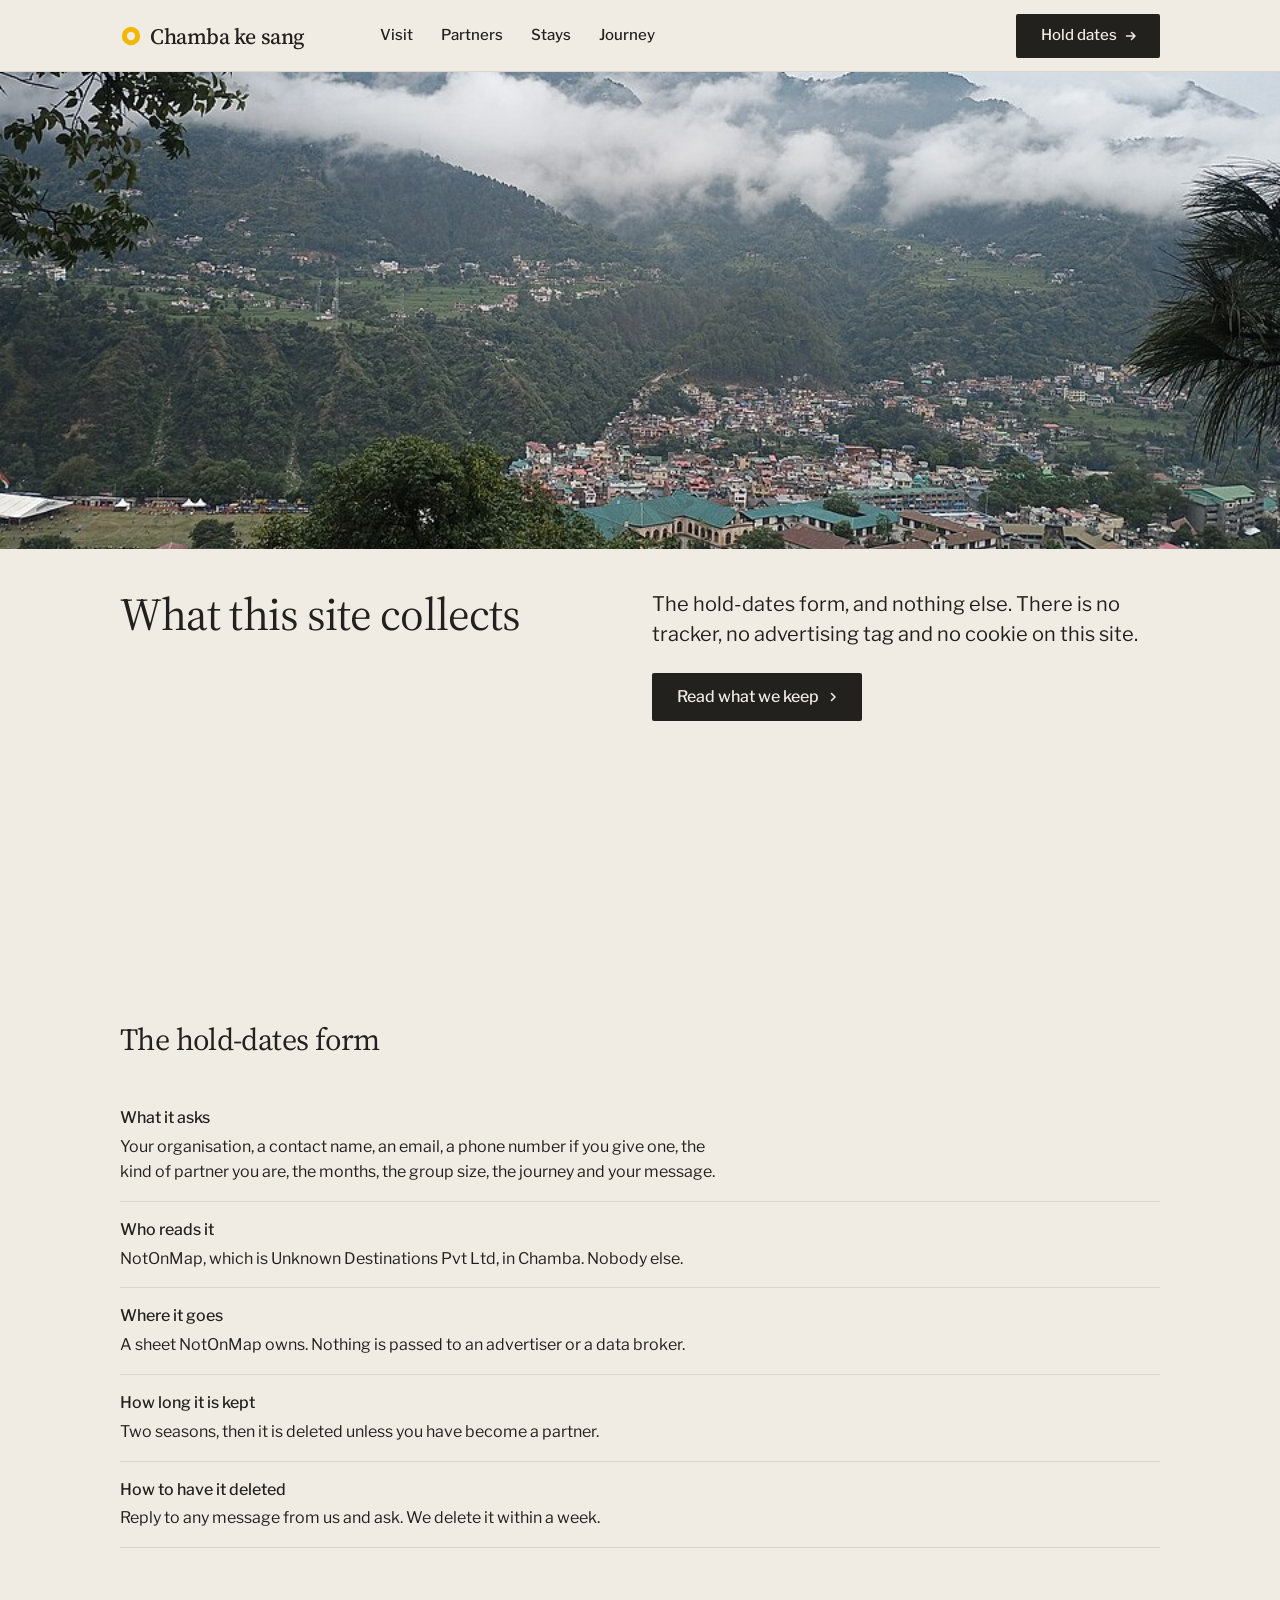
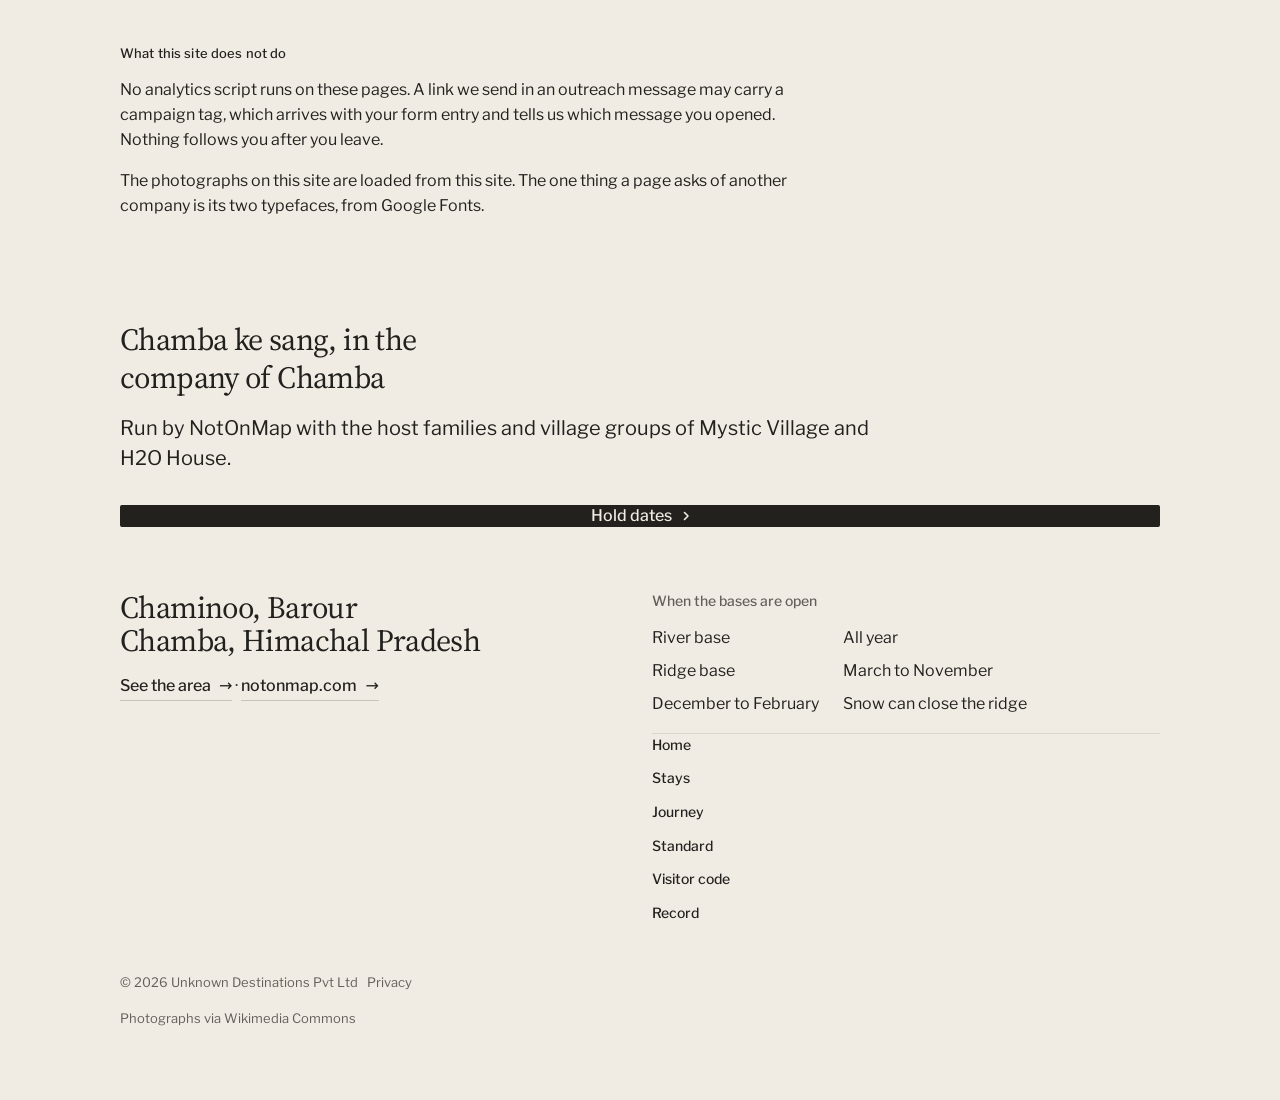
==== privacy.html @ 488cde0b "Build the Chamba ke sang partner site A static, mobile-first site for NotOnMap's two village bases i" ====
<!doctype html>
<html lang="en" data-type="place" data-radius="soft" data-buttons="arrow" data-motion>
<head>
<meta charset="utf-8">
<meta name="viewport" content="width=device-width, initial-scale=1, viewport-fit=cover">
<title>Privacy: what the hold-dates form collects</title>
<meta name="description" content="What the Chamba ke sang hold-dates form collects, who reads it and how long it is kept.">
<meta property="og:type" content="website">
<meta property="og:title" content="Privacy: what the hold-dates form collects">
<meta property="og:description" content="What the Chamba ke sang hold-dates form collects, who reads it and how long it is kept.">
<meta property="og:image" content="share.jpg">
<meta name="twitter:card" content="summary_large_image">
<link rel="icon" href="favicon.svg" type="image/svg+xml">
<meta name="theme-color" content="#f1ece3">
<meta name="site-kind" content="other">
<meta name="page-type" content="place">
<meta name="page-kind" content="place">
<link rel="preconnect" href="https://fonts.googleapis.com">
<link rel="preconnect" href="https://fonts.gstatic.com" crossorigin>
<link href="https://fonts.googleapis.com/css2?family=Source+Serif+4:opsz,wght@8..60,400..600&family=Libre+Franklin:wght@400..600&display=swap" rel="stylesheet">
<link rel="stylesheet" href="assets/system.css">
<link rel="stylesheet" href="assets/ui/cards.css">
<link rel="stylesheet" href="assets/motion/motion.css">
<link rel="stylesheet" href="assets/layout/layout.css">
<link rel="stylesheet" href="assets/icons/icon.css">
<style>
:root {
  --p-bg: #f1ece3; --p-surface: #e6dfd2; --p-ink: #22211e; --p-muted: #63605c;
  --p-accent: #f2b705; --p-accent-ink: #111111; --p-action: #22211e; --p-action-ink: #f1ece3;
  --p-inv-bg: #22211e; --p-inv-surface: #2e2d29; --p-inv-ink: #f1ece3; --p-inv-muted: #9b9891;
  --p-inv-accent: #f2b705; --p-inv-accent-ink: #111111; --p-inv-action: #f2b705; --p-inv-action-ink: #111111;
  --font-display: "Source Serif 4", Georgia, serif;
  --font-text: "Libre Franklin", system-ui, sans-serif;
  --display-weight: 400;
  --display-tracking: -0.02em;
}
</style>
<script>document.documentElement.classList.add('m-enter');setTimeout(()=>document.documentElement.classList.add('m-enter-done'),700)</script>
<link rel="stylesheet" href="page.css">
</head>
<body>
<!-- Written by tools/make-pages.mjs. The deal and the plan: .taste-skill/plan.md -->
<header class="nav">
  <div class="wrap nav__bar">
    <a class="skip-link" href="#top">Skip to content</a>
    <a class="nav__logo" href="index.html"><span class="mark" data-mark="ring" aria-hidden="true"></span>Chamba ke sang</a>
    <nav class="nav__links" aria-label="Main">
      <div class="nav__item"><a class="nav__link" href="index.html#visit">Visit</a></div>
      <div class="nav__item"><a class="nav__link" href="index.html#offer">Partners</a></div>
      <div class="nav__item"><a class="nav__link" href="catalogue.html">Stays</a></div>
      <div class="nav__item"><a class="nav__link" href="journey.html">Journey</a></div>
    </nav>
    <div class="nav__actions">
      <a class="btn btn--primary" href="index.html#hold">Hold dates</a>
    </div>
    <button class="nav__toggle" type="button" aria-expanded="false" aria-label="Menu">
      <svg width="18" height="18" viewBox="0 0 18 18" aria-hidden="true"><path d="M2 5h14M2 13h14" stroke="currentColor" stroke-width="1.6" stroke-linecap="round"/></svg>
    </button>
  </div>
</header>

<main id="top">
  <section class="hero hero--place" data-enter aria-labelledby="hero-h">
    <img class="hero__bg" data-phone-fill src="assets/img/photo-f175573156-960.jpg" alt="Chamba town in its valley under monsoon cloud, the Chaugan in the middle" style="--ly-pos: 50% 58%" fetchpriority="high" data-source="stand-in" data-subject="Chamba town">
    <div class="wrap"><div class="hero-text">
      <div class="hero__text">
        <h1 id="hero-h">What this site collects</h1>
        <p class="hero__lead">The hold-dates form, and nothing else. There is no tracker, no advertising tag and no cookie on this site.</p>
        <div class="btn-row"><a class="btn btn--primary" href="#form-data">Read what we keep<svg class="m-arrow" viewBox="0 0 12 12" aria-hidden="true"><path class="m-arrow__stem" d="M1 6h8"/><path class="m-arrow__head" d="M4.5 2.5 8 6l-3.5 3.5"/></svg></a></div>
      </div>
    </div></div>
  </section>

  <section class="section" id="form-data" aria-labelledby="form-data-h">
    <div class="wrap">
      <div class="section-head"><h2 id="form-data-h">The hold-dates form</h2></div>
      <ul class="rows">
        <li><span class="rows__name">What it asks</span><p>Your organisation, a contact name, an email, a phone number if you give one, the kind of partner you are, the months, the group size, the journey and your message.</p></li>
        <li><span class="rows__name">Who reads it</span><p>NotOnMap, which is Unknown Destinations Pvt Ltd, in Chamba. Nobody else.</p></li>
        <li><span class="rows__name">Where it goes</span><p>A sheet NotOnMap owns. Nothing is passed to an advertiser or a data broker.</p></li>
        <li><span class="rows__name">How long it is kept</span><p>Two seasons, then it is deleted unless you have become a partner.</p></li>
        <li><span class="rows__name">How to have it deleted</span><p>Reply to any message from us and ask. We delete it within a week.</p></li>
      </ul>
      <div class="merged-block">
        <p class="t-label">What this site does not do</p>
        <p class="measure">No analytics script runs on these pages. A link we send in an outreach message may carry a campaign tag, which arrives with your form entry and tells us which message you opened. Nothing follows you after you leave.</p>
        <p class="measure">The photographs on this site are loaded from this site. The one thing a page asks of another company is its two typefaces, from Google Fonts.</p>
      </div>
    </div>
  </section>
</main>

<footer class="footer closing footer--visit" id="contact" style="--hm: 2" aria-labelledby="close-h">
  <div class="wrap">
    <div class="closing__cta close--type">
      <div class="section-head">
        <h2 id="close-h">Chamba ke sang, in the company of Chamba</h2>
        <p>Run by NotOnMap with the host families and village groups of Mystic Village and H2O House.</p>
      </div>
      <a class="btn btn--primary" href="index.html#hold">Hold dates<svg class="m-arrow" viewBox="0 0 12 12" aria-hidden="true"><path class="m-arrow__stem" d="M1 6h8"/><path class="m-arrow__head" d="M4.5 2.5 8 6l-3.5 3.5"/></svg></a>
    </div>
    <div class="closing__links">
      <div class="grid">
        <div class="span-6 stack-4">
          <address class="footer__address">Chaminoo, Barour<br>Chamba, Himachal Pradesh</address>
          <p><a class="link" href="https://www.openstreetmap.org/search?query=Chaminoo+Barour+Chamba">See the area</a> · <a class="link" href="https://www.notonmap.com">notonmap.com</a></p>
        </div>
        <div class="span-6 start-7 stack-4">
          <h3>When the bases are open</h3>
          <dl class="hours">
            <dt>River base</dt><dd>All year</dd>
            <dt>Ridge base</dt><dd>March to November</dd>
            <dt>December to February</dt><dd>Snow can close the ridge</dd>
          </dl>
          <ul class="footer__nav">
            <li><a href="index.html">Home</a></li>
            <li><a href="catalogue.html">Stays</a></li>
            <li><a href="journey.html">Journey</a></li>
            <li><a href="standard.html">Standard</a></li>
            <li><a href="visitor-code.html">Visitor code</a></li>
            <li><a href="record.html">Record</a></li>
          </ul>
        </div>
      </div>
      <div class="footer__legal">
        <span>&copy; 2026 Unknown Destinations Pvt Ltd &nbsp; <a href="privacy.html">Privacy</a></span>
        <a class="credits" href="credits.html">Photographs via Wikimedia Commons</a>
      </div>
    </div>
  </div>
</footer>

<nav class="actionbar" aria-label="Quick actions">
  <a class="btn btn--primary" href="index.html#hold">Hold dates</a>
</nav>

<script type="module" src="assets/system.js"></script>
<script type="module" src="assets/motion/motion.js"></script>
<script type="module" src="assets/layout/layout.js"></script>
</body>
</html>
---- assets/system.css ----
/*
  taste-skill system.css - the one system for the page. Link it first, then assets/ui/cards.css (the
  feature card, its panel and the fragment placements), then set the palette (--p-*), the fonts and
  the radius set on :root in the page (node scripts/start.mjs prints that block).
  Do not add a second grid, spacing scale, type scale, radius scale, button or card style.
*/

/* ---------------------------------------------------------------- tokens */
:root {
  /* palette (hex only; fx.js reads --bg --surface --ink --muted --accent --accent-ink) */
  --p-bg: #ffffff;
  --p-surface: #f4f4f4;
  --p-ink: #111111;
  --p-muted: #6b6b6b;
  --p-accent: #1a4be0;
  --p-accent-ink: #ffffff;
  --p-action: #1a4be0;      /* buttons, links, focus: the accent, or the ink when the accent is too pale */
  --p-action-ink: #ffffff;
  --p-inv-bg: #111111;
  --p-inv-surface: #1c1c1c;
  --p-inv-ink: #f4f4f4;
  --p-inv-muted: #a3a3a3;
  --p-inv-accent: #ffffff;
  --p-inv-accent-ink: #111111;
  --p-inv-action: #ffffff;
  --p-inv-action-ink: #111111;
  /* the lit ground behind UI and in the closing band (references/cards.md), one per page, tech pages only
     (none on kind other, which is flat): <html data-ground="sand|sky|sage|painting">. system.js gives it to every ground
     that holds UI, on light and dark pages alike; --hue on one panel changes only its accent */
  --ground-bg: #d9ccb7; --ground-surface: #e9e0d2; --ground-ink: #2a2622; --ground-muted: #5a534a; --ground-accent: #a8794a;

  /* fonts */
  --font-display: system-ui, -apple-system, "Segoe UI", sans-serif;
  --font-text: system-ui, -apple-system, "Segoe UI", sans-serif;
  --font-mono: ui-monospace, "SFMono-Regular", Menlo, Consolas, monospace;
  --display-weight: 400;    /* headlines 400; 500 on a tech page (software, gaming, hardware) */
  --display-tracking: -0.025em;

  /* the page rhythm (references/layout-v4.md): one section per screen. The header is fixed and
     --nav tall; every section is padded --padt above and --padb (plus the phone action bar, --bar)
     below, and is exactly one or two screens tall (--h: 1 or 2; --hm on a phone). The hero's words
     start --hgap under the header and its content ends --hpadb above the fold. */
  --nav: 72px;
  --padt: 120px;
  --padb: 72px;
  --hgap: 48px;
  --hpadb: 64px;
  --bar: 0px;
  /* grid: one .wrap (alias .container) for the header, every section and the footer, the same
     --gut on both sides: 1280 wide at x 80-1360 at 1440, 342 at x 24-366 at 390 */
  --container: 1280px;
  --gut: 80px;
  --pad: var(--gut);
  --gutter: 24px;

  /* spacing: 4/8 scale */
  --s-1: 4px;  --s-2: 8px;  --s-3: 12px; --s-4: 16px; --s-5: 24px;
  --s-6: 32px; --s-7: 48px; --s-8: 64px; --s-9: 96px; --s-10: 128px;
  --section: 40px;      /* only a .section outside main (the kit's demo pages); every main > section and
                           footer.closing take --padt and --padb */
  --section-band: 56px; /* the same for an older footer outside footer.closing */
  --head-gap: 48px;     /* the one heading-to-content gap, 32 on a phone (layout.css reads it as --ly-head-gap) */
  --card-pad: 16px;     /* card padding (cards.css sets its own for cards with a panel) */
  --card-gap: 16px;     /* gap between cards */

  /* type scale (the only sizes on the page) */
  --t-label: 13px;
  --t-small: 14px;
  --t-body: 16px;
  --t-lead: 18px;
  --t-card: 18px;
  --t-h3: 24px;
  /* straight lines from the phone size at 390 to the desktop size at 1440 (system.md's table) */
  --t-h2: clamp(30px, 1.72vw + 23.3px, 48px);
  --t-h1: clamp(38px, 3.24vw + 25.4px, 72px);
  /* a big number stays a step under the h2 (VI-11): 38 at 1440, 28 at 390, so it never reads as a
     section heading; a stats row and a price set their own, smaller still */
  --t-stat: clamp(28px, .952vw + 24.29px, 38px);

  /* radius: one scale (soft by default; data-radius on <html> switches it) */
  --r-sm: 8px;  --r-md: 12px; --r-lg: 20px; --r-btn: 8px;

  /* controls (fixed here; a page never adds its own) */
  --btn-h: 44px;
  --btn-h-sm: 36px;
  --nav-h: var(--nav);  /* the older name, kept for the kit's files */
  --icon: 16px;         /* small icons: socials, menu chevrons, mono brand marks */

  /* motion: the one UI ease-out (motion.css --m-ease and ui/base.css --u-ease read it; references/motion.md) */
  --ease: cubic-bezier(.2, .8, .2, 1);
  --dur: 180ms;
}
html[data-radius="sharp"] { --r-sm: 4px; --r-md: 6px;  --r-lg: 8px;  --r-btn: 4px; }
html[data-radius="soft"]  { --r-sm: 8px; --r-md: 12px; --r-lg: 20px; --r-btn: 8px; }
html[data-radius="round"] { --r-sm: 10px; --r-md: 16px; --r-lg: 24px; --r-btn: 999px; }
/* the four lit grounds (references/cards.md); sand is the default above. painting goes with
   painterly-landscape (x.ai's daylight sky over olive hills) */
html[data-ground="sky"]      { --ground-bg: #c6d3df; --ground-surface: #d6e0e9; --ground-ink: #25303a; --ground-muted: #4d5964; --ground-accent: #3f6a92; }
html[data-ground="sage"]     { --ground-bg: #cdd6c6; --ground-surface: #dce3d6; --ground-ink: #262d24; --ground-muted: #535b51; --ground-accent: #6c8e63; }
html[data-ground="painting"] { --ground-bg: #79a8d6; --ground-surface: #a6c4e2; --ground-ink: #16212c; --ground-muted: #273949; --ground-accent: #9c9b3c; }
/* cards.css takes its card and panel radii from this scale */
html[data-radius] .card { --c-r: var(--r-lg); }
html[data-radius] .panel { --p-r: var(--r-md); }

/* a phone: the header 56, the sections padded 96 / 48, the hero's words 40 under the header and its
   content ending 24 above the fold, 24 at both sides, 12 between columns */
@media (max-width: 639px) {
  :root { --nav: 56px; --padt: 96px; --padb: 48px; --hgap: 40px; --hpadb: 24px; --gut: 24px; --gutter: 12px; --card-gap: 12px; --head-gap: 32px; }
}
@media (min-width: 640px) {
  :root { --gut: 48px; --section: 48px; --section-band: 72px; --card-pad: 24px; }
}
@media (min-width: 1024px) {
  :root { --gut: 80px; --section: 56px; --section-band: 96px; --card-gap: 24px;
          --t-lead: 20px; --t-card: 20px; --t-h3: 28px; }
  /* a place (and a local service): the 1200 column at x 120-1320 */
  html[data-type="place"] { --gut: 120px; --container: 1200px; }
}
/* a place (VI-06, ST-96, PH-23): its own smaller type (h1 48/53 and 32/37, h2 32/40 and 24/30, titles
   and the sub-line 20 and 18), the Recipe 3 hero's gap under its photograph (40, 24 on a phone),
   square photographs and cards and 2px buttons, whatever data-radius and data-buttons say */
:root[data-type="place"] {
  --hgap: 40px;
  --t-h1: clamp(32px, 1.524vw + 26.06px, 48px);
  --t-h2: clamp(24px, .762vw + 21px, 32px);
  --t-h3: clamp(20px, .381vw + 18.51px, 24px);
  --r-sm: 2px; --r-md: 0px; --r-lg: 0px; --r-btn: 2px;
}
:root[data-type="place"] :is(h1, .t-h1) { line-height: 1.104; }
:root[data-type="place"] :is(h2, .t-h2) { line-height: 1.25; }
@media (max-width: 639px) {
  :root[data-type="place"] { --hgap: 24px; }
  :root[data-type="place"] :is(h1, .t-h1) { line-height: 1.156; }
}

/* ---------------------------------------------------------------- grounds (at most three) */
:root, .ground-base {
  --bg: var(--p-bg); --surface: var(--p-surface); --ink: var(--p-ink); --muted: var(--p-muted);
  --accent: var(--p-accent); --accent-ink: var(--p-accent-ink); --card: var(--p-surface);
  --action: var(--p-action); --action-ink: var(--p-action-ink);
}
.ground-surface {
  --bg: var(--p-surface); --surface: var(--p-bg); --ink: var(--p-ink); --muted: var(--p-muted);
  --accent: var(--p-accent); --accent-ink: var(--p-accent-ink); --card: var(--p-bg);
  --action: var(--p-action); --action-ink: var(--p-action-ink);
}
.ground-inverse {
  --bg: var(--p-inv-bg); --surface: var(--p-inv-surface); --ink: var(--p-inv-ink); --muted: var(--p-inv-muted);
  --accent: var(--p-inv-accent); --accent-ink: var(--p-inv-accent-ink); --card: var(--p-inv-surface);
  --action: var(--p-inv-action); --action-ink: var(--p-inv-action-ink);
}
:root, .ground-base, .ground-surface, .ground-inverse {
  --line: color-mix(in oklab, var(--ink) 11%, transparent);
  --line-strong: color-mix(in oklab, var(--ink) 20%, transparent);
  /* effects (fx.js) and UI fragments (assets/ui) take the colours of the ground they sit on */
  --fx-bg: var(--bg); --fx-surface: var(--surface); --fx-ink: var(--ink); --fx-muted: var(--muted);
  --fx-accent: var(--accent); --fx-accent-ink: var(--accent-ink);
  --ui-font: var(--font-text); --ui-mono: var(--font-mono); --ui-radius: var(--r-md);
}
.ground-base, .ground-surface, .ground-inverse { background: var(--bg); color: var(--ink); }

/* ---------------------------------------------------------------- base */
*, *::before, *::after { box-sizing: border-box; }
/* an anchor lands on the section's top (the judge's frame): the fixed header covers --nav of its --padt */
html { -webkit-text-size-adjust: 100%; scroll-padding-top: 0; scroll-behavior: auto; margin: 0; }
body {
  margin: 0; background: var(--bg); color: var(--ink);
  font: 400 var(--t-body)/1.55 var(--font-text);
  -webkit-font-smoothing: antialiased; text-rendering: optimizeLegibility; overflow-x: clip;
}
img, svg, video, canvas { display: block; max-width: 100%; }
/* hidden means hidden, also on an img the line above makes a block (a menu tab's photograph, a peek photograph) */
[hidden] { display: none !important; }
img, video { height: auto; }
a { color: inherit; text-decoration: none; }
button { font: inherit; color: inherit; }
h1, h2, h3, h4, p, ul, ol, figure, blockquote { margin: 0; }
ul, ol { padding: 0; list-style: none; }
h1, h2, h3, h4 {
  font-family: var(--font-display); font-weight: var(--display-weight);
  letter-spacing: var(--display-tracking); text-wrap: balance; overflow-wrap: break-word;
  /* a long word (a German compound at 390) breaks at a syllable with a hyphen, in the language of <html lang>;
     only words of 10 letters or more, 4 at least on each side, so a short English heading never breaks */
  hyphens: auto; -webkit-hyphens: auto; hyphenate-limit-chars: 10 4 4;
}
h1, .t-h1 { font-size: var(--t-h1); line-height: 1.04; }
h2, .t-h2 { font-size: var(--t-h2); line-height: 1.1; }
h3, .t-h3 { font-size: var(--t-h3); line-height: 1.2; }
h4, .t-card { font-family: var(--font-text); font-weight: 500; font-size: var(--t-card); line-height: 1.3; letter-spacing: -0.01em; }
p { text-wrap: pretty; }
.t-lead  { font-size: var(--t-lead); line-height: 1.5; }
.t-body  { font-size: var(--t-body); line-height: 1.55; }
.t-small { font-size: var(--t-small); line-height: 1.5; }
.t-label { font-size: var(--t-label); font-weight: 500; line-height: 1.4; letter-spacing: 0.01em; }
.t-stat  { font-family: var(--font-display); font-weight: var(--display-weight); font-size: var(--t-stat);
           line-height: 1; letter-spacing: var(--display-tracking); font-variant-numeric: tabular-nums; }
.muted { color: var(--muted); }
.mono  { font-family: var(--font-mono); }
.measure { max-width: 62ch; }
:focus-visible { outline: 2px solid var(--action); outline-offset: 2px; border-radius: 2px; }
::selection { background: color-mix(in oklab, var(--accent) 30%, transparent); }

/* ---------------------------------------------------------------- grid */
.wrap, .container { width: min(100% - 2 * var(--gut), var(--container)); margin-inline: auto; padding-inline: 0; }
.grid { display: grid; grid-template-columns: repeat(12, minmax(0, 1fr)); column-gap: var(--gutter); row-gap: var(--card-gap); }
.grid > * { min-width: 0; grid-column: 1 / -1; }
.section { padding-block: var(--section); }

/* ---------------------------------------------------------------- one section per screen
   The page is a stack of screens. Framed at scrollY = k x the screen height, a shot shows exactly one
   section: the hero alone on the first screen, every other section (and footer.closing, the close and
   the footer in one) exactly one or two screens tall, its h2 first, --padt under its top. Heights
   and padding do it: no pinning, snapping or script.
     <section class="section" id=".." style="--h: 2">     (2 screens; --hm sets a phone's count alone)
       <div class="wrap"> the h2 first, then the content </div>     (the one in-flow child)
     </section>
   A layer (a full-bleed photograph or ground behind the words) is an <img class="layer" aria-hidden="true">
   beside the .wrap. Content must fit: one screen holds 708px of content at 1440x900 (900 - 120 - 72),
   two hold 1,608 (the second screen's part starts --padt under its top with .g2). From 640 to 1279 a
   section keeps at least its screens and grows past them rather than overlap the next. */
main > :is(section, .section), footer.closing {
  position: relative; box-sizing: border-box;
  height: calc(var(--h, 1) * 100vh); height: calc(var(--h, 1) * 100svh);
  padding: var(--padt) 0 calc(var(--padb) + var(--bar));
}
main > :is(section, .section) > :is(.wrap, .container), footer.closing > .wrap { position: relative; z-index: 1; height: 100%; }
main > :is(section, .section) > :is(.wrap, .container):not(.grid) { display: flex; flex-direction: column; }
/* a .wrap that is the section's grid too (class="wrap grid"): its rows start at the top */
main > :is(section, .section) > :is(.wrap, .container).grid { align-content: start; }
/* .fill: the block that takes what the screen leaves under the heading (a photograph, a frame) */
main > :is(section, .section) > .wrap > .fill { flex: 1 1 0; min-height: 0; }
/* two screens as two groups: row 1 the h2 and the first group, row 2 the rest (no second h2), starting
   --padt under the second screen's top, so the second shot looks like any other section */
main > :is(section, .section).g2, footer.closing.g2 { --h: 2; }
main > :is(section, .section).g2 > :is(.wrap, .container), footer.closing.g2 > .wrap { display: grid; grid-template-rows: minmax(0, 1fr) minmax(0, 1fr); row-gap: calc(var(--padt) + var(--padb) + var(--bar)); }
main > :is(section, .section).g2 > :is(.wrap, .container) > *, footer.closing.g2 > .wrap > * { min-height: 0; align-self: start; }
main > :is(section, .section).g2 > :is(.wrap, .container) > :is(.group, .fill) { align-self: stretch; }
/* a group: one screen's part of a .g2 section (its h2 and first rows, or the rest) */
.group { display: flex; flex-direction: column; min-height: 0; }
/* each screen's card row runs down to that screen's foot (the cards stretch, their panels grow), so
   the second screen of a .g2 is never a short row over an empty ground; both rows end on the same line */
@media (min-width: 1024px) {
  main > :is(section, .section).g2 > .wrap > .grid:last-child,
  main > :is(section, .section).g2 > .wrap > .group > .grid:last-child { align-self: stretch; flex: 1 1 auto; min-height: 0; }
}
.group > .fill { flex: 1 1 0; min-height: 0; }
@media (min-width: 640px) and (max-width: 1279px) {
  main > :is(section, .section):not(.hero, .section--hero), footer.closing {
    height: auto; min-height: calc(var(--h, 1) * 100vh); min-height: calc(var(--h, 1) * 100svh);
  }
  /* the section is a column and its .wrap takes all of it, so a .fill (a photograph, a frame) still
     grows to the section's foot (a min-height percentage would not resolve, leaving it at its least) */
  /* :where() keeps it at no weight, so a page's own phone- or tablet-only hiding (section.desk-only { display: none }) wins */
  :where(main > :is(section, .section):not(.hero, .section--hero), footer.closing) { display: flex; flex-direction: column; }
  main > :is(section, .section):not(.hero, .section--hero) > :is(.wrap, .container), footer.closing > .wrap { flex: 1 0 auto; height: auto; min-height: 0; }
}
/* a phone: lvh (the screen with its bars hidden) for every section but the hero; --hm when stacking
   makes the content taller than the desktop count */
@media (max-width: 639px) {
  /* at least its screens, never less: content a screen cannot hold makes the section taller (the rhythm
     check then asks for --hm: 2 or less content); a fixed height would lay its last rows over the next
     section, the fault the phone shots showed most (a list under the closing heading and its button) */
  main > :is(section, .section):not(.hero, .section--hero), footer.closing {
    height: auto; min-height: calc(var(--hm, var(--h, 1)) * 100vh); min-height: calc(var(--hm, var(--h, 1)) * 100lvh);
  }
  /* one grid row at least the screens tall that grows with the .wrap's content: the .wrap is stretched to
     it, so its .fill and its two groups still share a definite height */
  /* (at no weight, as on the tablet: a page's own section.desk-only { display: none } still hides it) */
  :where(main > :is(section, .section):not(.hero, .section--hero):has(> :is(.wrap, .container)), footer.closing) {
    display: grid; grid-template-columns: minmax(0, 1fr); grid-template-rows: 1fr; grid-auto-rows: auto;
  }
  main > :is(section, .section):not(.hero, .section--hero) > :is(.wrap, .container), footer.closing > .wrap { height: auto; }
  main > :is(section, .section).g2m, footer.closing.g2m { --hm: 2; }
  main > :is(section, .section).g2m > :is(.wrap, .container), footer.closing.g2m > .wrap { display: grid; grid-template-rows: minmax(0, 1fr) minmax(0, 1fr); row-gap: calc(var(--padt) + var(--padb) + var(--bar)); }
  /* stacked in one, the two groups keep the open cards' 32px, so the first group's last panel never meets
     the next card's title */
  main > :is(section, .section).g2:not(.g2m) > :is(.wrap, .container) { display: flex; row-gap: var(--s-6); }
  /* what the two screens leave goes around the second group, so it opens below the header, not on the fold */
  main > :is(section, .section).g2:not(.g2m) > :is(.wrap, .container) > :last-child { margin-block: auto; }
  main > :is(section, .section).g2:not(.g2m) > :is(.wrap, .container) > * { align-self: stretch; }
}
/* a layer: the photograph or ground of a whole section, under its words, edge to edge */
main > :is(section, .section) > :is(img, video, canvas, picture).layer,
footer.closing > :is(img, video, canvas, picture).layer {
  position: absolute; inset: 0; z-index: 0; width: 100%; height: 100%; max-width: none; object-fit: cover; object-position: var(--pos, 50% 50%);
}
main > :is(section, .section) > picture.layer > img { width: 100%; height: 100%; object-fit: cover; }

/* the hero: exactly the first screen, the fixed header over its top. Its words start --hgap under the
   header (--photo adds a full-bleed photograph's height above them on a place); its content ends
   --hpadb above the fold, and nothing of the next section shows, at 1440, 1024, 820 and 390.
     <section class="hero hero--<type>"><div class="wrap"><div class="hero-text"> .. </div>[one strip]</div></section>
   .hero-text holds the whole composition (the words, and the picture or window beside or under them);
   one docked strip (logos, three facts) may follow it, at most 96px, desktop only. */
main > :is(.hero, .section--hero) {
  height: 100vh; height: 100svh; min-height: 0;
  padding: calc(var(--nav) + var(--photo, 0px) + var(--hgap)) 0 calc(var(--hpadb) + var(--bar));
}
:is(.hero, .section--hero) > .wrap { height: 100%; display: grid; grid-template-rows: minmax(0, 1fr) auto; row-gap: var(--s-7); }
:is(.hero, .section--hero) > .wrap > .hero-text { min-height: 0; }
/* a phone: the hero is at least the first screen and grows when a short phone (320x640) cannot hold its
   words, buttons and picture, so nothing of it lies over the next section or under the header */
@media (max-width: 639px) {
  main > :is(.hero, .section--hero) { height: auto; min-height: 100vh; min-height: 100svh; }
  main > :is(.hero, .section--hero):has(> :is(.wrap, .container)) { display: grid; grid-template-columns: minmax(0, 1fr); grid-template-rows: 1fr; grid-auto-rows: auto; }
  main > :is(.hero, .section--hero) > :is(.wrap, .container) { height: auto; }
}
:is(.hero, .section--hero) > .wrap > .hero-strip { grid-row: 2; max-height: 96px; }
@media (max-width: 639px) { :is(.hero, .section--hero) > .wrap > .hero-strip { display: none; } }
.section--hero .section-head { max-width: 860px; }
/* the starter's own hero (hero-split): the words on span-5 top-aligned, the picture on span-6 start-7
   as tall as the hero's content box (at most 716 at 1440x900); a phone stacks words, then the picture
   in what is left */
.hero-text.hero-split { height: 100%; align-items: stretch; }
.hero-split > .hero-copy { align-self: start; }
.hero-split > .hero-visual { position: relative; min-height: 0; height: 100%; }
@media (max-width: 1023px) {
  .hero-text.hero-split { display: flex; flex-direction: column; gap: var(--s-6); }
  .hero-split > .hero-visual { flex: 1 1 0; min-height: 200px; height: auto; }
}
.hero-copy > * + * { margin-top: var(--s-5); }
/* the h1 first in the words' column: its capitals start on the picture's top line, not the line box's
   (the leading above the capitals would put the words about 12px under the photograph's top) */
.hero-copy > h1:first-child { text-box: trim-start cap alphabetic; }
.hero-copy > .btn-row { margin-top: var(--s-6); }
/* three short facts at the foot of the words' column, on the picture's bottom line (no dead space
   under the buttons): <dl class="hero-facts"><div><dt>..</dt><dd>..</dd></div> x3</dl> */
@media (min-width: 1024px) {
  .hero-split > .hero-copy { height: 100%; display: flex; flex-direction: column; }
  .hero-split > .hero-copy > .hero-facts { margin-top: auto; }
}
.hero-facts { display: grid; grid-template-columns: repeat(3, minmax(0, 1fr)); gap: var(--s-5) var(--gutter); margin: 0; }
.hero-facts > div { display: grid; gap: var(--s-1); align-content: start; }
.hero-facts dt { font-size: var(--t-small); color: var(--muted); }
.hero-facts dd { margin: 0; font-weight: 500; }
@media (max-width: 1023px) { .hero-facts { display: none; } }
/* a notice line above the h1 (changed hours, a delivery cut-off): one line with a number, static,
   starting on the left line like the h1 under it */
.hero-notice { font-size: var(--t-small); font-weight: 500; color: var(--ink); }
.hero-notice b, .hero-notice strong { font-weight: 500; color: var(--accent); }
.hero-copy > .hero-notice + h1 { margin-top: var(--s-5); }

/* a phone: open tiles from a row of three or four (rooms, goods, beans) go two-up, an odd last one
   across the row, so a row of three fits one 844px screen (stacked one under another they need two) */
@media (max-width: 639px) {
  .grid > .tile:is(.span-3, .span-4) { grid-column: auto / span 6; }
  .grid > .tile:is(.span-3, .span-4):nth-child(odd of .tile):nth-last-child(1 of .tile) { grid-column: 1 / -1; }
  .grid > .tile:is(.span-3, .span-4) .tile__head { flex-wrap: wrap; gap: 0 var(--s-2); }
}
/* a phone: open cards (words on the ground, the panel under them) stacked one under another keep 32px
   between a panel's foot and the next card's title, so a title never reads as the panel's caption */
@media (max-width: 639px) { .grid:has(> .card--open) { row-gap: var(--s-6); } }
/* a phone stacks a two-screen section's four open tiles into its two screens: their panels take 180px (a wide
   crop), so the h2 and the first two tiles of two lines each end on the first screen and the four inside both,
   not a third of a screen past. A page that sets its group's own --p-h (#features .panel) sets its phone value
   too, as the starter does */
@media (max-width: 639px) { main > :is(section, .section).g2 .card--open > .panel { --p-h: 180px; } }
/* spans: desktop >= 1024. Tablet 640-1023: text cards on span-3 and span-6 go two-up; cards with a
   panel (a visual needs the width; the one exception is a span-6 pair, below)
   and everything else (split text and visuals, span-4 cards, span-5/7/8 blocks) take the full row, so a split stacks and no row is left half empty. Phone < 640: one column. */
@media (min-width: 640px) and (max-width: 1023px) {
  .grid > .card.span-3:not(:has(> .panel)), .grid > .card.span-6:not(:has(> .panel)) { grid-column: auto / span 6; }
  /* the one exception with a panel: a 2x2 (or a pair) of span-6 cards stays two-up from 720px (a panel
     of about 310px and more, wide enough for a kit fragment), so four cards take one or two screens
     at 768-820 instead of a card per row (four stacked panels run past two screens). Split cards and
     every other span keep the full row. Under 720 a card per row. */
  @media (min-width: 720px) {
    .grid > .card.span-6:has(> .panel):not(.card--split) { grid-column: auto / span 6; }
    .grid > .card.span-6:has(> .panel):not(.card--split):nth-child(odd of .card.span-6):nth-last-child(1 of .card.span-6) { grid-column: 1 / -1; }
  }
  /* open tiles (rooms, models, people, a photo pair) go two-up; an odd last one takes the row */
  .grid > .tile:is(.span-3, .span-4, .span-6) { grid-column: auto / span 6; }
  .grid > .tile:is(.span-3, .span-4, .span-6):nth-child(odd of .tile):nth-last-child(1 of .tile) { grid-column: 1 / -1; }
}
@media (min-width: 1024px) {
  .span-2  { grid-column: auto / span 2; }
  .span-3  { grid-column: auto / span 3; }
  .span-4  { grid-column: auto / span 4; }
  .span-5  { grid-column: auto / span 5; }
  .span-6  { grid-column: auto / span 6; }
  .span-7  { grid-column: auto / span 7; }
  .span-8  { grid-column: auto / span 8; }
  .span-9  { grid-column: auto / span 9; }
  .span-10 { grid-column: auto / span 10; }
  .span-12 { grid-column: auto / span 12; }
  .start-1 { grid-column-start: 1; } .start-2 { grid-column-start: 2; } .start-3 { grid-column-start: 3; }
  .start-5 { grid-column-start: 5; } .start-6 { grid-column-start: 6; } .start-7 { grid-column-start: 7; }
  .start-4 { grid-column-start: 4; } .start-8 { grid-column-start: 8; } .start-9 { grid-column-start: 9; }
  .start-10 { grid-column-start: 10; }
  /* a split is top-aligned: the words' first line and the picture's top on one line (never centred
     against each other, never mirrored: text left, the visual right, on every split of the page) */
  .grid--middle, .grid--top { align-items: start; }
}
/* card rows: every card in a row the same height (a plain .grid stretches them) */
.grid:is(.grid--middle, .grid--top) > .card { align-self: stretch; }
/* 1024-1279: a span-4 card's panel would be about 220px wide, too narrow for real UI. Cards with a
   panel on span-4 go two-up, a span-8 one takes the row, and an odd last one takes the row too
   (steps, proof row: two, then one wide; bento: the wide card, then the four small ones two by two) */
@media (min-width: 1024px) and (max-width: 1279px) {
  .grid > .card.span-4:has(> .panel) { grid-column: auto / span 6; }
  .grid > .card.span-8:has(> .panel),
  .grid > .card.span-4:has(> .panel):nth-child(odd of .card.span-4):nth-last-child(1 of .card.span-4) { grid-column: 1 / -1; }
}

/* ---------------------------------------------------------------- section heading */
.section-head { max-width: 760px; margin-bottom: var(--head-gap); display: grid; gap: var(--s-4); }
/* every heading starts on the left line (a centred head among left ones reads as a mistake): the
   old centred head is left-aligned too */
.section-head--center { text-align: left; justify-items: start; }
/* a head row: the h2 (and its line) left, one link or the section's button at the right line */
.section-head--split { max-width: none; display: flex; align-items: end; justify-content: space-between; gap: var(--s-5); flex-wrap: wrap; }
.section-head--split > div { display: grid; gap: var(--s-4); max-width: 760px; }
.section-head p { color: var(--ink); font-size: var(--t-lead); line-height: 1.5; max-width: 60ch; }
.section-head--row { max-width: none; display: flex; align-items: end; justify-content: space-between; gap: var(--s-5); flex-wrap: wrap; }
.section-head--row > div { display: grid; gap: var(--s-4); max-width: 760px; }
/* the hero row (hero-product, hero-cycle): the h1 and its line left, the buttons right, across 1280 */
.section--hero .section-head--row { max-width: none; }

/* ---------------------------------------------------------------- buttons (one pair, a dealt look)
   One pair a page, .btn--primary and .btn--secondary, in the look dealt with the page (sections.md)
   and set once on <html data-buttons>; the markup never changes:
     solid  filled primary, outlined secondary, the radius scale (Figma; the default)
     pill   pills, a chevron after the primary's label, a tinted secondary (x.ai)
     tonal  the radius scale, a tinted secondary with no outline (Linear, Vercel)
     arrow  an arrow after the primary's label; the secondary is a text link with an arrow (Stripe)
     block  near-square corners, 48px tall; the secondary is an underlined text link (shops, hotels) */
.btn {
  display: inline-flex; align-items: center; justify-content: center; gap: var(--s-2);
  height: var(--btn-h); padding: 0 var(--s-5); border-radius: var(--r-btn); border: 1px solid transparent;
  font: 500 var(--t-body)/1 var(--font-text); letter-spacing: 0; white-space: nowrap; cursor: pointer;
  transition: background-color var(--dur) var(--ease), color var(--dur) var(--ease), border-color var(--dur) var(--ease), text-decoration-color var(--dur) var(--ease);
}
.btn--primary { background: var(--action); color: var(--action-ink); }
.btn--primary:hover { background: color-mix(in oklab, var(--action) 86%, var(--ink)); }
/* an inverted primary (the action is the ground's ink: a brand band, a lit ground): its hover steps toward the ground, as the filled one steps toward the ink */
.ground-brand .btn--primary:hover { background: color-mix(in oklab, var(--action) 88%, var(--bg)); }
/* the ground's own colour with a clear border: never grey on grey, readable on an effect too */
.btn--secondary { background: var(--bg); color: var(--ink); border-color: var(--line-strong); }
.btn--secondary:hover { background: color-mix(in oklab, var(--bg) 94%, var(--ink)); border-color: color-mix(in oklab, var(--ink) 35%, transparent); }
.btn--sm { height: var(--btn-h-sm); padding: 0 var(--s-4); font-size: var(--t-small); }
html[data-buttons="pill"] { --r-btn: 999px; }
html[data-buttons="block"] { --r-btn: 2px; --btn-h: 48px; }
html:is([data-buttons="pill"], [data-buttons="tonal"]) .btn--secondary { background: color-mix(in oklab, var(--ink) 8%, var(--bg)); border-color: transparent; }
html:is([data-buttons="pill"], [data-buttons="tonal"]) .btn--secondary:hover { background: color-mix(in oklab, var(--ink) 14%, var(--bg)); border-color: transparent; }
/* arrow and block: the secondary is a text link at the button's height (no box: one button look) */
html:is([data-buttons="arrow"], [data-buttons="block"]) .btn--secondary {
  background: none; border-color: transparent; padding-inline: var(--s-2);
  text-decoration: underline; text-underline-offset: 4px; text-decoration-color: var(--line-strong);   /* the .link look */
}
html:is([data-buttons="arrow"], [data-buttons="block"]) .btn--secondary:hover { background: none; border-color: transparent; text-decoration-color: currentColor; }
/* the glyph after a label: a chevron (pill) or an arrow (arrow), drawn so every font shows the same */
html[data-buttons="pill"] .btn--primary::after,
html[data-buttons="arrow"] :is(.btn--primary, .btn--secondary)::after {
  content: ""; flex: none; width: 12px; height: 12px; margin-right: -2px; background: currentColor;
  -webkit-mask: var(--btn-glyph) center / contain no-repeat; mask: var(--btn-glyph) center / contain no-repeat;
  transition: transform var(--dur) var(--ease);
}
html[data-buttons="pill"] { --btn-glyph: url("data:image/svg+xml,%3Csvg xmlns='http://www.w3.org/2000/svg' viewBox='0 0 12 12'%3E%3Cpath d='M4.5 2.5 8 6l-3.5 3.5' fill='none' stroke='black' stroke-width='1.6' stroke-linecap='round' stroke-linejoin='round'/%3E%3C/svg%3E"); }
html[data-buttons="arrow"] { --btn-glyph: url("data:image/svg+xml,%3Csvg xmlns='http://www.w3.org/2000/svg' viewBox='0 0 12 12'%3E%3Cpath d='M1.5 6h8.5M6.5 2.5 10 6l-3.5 3.5' fill='none' stroke='black' stroke-width='1.5' stroke-linecap='round' stroke-linejoin='round'/%3E%3C/svg%3E"); }
@media (hover: hover) and (pointer: fine) { html:is([data-buttons="pill"], [data-buttons="arrow"]) .btn:hover::after { transform: translateX(3px); } }
.btn:active { transform: translateY(1px) scale(.985); }
.btn--arrow::after { content: "\2192"; transition: transform var(--dur) var(--ease); }
@media (hover: hover) and (pointer: fine) { .btn--arrow:hover::after { transform: translateX(3px); } }
/* the drawn arrow (assets/motion: its stem grows and its head moves 3px on hover), the last child of
   a primary button, a pill or a link: <svg class="m-arrow" viewBox="0 0 12 12" aria-hidden="true">
   <path class="m-arrow__stem" d="M1 6h8"/><path class="m-arrow__head" d="M4.5 2.5 8 6l-3.5 3.5"/></svg>.
   It replaces the dealt glyph, so a button never shows two */
.m-arrow { flex: none; width: 12px; height: 12px; margin-right: -2px; overflow: visible;
           fill: none; stroke: currentColor; stroke-width: 1.6; stroke-linecap: round; stroke-linejoin: round; }
.btn--xl .m-arrow { width: 0.62em; height: 0.62em; stroke-width: 1.4; }
:is(.btn, .link, .pill):has(> .m-arrow)::after { content: none; display: none; }
.btn-row { display: flex; flex-wrap: wrap; gap: var(--s-3); align-items: center; }
.section-head--center .btn-row { justify-content: center; }
/* on the phone every button row stacks full width */
@media (max-width: 639px) {
  .btn-row { flex-direction: column; align-items: stretch; width: 100%; justify-self: stretch; }
  /* full width, the second action is a text link at the button's height under the filled one (an
     outline across the whole screen reads as a rule, a pale fill as a switched-off button) */
  .btn-row > .btn--secondary { background: none; border-color: transparent; text-decoration: underline; text-underline-offset: 4px; text-decoration-color: var(--line-strong); }
  .section-head--split > .btn { width: 100%; }
}
.link { display: inline-flex; align-items: center; gap: var(--s-2); font-weight: 500; color: var(--ink);
        text-decoration: underline; text-decoration-color: var(--line-strong); text-underline-offset: 4px;
        transition: text-decoration-color var(--dur) var(--ease); }
.link:hover { text-decoration-color: currentColor; }
.link::after { content: "\2192"; display: inline-block; text-decoration: none; transition: transform var(--dur) var(--ease); }
@media (hover: hover) and (pointer: fine) { .link:hover::after { transform: translateX(3px); } }
.pill { display: inline-flex; align-items: center; gap: var(--s-2); height: 32px; padding: 0 var(--s-3);
        border-radius: 999px; border: 1px solid var(--line); background: var(--card);
        font-size: var(--t-label); color: var(--ink); }
.pill .muted { color: var(--muted); }

/* ---------------------------------------------------------------- card (one style) */
.card {
  display: flex; flex-direction: column; gap: var(--s-2); min-width: 0;
  background: var(--card); border: 1px solid var(--line); border-radius: var(--r-lg); padding: var(--card-pad);
}
/* small titles in the text face: a display face at 20px (a condensed or hairline serif) reads smaller than the body */
.card > h3, .card > h4, .card--plan h3 { font-family: var(--font-text); font-weight: 500; font-size: var(--t-card); line-height: 1.3; letter-spacing: -0.01em; }
/* the type floor (system.md): text people read is 16px or more in ink; cards.css sets it for its
   card text, this for a plain card's lines */
.card > p { color: var(--ink); font-size: var(--t-body); max-width: 52ch; }
/* at most two boxes one inside the other (sections.md): a card whose panel holds UI drops its own
   box, so its title and lines sit on the page ground over the panel (Figma's tiles), or runs the
   panel flush to its sides and bottom (cards.css .panel--flush) */
.card.card--open { --c-pad: 0px; background: none; border: 0; box-shadow: none; padding: 0; overflow: visible; }
.card.card--open > .panel { margin: var(--s-5) 0 0; border-radius: var(--r-lg); }
.card.card--open > .panel--top { margin: 0 0 var(--s-5); }
.card--plan.is-featured { border-color: var(--action); box-shadow: inset 0 0 0 1px var(--action); }
/* cards.css (linked after this file) sets .card { gap: 0 } for feature cards; a plan keeps its 16px rows */
.card.card--plan { gap: var(--s-4); }

/* ---------------------------------------------------------------- visuals: panels and frames
   A card's .panel (the inset visual), .stage and the placements (.at-corner, .at-rise, .at-over,
   .at-right, .at-center, .stage--fade-*) come from assets/ui/cards.css (references/cards.md).
   This file adds the frames (hero, split, square, closing band) and lets a .stage work inside them.
   The grounds' colours: system.js lights every ground that holds UI (see there). */
:not(.card) > .panel { border-radius: var(--p-r, var(--r-md)); }   /* a panel on its own: four round corners */
.menu-card .panel { --p-h: 160px; }
.frame {
  position: relative; isolation: isolate; overflow: clip; display: flex; align-items: center; justify-content: center;
  background: var(--surface); border-radius: var(--r-lg); border: 1px solid var(--line);
  padding: clamp(var(--s-4), 4vw, var(--s-7));
}
/* a zero-width spacer keeps --ratio (height / width) as the frame's minimum height */
.frame::before { content: ""; flex: none; width: 0; padding-top: var(--ratio, 0px); }
/* an object or scene (assets/objects) and a photograph (.frame__img) fill the frame themselves */
.frame > :not(canvas, .stage, .loop-pause, .frame__fx, .frame__img, [data-print], [data-scene], .print3d) { position: relative; max-width: 100%; min-width: 0; }
/* a photograph is a plain rectangle in its frame: no border, no print, no filter */
.frame--photo { padding: 0; border: 0; }
/* .frame--fill: as tall as its row (a split's picture beside the words, down to the section's foot);
   stacked on a tablet or a phone it takes what the screen leaves, at least 200px */
.frame--fill { height: 100%; }
@media (max-width: 1023px) {
  .grid.fill:has(> .frame--fill) { display: flex; flex-direction: column; gap: var(--s-6); }
  .grid.fill > .frame--fill { flex: 1 1 0; height: auto; min-height: 200px; }
}
/* a split's words as a column: the last block (stats, a link) on the picture's bottom line */
.split-col { display: flex; flex-direction: column; gap: var(--s-5); }
@media (min-width: 1024px) { .split-col { height: 100%; } .split-col > .split-col__end { margin-top: auto; } }
:is(.frame, .panel) > .frame__img { position: absolute; inset: 0; z-index: 0; width: 100%; height: 100%; max-width: none; object-fit: cover; }
.frame--portrait { --ratio: 125%; }
/* the product stage (hero-product): wide, the product whole on it; a phone gets a tall stage */
.frame--stage { --ratio: 50%; }
@media (max-width: 639px) { .frame--stage, .frame--portrait { --ratio: 120%; } }
.frame--hero { padding: clamp(24px, 5vw, 64px); }
.frame--split { --ratio: 80%; }
.frame--square { --ratio: 100%; }
/* the closing band: the hero's echo, lit with the page's ground (sand, sky, sage or painting) on light
   and dark pages alike, so its text and buttons take that ground's ink. Its effect sits on a layer of
   its own, <div class="frame__fx" data-fx="..">, held still and calm where the text sits (system.js) */
.frame--cta { min-height: 420px; }
/* .frame--lit: the same for an object's frame that holds a few words in its clear half (the
   product statement's facts in a .frame__text, lower left; the object stands right of centre) */
.frame--cta, .frame--lit {
  border-color: transparent; background: var(--ground-bg); color: var(--ground-ink);
  --bg: var(--ground-surface); --surface: var(--ground-surface); --ink: var(--ground-ink); --muted: var(--ground-muted);
  --action: var(--ground-ink); --action-ink: var(--ground-surface);
  --line: color-mix(in oklab, var(--ground-ink) 12%, transparent); --line-strong: color-mix(in oklab, var(--ground-ink) 24%, transparent);
}
.frame > .frame__fx { position: absolute; inset: 0; z-index: 0; }
/* on a light page the buttons on a lit ground keep the page's own action colour: one action, one look
   (a dark page keeps the lit ground's ink, which reads on the bright ground) */
html:not([data-tone="dark"]) :is(.frame--cta, .frame--lit, .footer--statement) { --action: var(--p-action); --action-ink: var(--p-action-ink); }
/* a card on a photograph (a booking form over the room): the card holds the page's colours */
.frame--photo:has(> .card) { padding: clamp(var(--s-5), 5vw, var(--s-8)) clamp(var(--s-4), 4vw, var(--s-7)); }
.frame--photo > .card { position: relative; z-index: 1; width: min(100%, 480px); }   /* flat: no shadow at rest (ST-97) */
.frame--cta > .frame__fx { opacity: .85; }
.frame--lit > .frame__text { z-index: 2; align-self: flex-end; margin-right: auto; width: min(100%, 360px); display: grid; gap: var(--s-5); }
/* 2:1 on a desktop; a phone gets 2:3, the words at the top and the object smaller and low under
   them (its hero preset), so the facts never touch the object */
.frame--lit { --ratio: 50%; }
@media (max-width: 639px) { .frame--lit { --ratio: 150%; } .frame--lit > .frame__text { align-self: flex-start; } }
@media (max-width: 639px) { .frame--split { --ratio: 100%; } }
/* A hero, wide or split frame (x.ai's hero window): --w on the rising fragment's slot (its true width)
   centres it while it fits; anchored 24px in and cut by the right edge once the frame is narrower.
   --pair on the .stage (the main fragment's width plus the part of the second that sticks out)
   centres the pair; below 1024 the main one alone. In a card's panel cards.css places it (.at-corner,
   .at-rise, .at-right; a centred .at-rise.fit narrows with the panel), as its recipe says. */
.frame > .stage > .at-rise { --ax: max(24px, calc(50% - var(--w, 64%) / 2)); }
.frame--hero > .stage > .at-rise { --ax: max(24px, calc(50% - var(--pair, var(--w, 64%)) / 2)); }
.frame--hero > .stage > .at-over { --bx: max(24px, calc(50% - var(--pair, 800px) / 2)); }
@media (max-width: 1023px) { .frame--hero > .stage > .at-rise { --ax: max(24px, calc(50% - var(--w, 64%) / 2)); } }
/* a frame holding a cards.css .stage: the stage fills it and places the fragments (references/cards.md);
   the hero and wide frames are 16:7 and square on a phone; below 1024 only the main fragment shows */
.frame:has(> .stage) { padding: 0; }
.frame--hero:has(> .stage) { aspect-ratio: 16 / 7; }
@media (max-width: 1023px) {
  .frame--hero:has(> .stage) { aspect-ratio: 3 / 2; }   /* a tablet: room for the main fragment's rows */
}
/* a tablet held upright (820x1180): a taller frame, so the hero fills the screen without a gap */
@media (min-width: 640px) and (max-width: 1023px) and (orientation: portrait) {
  .frame--hero:has(> .stage) { aspect-ratio: 4 / 3; }
}
@media (max-width: 1023px) {
  .frame--hero > .stage > :is(.at-over, .at-over-l) { display: none; }
}
/* a split frame is about 440-560px wide from 1024 to 1279: the main piece alone there */
@media (min-width: 1024px) and (max-width: 1279px) {
  .frame--split > .stage > :is(.at-over, .at-over-l) { display: none; }
}
@media (max-width: 639px) {
  .frame--hero:has(> .stage) { aspect-ratio: 1; }
  .frame > .stage > :is(.at-over, .at-over-l) { display: none; }
  /* phone: cards.css sets a fragment 16px in on both sides, and system.js holds every loop on its
     finished picture, so no pause button lands on the UI */
}
/* a small object on a focal tile (.at-center): its true width (--w, 288px for the slider), narrowed
   on a small panel so 24px of ground always shows on both sides (a span-4 panel is 304px at 1280) */
.stage > .at-center { width: calc(100% - 48px); max-width: var(--w, 288px); }
.stage > .at-center > :is([data-ui], .ui) { width: 100%; max-width: none; }
/* .to-edge stretches a fragment's surface past the bottom (cards.css); doc's surface is its page */
.stage > .to-edge > .ui-doc > .ui-doc__page { min-height: 100%; }
/* .hero-stage: whole fragments side by side in a frame, never overlapping or cut (a row of app
   screens); the first is the main one, and the ones that no longer fit drop out from the end */
.hero-stage { container: hero-stage / inline-size; width: 100%; }
.hero-stage__row { display: flex; align-items: center; justify-content: center; gap: var(--s-5); }
.hero-stage__row > * { flex: none; max-width: 100%; }
@container hero-stage (max-width: 1060px) { .hero-stage__row > :nth-child(n + 3) { display: none; } }
@container hero-stage (max-width: 740px)  { .hero-stage__row > :nth-child(n + 2) { display: none; } }
/* the pause button on every visual that moves by itself for more than 5 s (WCAG 2.2.2): ui.js adds it
   to a loop when it starts to move, system.js to the hero's ground. Write a button.loop-pause into
   the frame only for a loop of your own (hero-cycle). The same solid 32px disc in the page colours as
   assets/ui/base.css's, 12px in from the bottom-right corner, with a 44px hit area. */
.loop-pause {
  position: absolute; right: 12px; bottom: 12px; z-index: 6; display: grid; place-items: center;
  width: 32px; height: 32px; margin: 0; padding: 0; border-radius: 50%; cursor: pointer;
  border: 1px solid color-mix(in oklab, var(--ink) 16%, transparent); background: var(--bg); color: var(--ink);
  box-shadow: 0 1px 2px rgb(0 0 0 / .12), 0 4px 12px -4px rgb(0 0 0 / .28);
}
.loop-pause::before { content: ""; position: absolute; inset: -6px; border-radius: 50%; }
.loop-pause svg { width: 14px; height: 14px; fill: currentColor; }
@media (prefers-reduced-motion: reduce) { .loop-pause { display: none; } }

/* ---------------------------------------------------------------- navigation */
/* The header: fixed, opaque, one hairline under it, the same at every depth (no blur, no shadow, no
   floating pill, never hidden on scroll). Its .wrap is the page's, so the logo starts on the left line
   and the main button ends on the right one. Plain words, 15px, sentence case; one filled button. */
.nav {
  position: fixed; inset: 0 0 auto 0; z-index: 50; height: var(--nav);
  background: var(--bg); color: var(--ink); border-bottom: 1px solid var(--line);
}
.nav__bar { height: 100%; display: flex; align-items: center; gap: var(--s-8); }
/* a text logo: the display face at 500, 22px (the client's SVG logo replaces it when there is one) */
.nav__logo { display: inline-flex; align-items: center; gap: var(--s-2); font: 500 22px/1 var(--font-display); letter-spacing: -0.02em; flex: none; }
@media (max-width: 639px) { .nav__logo { font-size: 20px; } }
.nav__logo svg, .nav__logo img { height: 24px; width: auto; }
/* the brand's mark beside its name, in the accent (the client's logo replaces both). Dealt shapes:
   <span class="mark" data-mark="dots|arc|ring|petal|leaf|stack" aria-hidden="true"></span> */
.mark { display: inline-block; flex: none; width: 22px; height: 22px; background: var(--accent);
        -webkit-mask: var(--mark) center / contain no-repeat; mask: var(--mark) center / contain no-repeat; }
.mark[data-mark="dots"]  { --mark: url("data:image/svg+xml,%3Csvg xmlns='http://www.w3.org/2000/svg' viewBox='0 0 24 24'%3E%3Ccircle cx='6.5' cy='6.5' r='4.5'/%3E%3Ccircle cx='17.5' cy='6.5' r='4.5'/%3E%3Ccircle cx='6.5' cy='17.5' r='4.5'/%3E%3Crect x='13' y='13' width='9' height='9' rx='1.5'/%3E%3C/svg%3E"); }
.mark[data-mark="arc"]   { --mark: url("data:image/svg+xml,%3Csvg xmlns='http://www.w3.org/2000/svg' viewBox='0 0 24 24'%3E%3Cpath d='M2.5 21.5V12a9.5 9.5 0 0 1 19 0v9.5h-6V12a3.5 3.5 0 0 0-7 0v9.5z'/%3E%3C/svg%3E"); }
.mark[data-mark="ring"]  { --mark: url("data:image/svg+xml,%3Csvg xmlns='http://www.w3.org/2000/svg' viewBox='0 0 24 24'%3E%3Cpath fill-rule='evenodd' d='M12 2a10 10 0 1 1 0 20 10 10 0 0 1 0-20zm0 5.5a4.5 4.5 0 1 0 0 9 4.5 4.5 0 0 0 0-9z'/%3E%3C/svg%3E"); }
.mark[data-mark="petal"] { --mark: url("data:image/svg+xml,%3Csvg xmlns='http://www.w3.org/2000/svg' viewBox='0 0 24 24'%3E%3Ccircle cx='12' cy='6.6' r='5'/%3E%3Ccircle cx='17.4' cy='12' r='5'/%3E%3Ccircle cx='12' cy='17.4' r='5'/%3E%3Ccircle cx='6.6' cy='12' r='5'/%3E%3Ccircle cx='12' cy='12' r='4'/%3E%3C/svg%3E"); }
.mark[data-mark="leaf"]  { --mark: url("data:image/svg+xml,%3Csvg xmlns='http://www.w3.org/2000/svg' viewBox='0 0 24 24'%3E%3Cpath d='M3 21C3 10 10 3 21 3c0 11-7 18-18 18z'/%3E%3C/svg%3E"); }
.mark[data-mark="stack"] { --mark: url("data:image/svg+xml,%3Csvg xmlns='http://www.w3.org/2000/svg' viewBox='0 0 24 24'%3E%3Crect x='2' y='2.5' width='20' height='5.5' rx='2.75'/%3E%3Crect x='2' y='9.25' width='14' height='5.5' rx='2.75'/%3E%3Crect x='2' y='16' width='8' height='5.5' rx='2.75'/%3E%3C/svg%3E"); }
/* initial: the name's first letter on a small accent tile (<span class="mark mark--initial" aria-hidden="true">K</span>);
   wordmark: no mark, the name alone */
.mark.mark--initial { -webkit-mask: none; mask: none; display: inline-grid; place-items: center; border-radius: calc(var(--r-sm) * 0.75);
  color: var(--accent-ink); font: var(--display-weight, 400) 13px/1 var(--font-display); letter-spacing: 0; }
.footer__mark .mark, .footer .nav__logo .mark { width: 0.8em; height: 0.8em; margin-right: 0.18em; vertical-align: -0.04em; }
.footer__mark .mark--initial, .footer .nav__logo .mark--initial { width: 1em; height: 1em; font-size: 0.6em; }
.nav--split .nav__logo .mark--initial { width: 26px; height: 26px; font-size: 15px; }
.nav__links { display: flex; align-self: stretch; gap: var(--s-1); flex: 1; min-width: 0; }
.nav__item { display: flex; align-items: center; height: 100%; }
.nav__link {
  position: relative; display: inline-flex; align-items: center; gap: var(--s-1); height: 36px; padding: 0 var(--s-3); border-radius: var(--r-sm);
  font-size: 15px; font-weight: 500; color: var(--ink); white-space: nowrap; transition: background-color var(--dur) var(--ease), color var(--dur) var(--ease);
}
/* a small laptop (1024-1279): the words sit closer, so a bar of four words never wraps or reaches the logo */
@media (min-width: 1024px) and (max-width: 1279px) {
  .nav__bar { gap: var(--s-6); }
  .nav__link { padding: 0 var(--s-2); }
  .nav__link::before, .nav__link[aria-current="page"]::after { left: var(--s-2); right: var(--s-2); }
  .nav__links { gap: 0; }
}
/* the words take no pill or fill (ST-08, ST-11): a 2px line draws under the word from the left on hover and focus and leaves to the right */
.nav__link::before { content: ""; position: absolute; left: var(--s-3); right: var(--s-3); bottom: -2px; height: 2px; border-radius: 2px; background: currentColor;
  transform: scaleX(0); transform-origin: right; transition: transform var(--dur) var(--ease); pointer-events: none; }
.nav__link:hover::before, .nav__link:focus-visible::before, .nav__item:hover > .nav__link::before, .nav__item:focus-within > .nav__link::before { transform: scaleX(1); transform-origin: left; }
.nav__actions > .nav__link::before { left: var(--s-2); right: var(--s-2); }
.nav__link .chev { width: 12px; height: 12px; opacity: .6; transition: transform var(--dur) var(--ease); }
/* the page you are on: a 2px bar under its word (still, the same inset as the hover line) */
.nav__link[aria-current="page"]::after { content: ""; position: absolute; left: var(--s-3); right: var(--s-3); bottom: -2px; height: 2px; border-radius: 2px; background: currentColor; }
.nav__expand { display: none; }
.nav__actions { display: flex; align-items: center; gap: var(--s-4); flex: none; }
/* the bar's button: the page's primary at the one button height (44, 48 with data-buttons="block"; ST-09) */
.nav__actions .btn { height: var(--btn-h); padding-inline: var(--s-5); font-size: 15px; }
.nav__actions > .nav__link { padding-inline: var(--s-2); }
.nav__toggle { display: none; }

.nav__menu {
  position: absolute; left: 0; right: 0; top: 100%; background: var(--bg); color: var(--ink);
  border-top: 1px solid var(--line); border-bottom: 1px solid var(--line);
  padding: var(--s-7) 0 var(--s-8); opacity: 0; visibility: hidden; transform: translateY(-6px);
  transition: opacity 120ms var(--ease), transform 120ms var(--ease), visibility 0s linear 120ms;
}
@media (min-width: 1024px) {
  /* hover opens the full-width panel after 150ms of intent; a click on the word goes to its page */
  .nav__item:hover > .nav__menu, .nav__item:focus-within > .nav__menu {
    opacity: 1; visibility: visible; transform: none; transition-duration: 200ms, 200ms, 0s; transition-delay: 150ms, 150ms, 150ms;
  }
  .nav__item:hover > .nav__link .chev, .nav__item:focus-within > .nav__link .chev { transform: rotate(180deg); }
}
.menu-col { display: grid; gap: var(--s-2); align-content: start; }
.menu-col > .t-label { color: var(--muted); margin-bottom: var(--s-2); }
.menu-col a { display: grid; gap: var(--s-1); padding: var(--s-2) 0; font-weight: 500; }
.menu-col a span { font-weight: 400; color: var(--muted); font-size: var(--t-small); }
.menu-col a:hover { color: var(--action); }
.menu-card { display: grid; gap: var(--s-3); }
.menu-card .panel { --ratio: 56.25%; }

@media (max-width: 1023px) {
  .nav__links, .nav__actions { display: none; }
  /* the menu button takes the secondary button's look on a 44px tap area */
  .nav__toggle {
    display: inline-grid; place-items: center; margin-left: auto; width: 44px; height: 44px; border-radius: var(--r-btn);
    border: 1px solid var(--line-strong); background: transparent; color: var(--ink); cursor: pointer; flex: none;
  }
  .nav.is-open .nav__links {
    display: flex; flex-direction: column; position: fixed; top: var(--nav); left: 0; right: 0; bottom: 0;
    padding: var(--s-4) var(--gut) calc(var(--btn-h) * 2 + 56px); background: var(--bg); overflow-y: auto; gap: 0;
  }
  .nav.is-open .nav__item { display: grid; grid-template-columns: 1fr auto; height: auto; border-bottom: 1px solid var(--line); }
  .nav.is-open .nav__link { height: 56px; padding: 0; font-size: 20px; background: none; }
  .nav.is-open .nav__link[aria-current="page"]::after { left: 0; right: auto; width: 24px; bottom: 10px; }
  .nav.is-open .nav__link::before { display: none; }
  .nav.is-open .nav__link .chev { display: none; }
  .nav.is-open .nav__expand {
    display: inline-grid; place-items: center; width: 44px; height: 56px; border: 0; background: none; color: var(--ink); cursor: pointer;
  }
  .nav__expand svg { width: 16px; height: 16px; transition: transform var(--dur) var(--ease); }
  .nav__item.is-expanded .nav__expand svg { transform: rotate(180deg); }
  .nav.is-open .nav__menu {
    position: static; grid-column: 1 / -1; display: none; opacity: 1; visibility: visible; transform: none;
    box-shadow: none; border: 0; padding: 0 0 var(--s-4);
  }
  .nav.is-open .nav__item.is-expanded .nav__menu { display: block; }
  .nav.is-open .nav__menu :is(.container, .wrap) { width: 100%; }
  .nav.is-open .nav__menu .grid { row-gap: var(--s-4); }
  /* menu cards become plain rows in the sheet (their title and line), the picture panel hidden */
  .nav.is-open .menu-card { display: grid; gap: var(--s-1); padding: var(--s-2) 0; }
  .nav.is-open .menu-card .panel { display: none; }
  .nav.is-open .nav__actions {
    display: grid; gap: var(--s-2); position: fixed; left: 0; right: 0; bottom: 0; z-index: 51;
    padding: var(--s-4) var(--gut) calc(var(--s-4) + env(safe-area-inset-bottom)); background: var(--bg); border-top: 1px solid var(--line);
  }
  .nav.is-open .nav__actions .btn { width: 100%; height: 48px; font-size: var(--t-body); }
  /* a text action (Sign in, a phone line) under the buttons, centred at their height */
  .nav.is-open .nav__actions .nav__link { display: inline-flex; order: 2; justify-content: center; height: var(--btn-h); font-size: var(--t-body); }
  body.nav-locked { overflow: hidden; }
}
/* a tablet and a phone (1023 and below, ST-15): the main button stays in the bar, at the right line
   with the menu button 12px after it; the plain words go to the sheet */
@media (max-width: 1023px) {
  .nav__bar { gap: var(--s-3); }
  .nav:not(.is-open) .nav__actions { display: flex; margin-left: auto; }
  .nav:not(.is-open) .nav__actions > :not(.btn--primary) { display: none; }
  .nav:not(.is-open) .nav__actions + .nav__toggle { margin-left: 0; }
}
@media (max-width: 639px) {
  /* a long name (15 characters, "Verdigris Works"), the main button and the menu button fit 342px (390 wide) on
     one line each, with no page CSS: the name steps down with the screen (18px at 390), the button is the small
     size, and the three sit 8px apart. A name of 17 characters or more is the client's to shorten to its mark. */
  .nav__bar { gap: var(--s-2); }
  .nav__logo { font-size: clamp(16px, 4.6vw, 20px); gap: 6px; white-space: nowrap; }
  .nav__logo .mark:not(.mark--initial) { width: 20px; height: 20px; }
  .nav:not(.is-open) .nav__actions .btn { height: 44px; padding-inline: var(--s-3); font-size: var(--t-small); }
  /* with the phone action bar the bar's button is the action's copy at the foot: the nav's goes into the sheet, so
     the first screen shows it once, the hero's (the bar waits until that has scrolled away; without script, twice
     at most, the hero's and the bar's; copy.md rule 5, action-repeat) */
  :root:has(> body > nav.actionbar) .nav:not(.is-open) .nav__actions { display: none; }
  :root:has(> body > nav.actionbar) .nav:not(.is-open) .nav__toggle { margin-left: auto; }
}
/* no script: the sheet cannot open, so the words stay in the bar (it scrolls sideways) and the dead menu button goes */
@media (scripting: none) and (max-width: 1023px) {
  .nav__links { display: flex; overflow-x: auto; scrollbar-width: none; margin-right: var(--s-3); padding-right: var(--s-2); border-right: 1px solid var(--line); }   /* stops short of the button, and a hairline marks where the row is cut (it scrolls) */
  .nav__toggle { display: none; }
}
/* a phone leaves the words under 80px of bar ("Bre" at 320): they stay in the footer's columns, the bar keeps the name
   and the main button */
@media (scripting: none) and (max-width: 639px) { .nav__links { display: none; } }

/* nav types (dealt, sections.md). Every one is the same fixed bar on the page's .wrap; the full-width
   hover panel on a desktop and the full-screen sheet on a phone are shared, so only the bar's order
   and its panel's contents differ.
   (default) nav-mega: the logo, the words 64px right of it, the actions at the right line; the panel
              holds two or three link columns and one picture card (Figma)
   nav-cards: the same bar; its panel holds three or four picture cards (a.menu-card, span-4 or span-3)
   .nav--centre: the words in the middle of the bar (Linear, Vercel)
   .nav--split: the words left, the name in the middle, the actions right (shops, hotels, restaurants)
   .nav--tone: the bar on the page's inverse ground, a band of colour over a light page (x.ai's black
              bar); the panel under it stays on the page ground */
@media (min-width: 1024px) {
  .nav--split .nav__bar, .nav--centre .nav__bar { display: grid; grid-template-columns: minmax(0, 1fr) auto minmax(0, 1fr); }
  .nav--split .nav__logo { grid-column: 2; grid-row: 1; font-size: 26px; }
  .nav--split .nav__links { grid-column: 1; grid-row: 1; }
  /* the first word starts on the left line (its box, its letters and its underline) */
  .nav--split .nav__links > .nav__item:nth-child(1 of .nav__item) > .nav__link { padding-left: 0; }
  .nav--split .nav__links > .nav__item:nth-child(1 of .nav__item) > .nav__link::before,
  .nav--split .nav__links > .nav__item:nth-child(1 of .nav__item) > .nav__link[aria-current="page"]::after { left: 0; }
  .nav--split .nav__actions, .nav--centre .nav__actions { grid-column: 3; grid-row: 1; justify-self: end; }
  .nav--centre .nav__logo { grid-column: 1; grid-row: 1; justify-self: start; }
  .nav--centre .nav__links { grid-column: 2; grid-row: 1; justify-content: center; flex: none; }
}
.nav--tone { --bg: var(--p-inv-bg); --ink: var(--p-inv-ink); --muted: var(--p-inv-muted); --accent: var(--p-inv-accent); --accent-ink: var(--p-inv-accent-ink);
             --action: var(--p-inv-action); --action-ink: var(--p-inv-action-ink); --card: var(--p-inv-surface);
             --line: color-mix(in oklab, var(--p-inv-ink) 14%, transparent); --line-strong: color-mix(in oklab, var(--p-inv-ink) 26%, transparent); }
.nav--tone .nav__menu { --bg: var(--p-bg); --ink: var(--p-ink); --muted: var(--p-muted); --action: var(--p-action); --line: color-mix(in oklab, var(--p-ink) 11%, transparent); }
/* the older float type is the plain bar now (a floating, frosted pill is not a header) */

/* ---------------------------------------------------------------- logo row */
.logos { display: flex; flex-wrap: wrap; justify-content: space-between; align-items: center; gap: var(--s-5) var(--s-6); }
.logos > * { height: 28px; width: auto; max-width: 100%; color: var(--ink); }
.logos .wordmark { height: auto; font: 500 var(--t-card)/1 var(--font-display); letter-spacing: -0.02em; white-space: nowrap; }
/* --mono marks in a logo row: 28px tall, each in the same box (the mask keeps its shape) */
.logos .icon-mono { width: 120px; height: 28px; }
/* tablet and phone: a grid, so a wrapped row never leaves one logo on its own */
@media (max-width: 1023px) { .logos { display: grid; grid-template-columns: repeat(3, minmax(0, 1fr)); justify-items: center; } }
@media (max-width: 639px)  { .logos { grid-template-columns: repeat(2, minmax(0, 1fr)); } }

/* ---------------------------------------------------------------- lists, quote, steps */
.checks { display: grid; gap: var(--s-3); }
.checks li { display: grid; grid-template-columns: 20px 1fr; gap: var(--s-3); align-items: start; }
.checks li::before {
  content: ""; width: 20px; height: 20px; margin-top: 2px; background: var(--action);
  -webkit-mask: url("data:image/svg+xml,%3Csvg xmlns='http://www.w3.org/2000/svg' viewBox='0 0 20 20'%3E%3Cmask id='m'%3E%3Crect width='20' height='20' fill='white'/%3E%3Cpath d='M6 10.2l2.6 2.6L14 7.4' fill='none' stroke='black' stroke-width='1.8' stroke-linecap='round' stroke-linejoin='round'/%3E%3C/mask%3E%3Ccircle cx='10' cy='10' r='10' mask='url(%23m)'/%3E%3C/svg%3E") center / 20px no-repeat;
          mask: url("data:image/svg+xml,%3Csvg xmlns='http://www.w3.org/2000/svg' viewBox='0 0 20 20'%3E%3Cmask id='m'%3E%3Crect width='20' height='20' fill='white'/%3E%3Cpath d='M6 10.2l2.6 2.6L14 7.4' fill='none' stroke='black' stroke-width='1.8' stroke-linecap='round' stroke-linejoin='round'/%3E%3C/mask%3E%3Ccircle cx='10' cy='10' r='10' mask='url(%23m)'/%3E%3C/svg%3E") center / 20px no-repeat;
}
.quote blockquote { font-family: var(--font-display); font-weight: var(--display-weight); font-size: var(--t-h3);
                    line-height: 1.3; letter-spacing: var(--display-tracking); text-wrap: pretty; }
/* cards.css styles .quote as quote text; who said it stays in the text face */
.quote figcaption, .quote .person { font: 400 var(--t-small)/1.45 var(--font-text); letter-spacing: 0; color: var(--ink); }
.person { display: flex; align-items: center; gap: var(--s-3); }
.person img, .person .avatar { width: 40px; height: 40px; border-radius: 999px; object-fit: cover; background: var(--surface); flex: none; }
.person .avatar { display: grid; place-items: center; font: 500 var(--t-small)/1 var(--font-text); color: var(--muted); }
/* the number beside a quote (quote-stat): below 1024 it sits under the quote, by space alone (ST-43) */
@media (max-width: 1023px) { .stat-aside { margin-top: var(--s-7); } }
/* a stats row: two to four short facts, the number above its label (data-m-count on a count) */
.stats { display: grid; grid-template-columns: repeat(auto-fit, minmax(140px, 1fr)); gap: var(--s-5) var(--gutter); margin: 0; }
.stats > div { display: flex; flex-direction: column-reverse; justify-content: flex-end; gap: var(--s-2); }
.stats dd { margin: 0; }
.stats .t-stat { font-size: clamp(26px, 1vw + 22px, 36px); }
@media (max-width: 639px) { .stats .t-stat { font-size: 26px; } }
.step-num { display: inline-grid; place-items: center; width: 32px; height: 32px; border-radius: 999px;
            border: 1px solid var(--line-strong); font: 500 var(--t-small)/1 var(--font-text); font-variant-numeric: tabular-nums; }

/* ---------------------------------------------------------------- tabs */
.tabs { display: flex; flex-wrap: wrap; gap: var(--s-2); }
.tab {
  height: var(--btn-h-sm); padding: 0 var(--s-4); border-radius: var(--r-btn); border: 1px solid var(--line);
  background: transparent; color: var(--muted); font-size: var(--t-small); font-weight: 500; cursor: pointer;
  transition: background-color var(--dur) var(--ease), color var(--dur) var(--ease), border-color var(--dur) var(--ease);
}
.tab:hover { color: var(--ink); border-color: var(--line-strong); }
.tab[aria-selected="true"] { background: var(--ink); color: var(--bg); border-color: var(--ink); }
/* the panel shown at load is there on the first frame (MO-62); system.js fades a chosen one in */
[role="tabpanel"][hidden] { display: none; }

/* ---------------------------------------------------------------- pricing */
.price { display: flex; align-items: baseline; gap: var(--s-2); }
.price .t-stat { font-size: var(--t-stat); }
.card--plan { gap: var(--s-4); }
.card--plan .btn { width: 100%; }
.card--plan .checks { margin-top: var(--s-2); }
.badge { display: inline-flex; align-items: center; height: 24px; padding: 0 var(--s-3); border-radius: 999px; vertical-align: middle;
         background: var(--action); color: var(--action-ink); font: 500 var(--t-label)/1 var(--font-text); letter-spacing: 0; }
.card--plan h3 .badge { margin-left: var(--s-2); }

/* ---------------------------------------------------------------- FAQ
   Every answer is open, always (ST-47, MO-70): no accordion, no +/- marker, nothing changes height.
     <div class="faq"><div class="faq__item"><h3>[Question]</h3><p>[Answer]</p></div> ...</div>
   Older <details> markup shows its answer open too (system.js also sets [open]). */
.faq > :is(.faq__item, details) { display: grid; gap: var(--s-2); padding: var(--s-5) 0; border-bottom: 1px solid var(--line); }   /* each row closes with its rule (ST-43) */
.faq > :is(.faq__item, details):first-child { padding-top: 0; }
.faq :is(.faq__item > h3, summary) { display: block; font: 500 var(--t-lead)/1.4 var(--font-text); letter-spacing: 0; list-style: none; cursor: text; }
.faq summary { pointer-events: none; }
.faq summary::-webkit-details-marker { display: none; }
.faq details::details-content { content-visibility: visible; }
.faq :is(.faq__item, details) p { color: var(--ink); max-width: 64ch; }
@media (max-width: 639px) { .faq > :is(.faq__item, details) { padding: var(--s-4) 0; } }

/* ---------------------------------------------------------------- footer */
.footer { padding-block: var(--section) var(--s-6); border-top: 1px solid var(--line); }   /* an older footer after the last section; footer.closing (below) replaces it */
.footer .grid { row-gap: var(--s-7); }
.footer :is(h3, h4):not(.closing__cta *) { font: 500 var(--t-small)/1.4 var(--font-text); letter-spacing: 0; color: var(--muted); margin-bottom: var(--s-4); }
.footer ul { display: grid; gap: var(--s-3); font-size: var(--t-small); }
.footer ul a:hover { color: var(--action); }
.footer__legal { display: flex; flex-wrap: wrap; gap: var(--s-4) var(--s-6); justify-content: space-between;
                 margin-top: var(--s-8); padding-top: var(--s-5); border-top: 1px solid var(--line);
                 font-size: var(--t-label); color: var(--muted); }
.socials { display: flex; gap: var(--s-2); }
.socials a { display: inline-grid; place-items: center; width: 36px; height: 36px; border-radius: 999px; border: 1px solid var(--line); color: var(--ink); }
.socials a:hover { border-color: var(--line-strong); }
.socials svg, .socials img, .socials .icon-mono { width: var(--icon); height: var(--icon); }
/* a brand mark in the text colour (icons.mjs --mono prints these): the SVG is a mask, so it
   follows currentColor on every ground. The mask image is set in the tag's style attribute. */
.icon-mono { display: inline-block; flex: none; width: var(--icon); height: var(--icon); background: currentColor;
             -webkit-mask: center / contain no-repeat; mask: center / contain no-repeat; }
@media (max-width: 1023px) { .footer .footer__col { grid-column: auto / span 6; } .footer .grid > .span-4 { grid-column: 1 / -1; } }
@media (min-width: 640px) and (max-width: 1023px) { .footer .footer__col { grid-column: auto / span 3; } }

/* the company block's one line, set in the display face (footer-columns) */
.footer__lede { font: var(--display-weight) var(--t-h3)/1.25 var(--font-display); letter-spacing: var(--display-tracking); max-width: 22ch; }
/* the legal row's end: the socials sit right of the copyright line */
.footer__legal .socials a { width: 32px; height: 32px; }

/* footer types (dealt, sections.md).
   .footer--dark (Figma, x.ai): a dark ground (with .ground-inverse), the name set large top left, the
   link columns on the right. On a dark page it stays dark: a step darker than the page, a hairline
   on top (system.js sets <html data-tone="dark">), never a light slab under a dark page. */
.footer--dark { border-top: 0; padding-block: var(--section-band) var(--s-6); }   /* a change of ground: the gap a band gets */
html[data-tone="dark"] .footer--dark {
  --bg: color-mix(in oklab, var(--p-bg) 72%, #000); --surface: var(--p-surface); --ink: var(--p-ink); --muted: var(--p-muted);
  --accent: var(--p-accent); --accent-ink: var(--p-accent-ink); --action: var(--p-action); --action-ink: var(--p-action-ink);
  border-top: 1px solid var(--line);
}
.footer__mark { display: inline-flex; align-items: center; font: var(--display-weight) var(--t-h2)/1 var(--font-display); letter-spacing: var(--display-tracking); }
/* .footer--visit (a place): the address set large with the way there, the hours beside it, then
   one row of the nav's words; no third ask for the main action */
.footer__address { font: var(--display-weight) var(--t-h2)/1.1 var(--font-display); letter-spacing: var(--display-tracking); font-style: normal; }
.footer__nav { display: flex; flex-wrap: wrap; align-items: center; gap: var(--s-3) var(--s-6); margin-top: var(--s-8); padding-top: var(--s-5); border-top: 1px solid var(--line); font-weight: 500; }
.footer__nav a:hover { color: var(--action); }
.footer__nav .socials { margin-left: auto; }
.footer--visit .footer__legal { margin-top: var(--s-5); border-top: 0; padding-top: 0; }
/* .footer--statement: the close and the footer in one inset slab on the page's lit ground (sand,
   sky, sage or painting): one big line, one full-width button, then the columns */
.footer--statement {
  margin: 0; border: 0; border-radius: 0; padding-block: var(--s-10) var(--s-6);
  background: var(--ground-bg); color: var(--ground-ink);
  --bg: var(--ground-bg); --surface: var(--ground-surface); --ink: var(--ground-ink); --muted: var(--ground-muted);
  --action: var(--ground-ink); --action-ink: var(--ground-surface); --accent: var(--ground-accent);
  --line: color-mix(in oklab, var(--ground-ink) 14%, transparent); --line-strong: color-mix(in oklab, var(--ground-ink) 28%, transparent);
}
.footer--statement .cta-type { padding-bottom: var(--s-9); margin-bottom: var(--s-8); border-bottom: 1px solid var(--line); }
@media (max-width: 639px) { .footer--statement:not(.closing) { padding-top: var(--s-9); } }
/* opening hours: <dl class="hours" data-tz="Europe/Berlin">, one dt (its days: "Mon to Fri", "Sat and
   Sun", or data-days="mon-fri") and one dd a row. system.js marks today's row .is-today in the venue's
   time zone (never the visitor's clock); the labels are read, so they stay in ink */
.hours { display: grid; grid-template-columns: auto 1fr; gap: var(--s-2) var(--s-5); font-variant-numeric: tabular-nums; }
.hours dt { color: var(--ink); } .hours dd { margin: 0; }
.hours .is-today { font-weight: 500; }
.hours dt.is-today::after { content: ""; display: inline-block; width: 6px; height: 6px; margin-left: var(--s-2); border-radius: 999px; background: var(--accent); vertical-align: 0.2em; }
/* the visit block (a place, sections.md), on the container's lines. Open by default: the words on the page ground,
   no box (a box as wide as the section on a ground of its own reads as a band to the rhythm check, and a phone's
   padding moves its words off the left line). .visit--card is the panel on --g-alt for the full page, where it
   stands in a split column beside the client's photograph: from 1024px up only, at most half the container,
   48px inside; under 1024 it is open type again. .visit--cols is the short page's: address, hours and access as
   three columns, then the menu as .rows under it in the same section.
   Its head is the label "Visit" left and the open-now line right; under it the address column and the hours column 24
   apart; under both at most two 44px rows (access, a guesthouse's check-in, "By appointment").
   <section class="section" data-place="visit" aria-label="Visit"><div class="wrap"><div class="visit">
     <div class="visit__head"><p class="t-label muted">Visit</p><p class="t-small" data-open-now></p></div>
     <div class="visit__cols">
       <div class="visit__col stack-4"><address class="visit__address">Street<br>District</address>
         <a class="link" href="https://www.openstreetmap.org/search?query=..">Get directions</a></div>
       <div class="visit__col"><dl class="hours" data-tz="Europe/Berlin"><dt>Mon to Fri</dt><dd>8 to 18</dd></dl></div>
     </div>
     <ul class="visit__rows"><li><span>Access</span><span>Step-free at the front door</span></li></ul>
   </div></div></section> */
.visit { display: grid; gap: var(--s-5); color: var(--ink); }
.visit__head { display: flex; align-items: baseline; justify-content: space-between; gap: var(--s-4); flex-wrap: wrap; }
.visit__head > * { margin: 0; }
.visit__cols { display: grid; grid-template-columns: repeat(2, minmax(0, 1fr)); column-gap: var(--s-5); row-gap: var(--s-5); }   /* the columns stretch to one height (row-lines) */
.visit--cols .visit__cols { grid-template-columns: repeat(3, minmax(0, 1fr)); }
.visit__col { min-width: 0; }
.visit__col > .t-label { margin-bottom: var(--s-3); color: var(--muted); }
.visit__address { font: 400 20px/30px var(--font-text); font-style: normal; }
.visit__rows { display: grid; margin: 0; padding: 0; list-style: none; }
.visit__rows > li { display: flex; align-items: center; justify-content: space-between; gap: var(--s-5); min-height: 44px; border-top: 1px solid var(--line); }
.visit__rows > li > :first-child { color: var(--muted); }
.visit__rows > li > :last-child { text-align: right; }
@media (min-width: 1024px) {
  .visit--card { --bg: var(--p-surface); --surface: var(--p-bg); --card: var(--p-bg); background: var(--bg); border-radius: var(--r-lg); padding: var(--s-7); }
}
@media (max-width: 1023px) { .visit--cols .visit__cols { grid-template-columns: repeat(2, minmax(0, 1fr)); } }
@media (max-width: 639px) {
  .visit__cols, .visit--cols .visit__cols { grid-template-columns: minmax(0, 1fr); }
  .visit__address { font-size: 18px; line-height: 28px; }
  .visit__rows > li { align-items: flex-start; flex-direction: column; justify-content: center; gap: 0; padding-block: var(--s-2); }
  .visit__rows > li > :last-child { text-align: left; }
}
/* photo credits: one short line that opens the full list (copy.md), at the end of the legal row:
   <details class="credits"><summary>Photographs via Unsplash and Wikimedia Commons</summary>
   <p>one line a photograph, as photos.mjs credits prints them</p></details> */
.credits { flex-basis: 100%; font-size: var(--t-label); color: var(--muted); }
.credits > summary { display: inline; cursor: pointer; list-style: none; }
.credits > summary::-webkit-details-marker { display: none; }
.credits > summary::after { content: "Credits"; margin-left: var(--s-2); color: var(--ink); text-decoration: underline; text-decoration-color: var(--line-strong); text-underline-offset: 3px; }
.credits[open] > summary::after { content: "Hide"; }
.credits > :not(summary) { margin-top: var(--s-2); max-width: 110ch; }
.credits a { text-decoration: underline; text-decoration-color: var(--line-strong); text-underline-offset: 3px; }

/* ---------------------------------------------------------------- footer.closing: the close and the footer, one screen
   The page ends on one more section: <footer class="footer closing [footer--dark | footer--statement |
   footer--visit]"> whose .wrap holds exactly two children, the close (.closing__cta, row 1, the
   rest of the screen) and the links (.closing__links, row 2: the columns, then the legal row). The
   close sits on the footer's own ground, so it is never a slab flush on a footer under it. Its three
   looks (dealt, sections.md):
     .close--photo  the h2 and the button on one head row, then the client's photograph across the
                    .wrap down to the links (never the hero's photograph)
     .close--type   the h2 and a line, then the big button across the .wrap (Figma's close)
     .close--word   the name set across the .wrap in the display face under the h2 and the button
   A phone stacks it in one screen; add .g2m when the links need a screen of their own. */
footer.closing { border-top: 0; }
footer.closing > .wrap { display: grid; grid-template-rows: minmax(0, 1fr) auto; row-gap: var(--s-8); }
footer.closing.g2 > .wrap { grid-template-rows: minmax(0, 1fr) minmax(0, 1fr); }
.closing__cta { min-height: 0; display: flex; flex-direction: column; gap: var(--s-6); }
.closing__cta > .section-head--split, .closing__cta > .section-head { margin-bottom: 0; }
.closing__cta h2 { max-width: 20ch; }
.closing__cta > .close__media { flex: 1 1 0; min-height: clamp(120px, 18svh, 160px); position: relative; overflow: clip; border-radius: var(--r-lg); background: var(--surface); }
.close__media > img { position: absolute; inset: 0; width: 100%; height: 100%; max-width: none; object-fit: cover; object-position: var(--pos, 50% 50%); }
.closing__cta.close--type > .btn--xl { align-self: stretch; }
/* the 640px button (product, service, place) stays within half the .wrap, so it never stands over half of it off its
   right line: on a place's 1200px column it is 600 (SR-6) */
@media (min-width: 640px) { .closing__cta.close--type > .btn--xl:not(.btn--wide) { width: min(50%, 640px); } }
/* the name across the .wrap: sized in layout.js-free CSS from the container (8 letters fill 1280) */
.close__word { margin-top: auto; font: var(--display-weight) clamp(64px, 14.5vw, 216px)/.86 var(--font-display); letter-spacing: -0.045em;
               white-space: nowrap; overflow: clip; color: var(--ink); }
.closing__links { display: grid; gap: var(--s-7); }
.closing__links > .footer__legal { margin-top: 0; }
.closing__links .footer__lede { font-size: var(--t-lead); max-width: 30ch; }
/* a phone: a close with a photograph takes a screen of its own (the photograph fills what the words
   leave) and the links the next; a close in type stays one screen with its links */
@media (max-width: 639px) {
  footer.closing:has(> .wrap > .closing__cta > .close__media) { --hm: 2; }
  footer.closing:has(> .wrap > .closing__cta > .close__media) > .wrap { grid-template-rows: minmax(0, 1fr) minmax(0, 1fr); row-gap: calc(var(--padt) + var(--padb) + var(--bar)); }
  footer.closing:has(> .wrap > .closing__cta > .close__media) .closing__links { align-self: start; }
}
@media (max-width: 639px) {
  footer.closing > .wrap { row-gap: var(--s-7); }
  .closing__links { gap: var(--s-5); }
  .closing__links > .grid { row-gap: var(--s-5); }
  .closing__links .footer__col { grid-column: auto / span 6; }
  .closing__cta > .close__media { min-height: 140px; }
  .close__word { font-size: clamp(56px, 19vw, 96px); }
}
/* a phone: every link and control outside a line of running text is a 44px target (the bar's name, the
   footer's links, its legal row and credits line, a text link, the pill, a small button, the socials);
   a footer list of links loses its gap, since each row is now its own 44px (a plain row in it, "Two days'
   notice", is 44px too, so the rows keep one rhythm); a pill that is only a label keeps its 32px */
@media (max-width: 639px) {
  :root { --btn-h-sm: 44px; }
  .nav__logo, .footer__mark, .link, :is(a, button).pill { min-height: 44px; }
  :is(a, button).pill { height: auto; }
  .footer ul:has(> li > a) { gap: 0; }
  .footer ul:has(> li > a) > li:not(:has(> a)) { display: flex; align-items: center; min-height: 44px; }
  :is(.footer ul, .footer__legal, .footer__nav) a:not(.btn) { display: inline-flex; align-items: center; min-height: 44px; min-width: 44px; }
  /* a block, not a flex row: "Credits" stays on the line after the sources instead of wrapping alone */
  .credits > summary { display: block; min-height: 44px; padding-block: 12px; line-height: 20px; }
  .socials a, .footer__legal .socials a { width: 44px; height: 44px; }
}

/* ---------------------------------------------------------------- the big close (closing-type) */
/* the close starts on the left line like every other heading; the big button runs across the .wrap */
.cta-type { display: grid; justify-items: start; gap: var(--s-6); text-align: left; }
.cta-type h2 { max-width: 22ch; }
/* the primary button at its one large size, once a page: 640px wide and centred; .btn--wide runs it
   across the container (Figma's close), on a software page only (system.md) */
.btn--xl { width: min(100%, 640px); height: clamp(64px, 1.4vw + 48px, 72px); font: var(--display-weight) clamp(20px, 0.6vw + 16px, 26px)/1 var(--font-display); letter-spacing: var(--display-tracking); }
.btn--xl.btn--wide { width: 100%; height: clamp(64px, 3vw + 40px, 88px); font-size: clamp(22px, 0.95vw + 18px, 32px); justify-content: space-between; padding-inline: var(--s-7); }
html[data-buttons] .btn--xl::after { width: 0.6em; height: 0.6em; }
/* on a phone it is the page's own button at full width, one step taller, so the pair stays one look */
@media (max-width: 639px) { .btn--xl, .btn--xl.btn--wide { width: 100%; height: 48px; font: 500 18px/1 var(--font-text); letter-spacing: 0; } }

/* ---------------------------------------------------------------- photographs
   .photo-band: one photograph (or film) and a few words. Three uses: the older photo hero
   (.photo-band--hero.photo-band--bleed), one media band mid-page (rhythm media-band) and the close
   (closing-photo). Nothing is laid over the photograph to make words readable: no scrim, gradient,
   veil or blurred panel (PH-31, VI-49). From 640 the words stand in a solid box in the section's own
   colours, lower left on the photograph (.photo-band--left: centred on the left side; --light is the
   same box, kept for old markup). On a phone, and on a place at every width (a place photograph
   carries no words), the photograph stands alone and the words go under it on the ground. */
.photo-band { position: relative; isolation: isolate; overflow: clip; display: grid; align-items: end;
              min-height: clamp(440px, 46vw, 720px); border-radius: var(--r-lg); background: var(--surface); }
.photo-band--bleed { border-radius: 0; }
.photo-band--hero { min-height: calc(100svh - var(--nav-h)); }
/* the older photo hero first in main (layout/hero-photo.html replaces it): the first screen, under the fixed header */
main > .photo-band--hero:first-child { height: 100svh; min-height: 0; }
main > .photo-band--hero:first-child > .photo-band__text { padding-top: calc(var(--nav) + var(--hgap)); }
.photo-band > :is(img, video, picture) { position: absolute; inset: 0; z-index: -2; width: 100%; height: 100%; max-width: none; object-fit: cover; }
.photo-band > picture > img { width: 100%; height: 100%; object-fit: cover; }
.photo-band__text { position: relative; display: grid; gap: var(--s-4); justify-items: start; color: var(--ink); }
.photo-band__text > :is(h1, h2, p) { max-width: 18ch; }
.photo-band__text > p { max-width: 44ch; font-size: var(--t-lead); }
/* from 640: a solid box in the section's colours, 32px in from the photograph's lower-left corner;
   on a full-bleed band it starts on the page's left line */
@media (min-width: 640px) {
  :root:not([data-type="place"]) .photo-band__text {
    width: fit-content; max-width: min(560px, calc(100% - 2 * var(--s-6))); margin: var(--s-6);
    padding: var(--s-6); background: var(--bg); border-radius: var(--r-md);
  }
  :root:not([data-type="place"]) .photo-band--bleed > .photo-band__text { margin: var(--s-8) max(var(--gut), (100% - var(--container)) / 2); }
  :root:not([data-type="place"]) main > .photo-band--hero:first-child > .photo-band__text { margin-top: calc(var(--nav) + var(--hgap)); padding-top: var(--s-6); }
  .photo-band--left { align-items: center; }
}
@media (max-width: 639px) {
  .photo-band { display: block; min-height: 0; overflow: visible; background: none; border-radius: 0; }
  .photo-band > :is(img, video, picture) { position: relative; inset: auto; height: auto; aspect-ratio: 4 / 5; border-radius: var(--r-lg); }
  .photo-band--bleed > :is(img, video, picture) { border-radius: 0; }
  .photo-band__text { padding: var(--s-5) 0 0; }
  .photo-band--bleed > .photo-band__text { padding: var(--s-5) var(--pad) 0; }
  .photo-band--hero > .photo-band__text { padding-bottom: var(--section); }
  /* the hero's photograph grows to fill the first screen above its words */
  .photo-band--hero { display: flex; flex-direction: column; min-height: calc(100svh - var(--nav-h)); }
  .photo-band--hero > :is(img, video, picture) { flex: 1 0 0; min-height: 100vw; aspect-ratio: auto; object-fit: cover; }
}
:root[data-type="place"] .photo-band { display: flex; flex-direction: column; min-height: 0; overflow: visible; background: none; border-radius: 0; }
:root[data-type="place"] .photo-band > :is(img, video, picture) { position: relative; inset: auto; flex: 1 1 auto; min-height: 0; height: auto; aspect-ratio: 4 / 3; }
:root[data-type="place"] .photo-band__text { padding: var(--s-6) 0 0; }
:root[data-type="place"] .photo-band--bleed > .photo-band__text { padding-inline: max(var(--gut), (100% - var(--container)) / 2); }

/* .pl-photo: every single in-flow photograph on a place (visit, menu, story, booking, close; PH-80).
   It keeps its ratio (--pl-r as a number: 1.3333 for 4:3, .8 for 4:5, 1 for 1:1) and its column, and
   when the screen is short it gets shorter, narrowing from its column's outer edge (.pl-photo--end
   for a photograph in the right-hand column). Square corners, nothing on it.
     <figure class="pl-photo" style="--pl-r: .8"><img src=".." alt=".." loading="lazy"></figure> */
:root { --pl-room: calc(100svh - var(--padt) - var(--padb) - var(--bar)); }
.pl-photo { container-type: inline-size; margin: 0; min-width: 0; }
.pl-photo > img, .pl-photo > picture > img {
  display: block; aspect-ratio: var(--pl-r, 1.3333); width: auto; max-width: 100%;
  height: min(calc(100cqw / var(--pl-r, 1.3333)), var(--pl-cap, calc(var(--pl-room) - var(--pl-head, 0px))));
  object-fit: cover; object-position: var(--pos, 50% 50%); border-radius: var(--r-lg);
}
.pl-photo--end > img, .pl-photo--end > picture > img { margin-left: auto; }
@media (max-width: 1023px) { .pl-photo > img, .pl-photo > picture > img { width: 100%; height: auto; } }
/* the visit screen on a phone ends in its photograph: the .pl-photo after the words (the last in its row of the
   split) takes what they leave of the screen, from its own ratio to 4:5 at most, so the screen never ends in an
   empty band (the row becomes a column, its gaps kept) */
@media (max-width: 639px) {
  [data-place="visit"] > .wrap:not(.grid) > .grid:has(> .pl-photo:last-child) { flex: 1 0 auto; }
  [data-place="visit"] > .wrap.grid:has(> .pl-photo:last-child),
  [data-place="visit"] > .wrap > .grid:has(> .pl-photo:last-child) { display: flex; flex-direction: column; }
  [data-place="visit"] .grid > .pl-photo:last-child,
  [data-place="visit"] .grid > .pl-photo:last-child > picture { display: flex; flex-direction: column; flex: 1 0 auto; }
  [data-place="visit"] .grid > .pl-photo:last-child > img,
  [data-place="visit"] .grid > .pl-photo:last-child > picture > img { flex: 1 0 auto; max-height: calc(100cqw * 1.25); }
}

/* .tile: an open tile, the picture on top and its words on the page ground under it, no box
   (a room, a model, a person, a case). One --tile-ratio per row so the pictures line up. */
.tile { display: grid; gap: var(--s-4); align-content: start; color: inherit; }
.tile__media { position: relative; overflow: clip; aspect-ratio: var(--tile-ratio, 4 / 3); border-radius: var(--r-lg); background: var(--surface); }
.tile__media > img { width: 100%; height: 100%; object-fit: cover; transition: transform 600ms var(--ease); }
@media (hover: hover) and (pointer: fine) { a.tile:hover .tile__media > img { transform: scale(1.03); } }   /* inside its mask; the tile never grows (motion.css has the same) */
.tile--portrait { --tile-ratio: 4 / 5; }
.tile--wide { --tile-ratio: 16 / 9; }
.tile__head { display: flex; align-items: baseline; justify-content: space-between; gap: var(--s-4); }
.tile__head > :is(h3, h4) { font: 500 var(--t-card)/1.3 var(--font-text); letter-spacing: -0.01em; }
.tile__price { flex: none; font-variant-numeric: tabular-nums; white-space: nowrap; }
.tile__facts { color: var(--muted); font-size: var(--t-small); margin-top: calc(-1 * var(--s-3)); }
.tile > p { color: var(--ink); max-width: 52ch; }
/* an object render or a drawing in a tile (line-up): on the lit ground, the object filling the tile */
.tile__media:has(> [data-print], > .drawing) { display: grid; place-items: center; background: var(--ground-bg); }
.tile__media > [data-print] { position: absolute; inset: 0; }
.tile__media > .drawing { width: min(84%, calc(84% * var(--ar, 1.5))); }

/* .drawing: a product with no photograph and no object of its kind, drawn (sections.md, the weak
   case): one inline SVG in true proportions, its lines a fixed 1.5px at every size, one part in the
   accent, dimension lines with their figures as HTML labels placed in percent of the figure.
   <figure class="drawing" style="--ar: 1.6" role="img" aria-label="..">
     <svg viewBox="0 0 1600 1000" aria-hidden="true">
       <g class="part"><path class="fill" d=".."/><path class="ln" d=".."/></g>
       <g class="dim"><path d="M100 960H1500"/><path d="M100 945v30M1500 945v30"/></g>
     </svg>
     <span class="drawing__dim" style="left: 50%; top: 96%">1,400 mm</span>
   </figure>
   In a frame it fits the frame whole (--ar: the viewBox's width over its height); a crop for a
   feature section is the same SVG with the viewBox set round the part. */
.drawing { position: relative; margin: 0; flex: none; aspect-ratio: var(--ar, 1.5); color: var(--ink); }
.frame > .drawing { width: min(100%, calc(var(--ratio, 50%) * var(--ar, 1.5) * 0.86)); }
/* a crop (a feature section's close-up of one part): it fills the frame and runs out of its edges,
   <svg preserveAspectRatio="xMidYMid slice">, no figures on it */
.frame > .drawing.drawing--crop { position: absolute; inset: 0; width: 100%; height: 100%; aspect-ratio: auto; }
.drawing > svg { display: block; width: 100%; height: 100%; overflow: visible; }
.drawing :is(.ln, .fill, .acc, .dim) { vector-effect: non-scaling-stroke; stroke-linecap: round; stroke-linejoin: round; }
.drawing .ln { fill: none; stroke: currentColor; stroke-width: 1.5; }
.drawing .fill { fill: color-mix(in oklab, var(--ink) 6%, var(--bg)); stroke: currentColor; stroke-width: 1.5; }
.drawing .acc { fill: var(--accent); stroke: currentColor; stroke-width: 1.5; }
/* a dark part (a black steel frame, a rubber foot) solid in ink, its seams .ink-ln */
.drawing .ink { fill: var(--ink); stroke: var(--ink); stroke-width: 1.5; }
.drawing .ink-ln { fill: none; stroke: color-mix(in oklab, var(--bg) 45%, var(--ink)); stroke-width: 1; vector-effect: non-scaling-stroke; }
.drawing .dim, .drawing .dim * { fill: none; stroke: var(--muted); stroke-width: 1; }
.drawing .part { pointer-events: bounding-box; }
.drawing .part :is(.ln, .fill, .ink, .acc) { transition: stroke var(--dur) var(--ease), fill var(--dur) var(--ease); }
@media (hover: hover) {
  .drawing .part:hover :is(.ln, .fill) { stroke: var(--accent); }
  .drawing .part:hover .fill { fill: color-mix(in oklab, var(--accent) 14%, var(--bg)); }
  .drawing .part:hover .ink { fill: var(--accent); stroke: var(--accent); }
}
.drawing__dim { position: absolute; transform: translate(-50%, -50%); padding: 2px var(--s-2); border-radius: 999px;
  background: var(--bg); color: var(--ink); font: 500 var(--t-label)/1.3 var(--font-text); font-variant-numeric: tabular-nums; white-space: nowrap; }
@media (max-width: 639px) {
  .drawing__dim { font-size: var(--t-label); padding: 1px 6px; }
  /* room for a figure at the drawing's edge, which keeps its 13px while the drawing shrinks */
  .frame > .drawing:not(.drawing--crop) { width: min(84%, calc(var(--ratio, 50%) * var(--ar, 1.5) * 0.8)); }
  /* a whole drawing (wider than tall) in a phone frame: the frame shortens to it, so a desk or a bike is
     not a small line across a tall empty box (a hero stage still grows to the first screen) */
  .frame:not(:has(> .frame__text)):has(> .drawing:not(.drawing--crop)) { --ratio: 80%; }
}

/* .peek: a list beside one photograph that changes to the row under the pointer (a place's or a
   service's one moment: rooms, spaces, classes, services, the menu's kinds). system.js runs it:
   <div class="grid grid--middle" data-peek>
     <div class="frame frame--photo frame--portrait span-5">
       <img class="frame__img" data-peek-for="garden" src=".." alt="..">
       <img class="frame__img" data-peek-for="kitchen" src=".." alt=".." hidden> ...</div>
     <ul class="rows span-6 start-7"><li data-peek-to="garden">..</li><li data-peek-to="kitchen">..</li></ul>
   </div> */
/* every row's words stay on the left line; the row on show darkens its rule to ink and marks its name
   with a dot after it. The photograph swaps at once (MO-07). The list runs as tall as the photograph
   (the row's two boxes match), its rows from the top. */
[data-peek] > .rows { align-self: stretch; }
[data-peek-to] { cursor: default; transition: border-color var(--dur) var(--ease); }
[data-peek-to].is-on { border-bottom-color: var(--ink); }
[data-peek-to] .rows__name::after { content: ""; display: inline-block; width: 8px; height: 8px; margin-left: var(--s-2); vertical-align: .1em;
  border-radius: 999px; background: var(--accent); opacity: 0; }
[data-peek-to].is-on .rows__name::after { opacity: 1; }
@media (max-width: 1023px) { [data-peek-to] .rows__name::after { display: none; } }
/* a tablet shows the photograph under the list, full width: 5:4, not a portrait taller than the screen */
@media (min-width: 640px) and (max-width: 1023px) { [data-peek] .frame--portrait { --ratio: 80%; } }

/* .rows: a list read across, a name (and a line) left, a value right, hairlines between: a menu, a
   price list, services with prices, specs, hours. Never cards for these. */
.rows { border-top: 0; }   /* each row closes with its own rule; no rule above the first (ST-43) */
.rows > li { display: grid; grid-template-columns: minmax(0, 1fr) auto; gap: var(--s-1) var(--s-5); padding-block: var(--s-4); border-bottom: 1px solid var(--line); }
/* no rule above the first row, so no padding either: its words start on the line beside it (a photograph's top) */
.rows > li:first-child { padding-top: 0; }
.rows__name { font-weight: 500; }
.rows__value { grid-column: 2; grid-row: 1; text-align: right; font-variant-numeric: tabular-nums; white-space: nowrap; }
/* a narrow phone: a long value ("14 to 22 months") wraps in its own column instead of squeezing the name to a word a line */
@media (max-width: 479px) { .rows__value { white-space: normal; max-width: 11ch; text-wrap: balance; } }
.rows > li > p { grid-column: 1; color: var(--ink); max-width: 56ch; }
.rows--spec .rows__name { font-weight: 400; color: var(--muted); }

/* forms (booking-form): fields on the system's control height, one radius, labels above */
.form { display: grid; grid-template-columns: repeat(2, minmax(0, 1fr)); gap: var(--s-4); }
.form > :is(.field--full, .btn-row, p) { grid-column: 1 / -1; }
.field { display: grid; gap: var(--s-2); font-size: var(--t-small); font-weight: 500; }
.field :is(input, select, textarea) {
  width: 100%; height: var(--btn-h); padding: 0 var(--s-3); border: 1px solid var(--line-strong); border-radius: var(--r-sm);
  background: var(--bg); color: var(--ink); font: 400 var(--t-body)/1.4 var(--font-text);
}
.field textarea { height: auto; min-height: 120px; padding-block: var(--s-3); resize: vertical; }
@media (max-width: 639px) { .form { grid-template-columns: minmax(0, 1fr); } }
/* a field that fails on submit (system.js, references/system.md Forms): a 2px border and the reason under it in words,
   so colour is never the only sign; the error colour is a red pulled towards the ink, 4.5:1 on a light or a dark ground */
.form { --error: color-mix(in oklab, #d92d20 72%, var(--ink)); }
.field :is(input, select, textarea)[aria-invalid="true"] { border: 2px solid var(--error); }
.field__error { font: 500 var(--t-small)/1.4 var(--font-text); color: var(--error); }
.field__error[hidden] { display: none; }
.field__error::before { content: "!"; display: inline-grid; place-items: center; width: 16px; height: 16px; margin-right: var(--s-2);
  border-radius: 50%; background: var(--error); color: var(--bg); font-size: 12px; line-height: 1; vertical-align: -2px; }
/* the status line under the button (role="status"): sending, sent or not sent, in words */
.form__status { grid-column: 1 / -1; min-height: 1.5em; font-size: var(--t-small); color: var(--ink); }
.form__status:empty { min-height: 0; }

/* sections part by a change of ground or by space only: no rule between them (.section--rule is plain) */

/* the phone action bar (a place's directions and booking; other types may use it): fixed at the foot
   under 640px, one 342x48 button or two of 165, and every section's foot pads for it (--bar).
   system.js shows it (data-bar="shown") once the hero's main button has scrolled off the top, and hides it
   (data-bar="hidden", inert) while that button, or a control that does what one of the bar's does, is on the
   screen: the bar never repeats an action the screen already shows. The hero never pads for it then (the bar
   is not on the first screen). Without script it is simply always there at the foot, under every section's
   padding, covering nothing. */
.actionbar { display: none; }
@media (max-width: 639px) {
  :root:has(> body > nav.actionbar) { --bar: calc(64px + env(safe-area-inset-bottom)); }
  .actionbar {
    position: fixed; left: 0; right: 0; bottom: 0; z-index: 40; display: grid; grid-auto-flow: column; grid-auto-columns: minmax(0, 1fr);
    gap: var(--s-3); align-items: center; height: calc(64px + env(safe-area-inset-bottom));
    padding: var(--s-2) var(--gut) env(safe-area-inset-bottom); background: var(--bg); border-top: 1px solid var(--line);
    transition: transform 240ms var(--ease), visibility 0s;
  }
  .actionbar .btn { width: 100%; height: 48px; }
  /* hidden: below the screen's edge and out of the focus order (visibility; system.js adds inert) */
  .actionbar[data-bar="hidden"] { transform: translateY(100%); visibility: hidden; transition: transform 240ms var(--ease), visibility 0s 240ms; }
  :root:has(> body > nav.actionbar:is([data-bar="shown"], [data-bar="hidden"])) main > :is(.hero, .section--hero) { --bar: 0px; }
}
/* with script on, hidden from the first frame until system.js has read the screen, so it never shows over the hero
   (data-bar="always": system.js could not wire it, so it stays, as without script, and the hero pads for it) */
@media (max-width: 639px) and (scripting: enabled) {
  .actionbar:not([data-bar="shown"], [data-bar="always"]) { transform: translateY(100%); visibility: hidden; }
  :root:not(:has(> body > nav.actionbar[data-bar="always"])) main > :is(.hero, .section--hero) { --bar: 0px; }
}
@media (max-width: 639px) and (prefers-reduced-motion: reduce) {
  .actionbar, .actionbar[data-bar="hidden"] { transition: none; }
}

/* a brand-colour band (product and place may add one, in the page's second half): the accent as the
   section's ground, its words in the accent's ink */
.ground-brand { --bg: var(--p-accent); --surface: color-mix(in oklab, var(--p-accent) 88%, var(--p-accent-ink)); --ink: var(--p-accent-ink);
  --muted: color-mix(in oklab, var(--p-accent-ink) 82%, var(--p-accent)); --card: var(--surface);
  --action: var(--p-accent-ink); --action-ink: var(--p-accent); background: var(--bg); color: var(--ink); }
.ground-brand { --line: color-mix(in oklab, var(--ink) 16%, transparent); --line-strong: color-mix(in oklab, var(--ink) 30%, transparent); }

/* a [bracketed placeholder] or a "(sample)" tag left in visible text: system.js marks it so it shows
   in every screenshot; nothing like it ships (copy.md) */
[data-placeholder] { outline: 2px dashed #d92d20; outline-offset: 2px; }

/* ---------------------------------------------------------------- highlight + entrance + motion */
/* data-hl (older markup) is plain ink from the first frame: nothing on the page changes colour on load
   (MO-62); a heading's second half in .muted is the one highlight */
/* the hero's words are set on the first frame: no entrance (.enter stays a no-op for old markup) */
.enter { animation: none; }
@keyframes fade { from { opacity: 0; } }
@media (prefers-reduced-motion: reduce) {
  /* a card loop of motion.css ([data-m-loop]) holds its own finished frame */
  :not([data-m-loop], [data-m-loop] *), ::before, ::after { animation-duration: .001ms !important; animation-iteration-count: 1 !important;
                           transition-duration: .001ms !important; scroll-behavior: auto !important; }
}

/* ---------------------------------------------------------------- helpers */
.sr-only { position: absolute; width: 1px; height: 1px; padding: 0; margin: -1px; overflow: hidden; clip: rect(0 0 0 0); white-space: nowrap; border: 0; }
/* the skip link: the first child of the header's .wrap (starter.html), out of the layout until the first Tab, then
   a plain button over the logo on the page's ground, on the .wrap's left line of the fixed header, so it never
   moves the logo off that line */
.skip-link { position: absolute; left: max(var(--gut), (100% - var(--container)) / 2); top: 50%; z-index: 2; width: 1px; height: 1px; overflow: hidden;
  clip-path: inset(50%); white-space: nowrap; }
.skip-link:focus { width: auto; height: var(--btn-h); padding: 0 var(--s-5); clip-path: none; transform: translateY(-50%);
  display: inline-flex; align-items: center; background: var(--bg); color: var(--ink); border: 1px solid var(--line-strong);
  border-radius: var(--r-btn); font: 500 var(--t-body)/1 var(--font-text); }
.stack-2 > * + * { margin-top: var(--s-2); }
.stack-4 > * + * { margin-top: var(--s-4); }
.stack-5 > * + * { margin-top: var(--s-5); }
.stack-6 > * + * { margin-top: var(--s-6); }
---- assets/ui/cards.css ----
/*
  taste-skill feature cards - the card, its inset panel and where a fragment sits on it.
  The rules and their reasons are in references/cards.md. Link after system.css (it refines .card
  and .panel there) or on its own with these tokens on a ground:
    --bg (page), --card (one step off the page), --ink, --muted, --accent, --accent-ink,
    --font-text, --font-mono
  Fragments in a panel take --fx-* from .stage (set below from the same tokens).
*/

/* ---------------------------------------------------------------- the card */
.card {
  --c-r: 20px;                      /* card radius */
  --c-pad: 28px;                    /* text padding = the panel's side inset */
  --c-gap: 8px;                     /* an inset panel's margin; its radius is --c-r minus this */
  --c-border: color-mix(in oklab, var(--ink) 8%, transparent);
  --c-text: color-mix(in oklab, var(--ink) 84%, var(--card));   /* card text: the ink, a touch softer than titles */
  --c-hi: oklch(from var(--card) 1 0 0 / clamp(0, calc(0.09 - l * 0.09), 0.07));
  --c-sh: oklch(from var(--card) 0 0 0 / calc(0.07 - l * 0.04));
  position: relative; display: flex; flex-direction: column; min-width: 0;
  padding: var(--c-pad); border-radius: var(--c-r);
  background: var(--card); color: var(--ink);
  border: 1px solid var(--c-border);
  box-shadow: inset 0 1px 0 var(--c-hi), 0 1px 2px var(--c-sh);
  overflow: clip;
  gap: 0;
}
@media (min-width: 1024px) { .card { --c-pad: 32px; } }
@media (max-width: 639px) { .card { --c-r: 18px; --c-pad: 20px; } }

.card > h3, .card__title {
  margin: 0; font-family: var(--font-text); font-size: 18px; line-height: 26px; font-weight: 560;
  letter-spacing: -0.012em; color: var(--ink); text-wrap: balance;
}
/* the two lines under a title: 16px in the ink (a touch softer than the title), never small grey text */
.card > p, .card__text {
  margin: 8px 0 0; font-size: 16px; line-height: 24px; color: var(--c-text);
  max-width: 46ch; text-wrap: pretty;
}
/* two muted lines keep one height in a row so the panels line up; only where cards sit side by side
   (below 1024px a row is one column, and the held line would be an empty gap) */
@media (min-width: 1024px) { .card--row > p { min-height: 2lh; } }
.card__link {
  display: inline-flex; align-items: center; gap: 6px; margin-top: 16px; width: max-content;
  font-size: 15px; font-weight: 500; line-height: 22px; color: var(--ink); text-decoration: none;
}
.card__link svg { width: 14px; height: 14px; transition: transform 200ms cubic-bezier(.2,.7,.2,1); }
.card__link:hover svg { transform: translateX(2px); }

/* ---------------------------------------------------------------- the inset panel */
/* Default (x.ai): aligned with the text column and running off the card's bottom edge.
   The effect canvas mounts on the panel (data-fx) and sits under everything in it. */
.panel {
  --p-r: 12px;
  display: block; padding: 0;
  --p-h: clamp(264px, 22vw + 8px, 340px);
  position: relative; isolation: isolate; overflow: clip;
  min-height: var(--p-h); flex: 1 0 auto;
  border-radius: var(--p-r) var(--p-r) 0 0;
  background: color-mix(in oklab, var(--ink) 4%, var(--card));
}
/* a panel with no effect mounted stands on the page's lit ground (system.css --ground-*: sand, sky,
   sage, painting), never a grey a shade off the white UI on it: flat on kind other (cafes, shops,
   studios); on a tech page (site-kind tech, software or gaming) a soft mesh of the ground's own tones,
   the Figma tile, with no grain (grain or texture would be the page's one effect). A [data-fx] panel
   draws its effect instead. */
.panel:not([data-fx], .panel--device) { background: var(--ground-bg, #d9ccb7); }
:root:has(meta[name="site-kind"]:is([content="tech"], [content="software"], [content="gaming"])) .panel:not([data-fx], .panel--device) {
  background-color: var(--ground-bg, #d9ccb7);
  background-image:
    radial-gradient(70% 90% at 12% 0%, color-mix(in oklab, var(--ground-surface, #e9e0d2) 92%, white), transparent 70%),
    radial-gradient(60% 80% at 100% 100%, color-mix(in oklab, var(--ground-accent, #a8794a) 34%, var(--ground-bg, #d9ccb7)), transparent 72%),
    radial-gradient(50% 60% at 85% 10%, color-mix(in oklab, var(--ground-surface, #e9e0d2) 60%, transparent), transparent 70%);
}
.card > .panel { margin-top: 32px; margin-bottom: calc(-1 * var(--c-pad) - 1px); }
.card > .panel--device { margin-top: 24px; }
/* system.css spaces the text above a panel itself; here the panel carries the 32px */
.card > :has(+ .panel) { margin-bottom: 0; }
/* a crisp 1px edge over the ground and over any fragment it crops */
.panel::after {
  content: ""; position: absolute; inset: 0; z-index: 4; pointer-events: none; border-radius: inherit;
  box-shadow: inset 0 0 0 1px color-mix(in oklab, var(--ink) 7%, transparent), inset 0 1px 0 color-mix(in oklab, var(--ink) 4%, transparent);
}
/* the vignette that calms the ground where the fragment sits (--vx, --vy: its centre) */
.panel::before {
  content: ""; position: absolute; inset: 0; z-index: 0; pointer-events: none; width: auto; padding: 0;
  background: radial-gradient(ellipse 70% 62% at var(--vx, 50%) var(--vy, 62%),
    color-mix(in oklab, var(--calm, var(--card)) var(--calm-k, 34%), transparent), transparent 72%);
}
/* inset on all sides by --c-gap; nested radius */
.card > .panel--inset {
  margin: 32px calc(var(--c-gap) - var(--c-pad)) calc(var(--c-gap) - var(--c-pad));
  border-radius: calc(var(--c-r) - var(--c-gap));
}
/* runs to the card's side and bottom edges (Figma's image band); the card's corners clip it */
.card > .panel--flush {
  margin: 32px calc(-1 * var(--c-pad) - 1px) calc(-1 * var(--c-pad) - 1px);
  border-radius: 0;
}
.panel--flush::after { box-shadow: inset 0 1px 0 color-mix(in oklab, var(--ink) 7%, transparent); }
/* the panel on top, the caption under it (tall cards) */
.card > .panel--top {
  order: -1; margin: calc(var(--c-gap) - var(--c-pad)) calc(var(--c-gap) - var(--c-pad)) 24px;
  border-radius: calc(var(--c-r) - var(--c-gap)); flex: none; min-height: 0; aspect-ratio: 1 / 1;
}
.panel--top.panel--wide { aspect-ratio: 4 / 3; }

/* a device (x.ai's "Computer" card): a status row, then the ground as its screen. The row sits on the
   card itself, not in a frame of its own, so the card stays two levels deep (card > picture > UI) */
.panel--device { display: flex; padding: 0; flex-direction: column; background: none; overflow: visible; isolation: auto; border-radius: 0; }
.panel--device::before, .panel--device::after { display: none; }
.panel__bar {
  display: flex; align-items: center; gap: 8px; height: 32px; margin-bottom: 12px; padding: 0; flex: none;
  font: 500 13px/20px var(--font-text); color: var(--ink);
}
.panel__bar .muted { color: var(--muted); font-weight: 400; }
.panel__bar .sp { flex: 1; }
/* the bar's status is quiet ink: the accent belongs to the one status inside the screen */
.panel__status {
  display: inline-flex; align-items: center; gap: 6px; height: 22px; padding: 0 8px; border-radius: 6px;
  font: 500 var(--t-label)/1 var(--font-text); color: var(--ink);
  background: color-mix(in oklab, var(--ink) 6%, transparent); box-shadow: inset 0 0 0 1px color-mix(in oklab, var(--ink) 8%, transparent);
}
.panel__bar .ui-agent { width: 20px; height: 20px; --u-ink: var(--ink); --u-bg: var(--card); }
/* a still dot: the bar's status never spins on its own (the moving part is the screen's one loop) */
.panel__status i { width: 6px; height: 6px; border-radius: 50%; background: currentColor; opacity: 0.7; }
.panel__screen {
  position: relative; isolation: isolate; overflow: clip; flex: 1;
  margin: 0; border-radius: var(--p-r) var(--p-r) 0 0;
  background: color-mix(in oklab, var(--ink) 4%, var(--card));
}
.panel__screen::after {
  content: ""; position: absolute; inset: 0; z-index: 4; pointer-events: none; border-radius: inherit;
  box-shadow: inset 0 0 0 1px color-mix(in oklab, var(--ink) 7%, transparent);
}
.panel__screen::before {
  content: ""; position: absolute; inset: 0; z-index: 0; pointer-events: none;
  background: radial-gradient(ellipse 70% 62% at var(--vx, 50%) var(--vy, 70%),
    color-mix(in oklab, var(--calm, #000) var(--calm-k, 30%), transparent), transparent 72%);
}

/* ---------------------------------------------------------------- where a fragment sits */
/* .stage holds the fragment(s) and gives them their palette: the fragment surface is one step
   lighter than the card on dark grounds and white on light ones */
.stage, .panel > .stage, .panel__screen > .stage {
  position: absolute; inset: 0; z-index: 1; max-width: none;
  --ui-font: var(--font-text); --ui-mono: var(--font-mono); --ui-radius: 12px;
  /* the fragment surface: white on a light card, one step lighter than a dark card (--frag overrides) */
  --fx-bg: var(--frag, oklch(from var(--card) clamp(calc(l + 0.05), calc((l - 0.5) * 1000), 1) calc(c * 0.5) h));
  --fx-surface: var(--card); --fx-ink: var(--ink); --fx-muted: var(--muted);
  --fx-accent: var(--accent); --fx-accent-ink: var(--accent-ink);
}
.stage > * { position: absolute; max-width: none; }
/* from 640px a fragment keeps its true width and is cropped by the panel, never squeezed to fit
   (on a phone it takes the panel's width instead: see the end of this block) */
@media (min-width: 640px) { .stage > :not(.at-center) > [data-ui] { max-width: none; } }
/* a fragment cut by the panel's edge dissolves into the ground over its last --fade-h (64px; 40px for a
   short panel) instead of being sliced through a line of text (edge-fade-dissolve, 14 of 41 sites).
   The fade only ever covers context: the fragment's point (the row that changes, the number, the
   button) sits above it. */
.stage { --fade-h: 64px; }
.stage--fade-b { -webkit-mask: linear-gradient(to bottom, #000 calc(100% - var(--fade-h)), transparent calc(100% - 4px)); mask: linear-gradient(to bottom, #000 calc(100% - var(--fade-h)), transparent calc(100% - 4px)); }
.stage--fade-r { -webkit-mask: linear-gradient(to right, #000 calc(100% - 72px), transparent calc(100% - 4px)); mask: linear-gradient(to right, #000 calc(100% - 72px), transparent calc(100% - 4px)); }
.stage--fade-br {
  -webkit-mask: linear-gradient(to bottom, #000 calc(100% - var(--fade-h)), transparent calc(100% - 4px)), linear-gradient(to right, #000 calc(100% - 72px), transparent calc(100% - 4px));
  -webkit-mask-composite: source-in;
  mask: linear-gradient(to bottom, #000 calc(100% - var(--fade-h)), transparent calc(100% - 4px)), linear-gradient(to right, #000 calc(100% - 72px), transparent calc(100% - 4px));
  mask-composite: intersect;
}
/* anchored at the top-left inset, cut by the right and bottom edges (19 of 41 sites) */
.at-corner { left: var(--ax, 32px); top: var(--ay, 32px); }
/* anchored at the top-right inset, cut by the bottom only: on a narrow panel it narrows to the panel
   minus both insets rather than run out of the left edge through its text */
.at-right { right: var(--ax, 32px); top: var(--ay, 32px); max-width: calc(100% - 2 * var(--ax, 32px)); }
.stage > .at-right > :is([data-ui], .ui) { max-width: 100%; }
/* rising out of the bottom edge (x.ai) */
.at-rise { left: var(--ax, 18%); top: var(--ay, 48px); }
/* .to-edge: the wrapper reaches --cut (72px) past the panel's bottom edge whatever the panel's height,
   so a fragment that fills its wrapper (stat with opts.fill, a long list) is always cut on purpose and
   never by a few accidental px */
.stage > .to-edge { bottom: calc(-1 * var(--cut, 72px)); }
.stage > .to-edge > :is([data-ui], .ui) { height: 100%; }
/* .fit: the fragment takes the panel's width minus --ax on both sides instead of its own, for a narrow
   panel where a few px of overhang would cut its text (contain it, or cut it by 48px or more).
   --fit-max (its true width, e.g. 400px for chat) keeps it at that width on a wide panel, centred
   between the insets (x.ai's window rising out of the bottom edge), so it only narrows where the
   panel is too small: never a 1-23px sliver, a cut at 1024, or uneven ground at the sides */
.stage > .fit { right: var(--ax, 32px); }
.stage > .fit > :is([data-ui], .ui) { width: 100%; max-width: var(--fit-max, 100%); margin-inline: auto; }
/* .wide: a fluid fragment (files, calendar) set wider than the panel (--w), so it is cut by the right
   edge like a window, not centred with even ground round it; pair with .stage--fade-br. Whatever the
   panel's width it runs at least 64px past the right edge */
.stage > .wide { width: max(var(--w, 680px), 100% - var(--ax, 32px) + 64px); }
.stage > .wide > :is([data-ui], .ui) { width: 100%; max-width: none; }
/* a small control in the calm middle of a focal ground (Figma's Texture tile): never a window or a
   dialog. It never runs past the panel: at most the panel less 24px a side */
.at-center { left: 50%; top: 50%; translate: -50% -50%; max-width: calc(100% - 48px); }
.stage > .at-center > :is([data-ui], .ui) { max-width: 100%; }
/* a second fragment laid over the first one's edge */
.at-over { right: var(--bx, 24px); bottom: var(--by, 24px); z-index: 2; }
.at-over-l { left: var(--bx, 24px); bottom: var(--by, 24px); z-index: 2; }
/* phone: a fragment takes the panel's width minus the inset on both sides (its own width stays the upper
   bound), so it is only ever cut at the bottom, never through a line of text at the side. The desktop
   --ax and --ay are ignored here; --ay-sm sets the top. */
@media (max-width: 639px) {
  .stage > :is(.at-corner, .at-right, .at-rise) { left: var(--ax-sm, 16px); right: var(--ax-sm, 16px); top: var(--ay-sm, 24px); max-width: none; }
  .stage > :is(.at-corner, .at-right, .at-rise) > :is([data-ui], .ui) { max-width: 100%; }
  .stage > .wide { width: auto; }
  .stage > .at-center { max-width: calc(100% - 2 * var(--ax-sm, 16px)); }
  /* a dialog over a window takes the panel's width less 12px a side, never running past it */
  .stage > :is(.at-over, .at-over-l) { left: 12px; right: 12px; bottom: 16px; }
  .stage > :is(.at-over, .at-over-l) > :is([data-ui], .ui) { width: auto; max-width: 100%; }
}

/* ---------------------------------------------------------------- variants */
/* text beside the panel */
.card--split { display: grid; grid-template-columns: minmax(0, 5fr) minmax(0, 7fr); gap: 40px; align-items: stretch; }
.card--split > .card__body { display: flex; flex-direction: column; justify-content: center; padding: 16px 0; }
.card--split > .panel { margin: calc(var(--c-gap) - var(--c-pad)) calc(var(--c-gap) - var(--c-pad)) calc(var(--c-gap) - var(--c-pad)) 0; border-radius: calc(var(--c-r) - var(--c-gap)); min-height: 420px; }
@media (max-width: 899px) {
  .card--split { grid-template-columns: minmax(0, 1fr); gap: 0; }
  .card--split > .card__body { padding: 0; }
  .card--split > .panel { margin: 28px calc(var(--c-gap) - var(--c-pad)) calc(var(--c-gap) - var(--c-pad)); min-height: 360px; }
}
.card__points { display: grid; gap: 0; margin: 24px 0 0; padding: 0; list-style: none; }
.card__points li { display: flex; gap: 12px; padding: 12px 0; border-top: 1px solid var(--c-border); font-size: 16px; line-height: 24px; color: var(--c-text); }
.card__points li b { color: var(--ink); font-weight: 500; }
.card__points svg { width: 18px; height: 18px; margin-top: 3px; flex: none; color: var(--ink); }

/* the big number: filled with an effect through a blend knock-out (see cards.md) */
.knock { position: relative; isolation: isolate; display: inline-block; line-height: 0.92; }
.knock__text {
  position: relative; z-index: 1; display: block;
  font: 600 var(--knock-size, 128px)/0.92 var(--font-display, var(--font-text)); letter-spacing: -0.05em;
  background: var(--card); color: #fff; mix-blend-mode: darken; padding: 0.04em 0.06em 0.08em 0;
}
.knock--light .knock__text { color: #000; mix-blend-mode: lighten; }
/* a plain big number beside a knocked-out one: the same size and the same box, so the rows under both
   start level */
.stat__num {
  display: block; font: 600 var(--knock-size, 128px)/0.92 var(--font-display, var(--font-text)); letter-spacing: -0.05em;
  padding: 0.04em 0.06em 0.08em 0; color: var(--ink); white-space: nowrap;
}
.stat__unit { font-size: 0.32em; letter-spacing: -0.01em; color: var(--muted); font-weight: 500; margin-left: 0.2em; }
.stat__label { font-size: 16px; line-height: 24px; color: var(--c-text); }
.stat__label b { color: var(--ink); font-weight: 500; }

/* testimonial: the quote and who said it, beside one result told as a number and two bars */
.quote { margin: 0; font-family: var(--font-display, var(--font-text)); font-size: clamp(22px, 1.1vw + 12px, 28px); line-height: 1.32; letter-spacing: -0.02em; font-weight: 450; color: var(--ink); text-wrap: pretty; }
.person { display: flex; align-items: center; gap: 12px; margin-top: 28px; }
.person__logo { display: grid; place-items: center; flex: none; width: 40px; height: 40px; border-radius: 10px; color: var(--ink); background: color-mix(in oklab, var(--ink) 5%, var(--card)); box-shadow: inset 0 0 0 1px var(--c-border); }
.person__logo svg { width: 22px; height: 22px; }
.person__name { display: block; font-size: 16px; line-height: 24px; font-weight: 500; color: var(--ink); }
.person__role { display: block; font-size: 16px; line-height: 24px; color: var(--c-text); }
.result { display: flex; flex-direction: column; justify-content: space-between; gap: 32px; padding-left: 40px; border-left: 1px solid var(--c-border); }
.result__fig { font: 600 clamp(64px, 3.4vw + 24px, 88px)/0.95 var(--font-display, var(--font-text)); letter-spacing: -0.05em; color: var(--ink); }
.result__cap { margin: 12px 0 0; max-width: 28ch; font-size: 16px; line-height: 24px; color: var(--c-text); }
.result__bars { display: grid; gap: 14px; margin: 0; padding: 0; list-style: none; }
.result__bars li { display: grid; grid-template-columns: 124px minmax(0, 1fr) auto; align-items: center; gap: 12px; font-size: 16px; line-height: 24px; color: var(--c-text); }
.result__bars i { display: block; height: 8px; width: var(--w); border-radius: 4px; background: color-mix(in oklab, var(--ink) 16%, var(--card)); }
.result__bars li:last-child i { background: var(--accent); }
.result__bars b { font-weight: 500; color: var(--ink); font-variant-numeric: tabular-nums; }
@media (max-width: 1023px) { .result { padding: 28px 0 0; border-left: 0; border-top: 1px solid var(--c-border); } }

/* pricing */
.plan { gap: 0; }
/* every plan's name row is the badge's height, so prices, buttons and lists sit level across the row */
.plan__name { height: 24px; font-size: 16px; line-height: 24px; font-weight: 500; color: var(--ink); display: flex; align-items: center; gap: 8px; }
.plan__price { display: flex; align-items: baseline; gap: 6px; margin-top: 20px; font: 600 44px/1 var(--font-display, var(--font-text)); letter-spacing: -0.04em; }
.plan__price small { font: 400 14px/20px var(--font-text); letter-spacing: 0; color: var(--muted); }
.plan__for { margin-top: 12px; font-size: 16px; line-height: 24px; color: var(--c-text); min-height: 2lh; }
.plan__btn {
  display: inline-flex; align-items: center; justify-content: center; height: 40px; margin-top: 24px; border-radius: 10px;
  font: 500 14px/1 var(--font-text); text-decoration: none; color: var(--ink);
  box-shadow: inset 0 0 0 1px color-mix(in oklab, var(--ink) 16%, transparent);
}
.plan__btn--primary { background: var(--ink); color: var(--card); box-shadow: inset 0 1px 0 color-mix(in oklab, var(--card) 18%, transparent); }
.plan__list { display: grid; gap: 10px; margin: 24px 0 0; padding: 20px 0 0; list-style: none; border-top: 1px solid var(--c-border); font-size: 16px; line-height: 24px; color: var(--c-text); }
.plan__list li { display: flex; gap: 10px; }
.plan__list li::before {
  content: ""; flex: none; width: 16px; height: 16px; margin-top: 4px; background: var(--ink); opacity: 0.85;
  -webkit-mask: url("data:image/svg+xml,%3Csvg xmlns='http://www.w3.org/2000/svg' viewBox='0 0 16 16'%3E%3Cpath d='m3.5 8.4 2.8 2.8 6.2-6.4' fill='none' stroke='black' stroke-width='1.6' stroke-linecap='round' stroke-linejoin='round'/%3E%3C/svg%3E") center / 16px no-repeat;
          mask: url("data:image/svg+xml,%3Csvg xmlns='http://www.w3.org/2000/svg' viewBox='0 0 16 16'%3E%3Cpath d='m3.5 8.4 2.8 2.8 6.2-6.4' fill='none' stroke='black' stroke-width='1.6' stroke-linecap='round' stroke-linejoin='round'/%3E%3C/svg%3E") center / 16px no-repeat;
}
/* the featured plan: the same --card fill as its neighbours and a quiet accent hairline, its one accent
   touch (so the badge is quiet ink). On hover or focus a light runs once round the edge: an edge-glow
   canvas (fill 1, wash 0) mounted for that lap only, which paints the same fill under a lit border and
   then fades. Never a light that runs because the plan scrolled into view, never a comet left on one edge */
.plan.is-featured { border-color: color-mix(in oklab, var(--accent) 48%, transparent); background: var(--card); }
.plan.is-featured.is-fading > .fx-canvas { opacity: 0 !important; transition: opacity 600ms ease !important; }
.plan.is-featured .plan__badge { display: inline-flex; align-items: center; height: 22px; padding: 0 8px; border-radius: 6px; font: 500 var(--t-label)/1 var(--font-text); color: var(--ink); background: color-mix(in oklab, var(--ink) 7%, transparent); box-shadow: inset 0 0 0 1px color-mix(in oklab, var(--ink) 10%, transparent); }

/* on a phone a fragment fits the panel's width (see the placements), so it is only cut at the bottom:
   the side fades go, the bottom fade stays */
/* a phone: the card's link and the plan's button are 44px targets (the link keeps its look, its box grows round it) */
@media (max-width: 639px) { .card__link { min-height: 44px; margin-top: 5px; } .plan__btn { height: 44px; } }
@media (max-width: 639px) {
  .stage--fade-r { -webkit-mask: none; mask: none; }
  .stage--fade-b, .stage--fade-br {
    -webkit-mask: linear-gradient(to bottom, #000 calc(100% - min(56px, var(--fade-h))), transparent calc(100% - 4px));
    mask: linear-gradient(to bottom, #000 calc(100% - min(56px, var(--fade-h))), transparent calc(100% - 4px));
  }
}

@keyframes ui-spin { to { transform: rotate(360deg); } }
---- assets/motion/motion.css ----
/*
  taste-skill motion.css - the micro-interactions a company site has (figma.com, x.ai): one small
  opt-in layer over system.css and ui/cards.css. Link it after them (data-motion on <html> is optional);
  load motion.js once (it adds the tab indicator, the number tick and the card loops).
  The layer is ON as soon as this file is linked: no attribute is needed (a hover shot of a linked card or photo
  shows the 2px lift and the 1.03 zoom). <html data-motion="off"> switches the whole layer off; data-motion="live"
  is the number tick in a headless shot (motion.js).
  references/motion.md says what moves and how fast. Everything here answers the pointer, the
  keyboard or a number coming into view once, plus the hero's one entrance on load (the end of this
  file); nothing moves because the page scrolled (that is a dealt moment's job, assets/moments).

  Hover moves sit under (hover: hover) and (pointer: fine): a phone never keeps a stuck hover.
  Hover out runs 120ms against 150ms in (motion.md, tokens).
  Under prefers-reduced-motion colours still change and a press still shows; nothing moves or scales.
*/

:root {
  --m-in: 150ms;                              /* hover in: buttons, links, nav, tabs */
  --m-out: 120ms;                             /* hover out */
  --m-press: 90ms;                            /* a press */
  --m-panel: 200ms;                           /* a menu or sheet opening */
  --m-close: 120ms;                           /* a menu closing */
  --m-slide: 240ms;                           /* an indicator travelling between two tabs or links */
  --m-image: 600ms;                           /* a photograph scaling inside its mask */
  --m-image-out: 400ms;                       /* ...and settling back */
  --m-ease: var(--ease, cubic-bezier(.2, .8, .2, 1)); /* the one UI ease-out (system.css --ease): fast start, soft landing */
  --m-ease-io: cubic-bezier(.65, 0, .35, 1);  /* the indicator: leaves and lands softly */
  --m-ease-enter: cubic-bezier(.22, 1, .36, 1); /* an entrance settling: long soft tail, never past its mark */
  --m-cycle: 3.2s;                            /* one cycle of a card's loop (2.5-4 s) */
  --m-lift: -2px;
}

/* ---------------------------------------------------------------- buttons */
html:not([data-motion="off"]) .btn {
  position: relative;
  transition: background-color var(--m-out) var(--m-ease), color var(--m-out) var(--m-ease),
              border-color var(--m-out) var(--m-ease), box-shadow var(--m-out) var(--m-ease),
              transform var(--m-press) var(--m-ease);
}
/* the tone moves toward the ground: a black button greys a little on white, a white one on black */
html:not([data-motion="off"]) .btn--primary:hover { background: color-mix(in oklab, var(--action) 84%, var(--bg)); }
html:not([data-motion="off"]) .btn--secondary:hover {
  background: color-mix(in oklab, var(--bg) 92%, var(--ink));
  border-color: color-mix(in oklab, var(--ink) 32%, transparent);
}
html:not([data-motion="off"]) .btn:hover { transition-duration: var(--m-in), var(--m-in), var(--m-in), var(--m-in), var(--m-press); }
html:not([data-motion="off"]) .btn:active { transform: translateY(1px) scale(.985); }
/* the step: a button rises 1px on hover (2px on the large size) and presses 1px down with a 1.5% shrink on
   click; pointer only. The text-link secondary (arrow and block looks) keeps its underline and does not step.
   Reduced motion keeps the colour change only (see the end of this file). */
@media (hover: hover) and (pointer: fine) {
  html:not([data-motion="off"]) .btn:hover { transform: translateY(-1px); }
  html:not([data-motion="off"]) .btn--xl:hover { transform: translateY(-2px); }
  html:not([data-motion="off"]):is([data-buttons="arrow"], [data-buttons="block"]) .btn--secondary:hover { transform: none; }
  html:not([data-motion="off"]) .btn:active { transform: translateY(1px) scale(.985); }
  html:not([data-motion="off"]):is([data-buttons="arrow"], [data-buttons="block"]) .btn--secondary:active { transform: scale(.985); }
}

/* the arrow: the text arrow (.btn--arrow, .link) nudges 3px; the drawn arrow (.m-arrow) grows its
   stem and moves its head 3px, the way a good product site's "Learn more" does. The pointer's move
   only for a fine pointer; keyboard focus shows it anywhere */
html:not([data-motion="off"]) :is(.btn--arrow, .link)::after { transition: transform var(--m-out) var(--m-ease); }
html:not([data-motion="off"]) :is(.btn--arrow, .link):focus-visible::after { transform: translateX(3px); transition-duration: var(--m-in); }
.m-arrow { width: 12px; height: 12px; flex: none; overflow: visible; fill: none; stroke: currentColor; stroke-width: 1.6;
           stroke-linecap: round; stroke-linejoin: round; }
.m-arrow__stem { opacity: 0; transform: scaleX(.2); transform-origin: 1px 50%; transform-box: fill-box;
                 transition: opacity var(--m-out) var(--m-ease), transform var(--m-out) var(--m-ease); }
.m-arrow__head { transition: transform var(--m-out) var(--m-ease); }
:is(a, button):focus-visible > .m-arrow .m-arrow__stem { opacity: 1; transform: none; transition-duration: var(--m-in); }
:is(a, button):focus-visible > .m-arrow .m-arrow__head { transform: translateX(3px); transition-duration: var(--m-in); }
@media (hover: hover) and (pointer: fine) {
  html:not([data-motion="off"]) :is(.btn--arrow, .link):hover::after { transform: translateX(3px); transition-duration: var(--m-in); }
  :is(a, button):hover > .m-arrow .m-arrow__stem { opacity: 1; transform: none; transition-duration: var(--m-in); }
  :is(a, button):hover > .m-arrow .m-arrow__head { transform: translateX(3px); transition-duration: var(--m-in); }
}

/* a pill that is a link (the line above a hero headline) */
html:not([data-motion="off"]) a.pill { transition: background-color var(--m-out) var(--m-ease), border-color var(--m-out) var(--m-ease); }
html:not([data-motion="off"]) a.pill:hover { background: color-mix(in oklab, var(--card) 90%, var(--ink)); border-color: var(--line-strong); transition-duration: var(--m-in); }

/* ---------------------------------------------------------------- links: an underline that draws */
/* .link and links in running text: a rest line, and the ink line draws left to right on hover and
   leaves to the right. A link in a sentence rests on its own colour at 45% (about 3.3:1 on its
   ground), so it reads as a link even when it is the same colour as the text (WCAG 1.4.1); .link
   and .m-link carry an arrow or sit alone and rest on the faint hairline */
html:not([data-motion="off"]) :is(.link, .m-link, p a:not([class]), .footer ul a, .footer .link) {
  text-decoration: none;
  background-image: linear-gradient(currentColor, currentColor), linear-gradient(var(--m-rest, var(--line-strong)), var(--m-rest, var(--line-strong)));
  background-repeat: no-repeat; background-size: 0% 1px, 100% 1px;
  background-position: right 0 bottom 0, 0 100%;
  transition: background-size var(--m-out) var(--m-ease), color var(--m-out) var(--m-ease);
  padding-bottom: 2px;
}
/* set on its own rule: the shared rule above is (0,3,1) through :is(.footer .link) and would win */
html:not([data-motion="off"]) p a:not([class]) { --m-rest: color-mix(in oklab, currentColor 45%, transparent); }
html:not([data-motion="off"]) :is(.footer ul a, .m-link--bare):not(:hover, :focus-visible) { background-size: 0% 1px, 0% 1px; }
html:not([data-motion="off"]) :is(.link, .m-link, p a:not([class]), .footer ul a, .footer .link):is(:hover, :focus-visible) {
  background-size: 100% 1px, 100% 1px; background-position: left 0 bottom 0, 0 100%; transition-duration: var(--m-in);
}
/* the link's arrow is not underlined: the line runs under the words only */
html:not([data-motion="off"]) .link { background-size: 0% 1px, calc(100% - 1em - var(--s-2)) 1px; }
html:not([data-motion="off"]) .link:is(:hover, :focus-visible) { background-size: calc(100% - 1em - var(--s-2)) 1px, calc(100% - 1em - var(--s-2)) 1px; }
html:not([data-motion="off"]) .link, html:not([data-motion="off"]) .link:is(:hover, :focus-visible) { background-position: 0 100%, 0 100%; }
html:not([data-motion="off"]) .footer ul a:hover { color: var(--ink); }

/* ---------------------------------------------------------------- navigation */
/* the nav words take no pill (ST-08, ST-11): system.css draws the underline under a word from the left on hover and focus, and
   takes it away to the right; the page you are on keeps its still bar (system.css draws it, at the same inset) */
@media (min-width: 1024px) {
  /* the full-width panel: fades and settles 6px in 200ms with its columns together (one surface, read
     as one); it closes in 120ms. While one menu is open, the next word swaps the panel at once
     (motion.js .m-menu-open) */
  html:not([data-motion="off"]) .nav__menu {
    transform: translateY(-6px);
    transition: opacity var(--m-close) var(--m-ease), transform var(--m-close) var(--m-ease), visibility 0s linear var(--m-close);
  }
  html:not([data-motion="off"]) .nav__item:is(:hover, :focus-within) > .nav__menu {
    transition: opacity var(--m-panel) var(--m-ease) 150ms, transform var(--m-panel) var(--m-ease) 150ms, visibility 0s linear 150ms;
  }
  /* .m-menu-open comes on when the first panel starts to show (150ms): from then the next word swaps
     the panel at once. Duration and delay go to 0, the properties stay listed, so the panel that is
     still fading in finishes its own 200ms instead of snapping */
  html:not([data-motion="off"]) .nav.m-menu-open .nav__menu,
  html:not([data-motion="off"]) .nav.m-menu-open .nav__item:is(:hover, :focus-within) > .nav__menu { transition-duration: 0s; transition-delay: 0s; }
  html:not([data-motion="off"]) .menu-col a { transition: color var(--m-out) var(--m-ease); }
  html:not([data-motion="off"]) .menu-col a:hover { transition-duration: var(--m-in); }
  html:not([data-motion="off"]) .menu-card .panel { transition: border-color var(--m-out) var(--m-ease); }
}
/* the phone sheet slides in 8px and fades (system.js opens it) */
@media (max-width: 1023px) {
  html:not([data-motion="off"]) .nav.is-open .nav__links { transition: opacity var(--m-panel) var(--m-ease), transform var(--m-panel) var(--m-ease); }
  @starting-style { html:not([data-motion="off"]) .nav.is-open .nav__links { opacity: 0; transform: translateY(-8px); } }
}

/* ---------------------------------------------------------------- tabs: the indicator slides */
html:not([data-motion="off"]) .tabs.m-has-ind { position: relative; isolation: isolate; }
html:not([data-motion="off"]) .tabs.m-has-ind .tab { position: relative; z-index: 1; }
html:not([data-motion="off"]) .tabs.m-has-ind .tab[aria-selected="true"] { background: transparent; border-color: transparent; }
/* the pill takes its new size at once and travels by transform alone (motion.js: it starts scaled to
   the old tab's size at the old place and settles to scale 1 at the new one), so nothing is laid out
   again while it moves and its corners are true at rest */
.m-tab-ind {
  position: absolute; left: 0; top: 0; z-index: 0; width: var(--w, 0px); height: var(--h, 0px);
  border-radius: var(--r-btn); background: var(--ink); pointer-events: none;
  transform: translate(var(--x, 0px), var(--y, 0px)) scale(var(--sx, 1), var(--sy, 1)); transform-origin: 0 0;
  transition: transform var(--m-slide) var(--m-ease-io);
}
.m-tab-ind.is-jump { transition: none; }
html:not([data-motion="off"]) .tab { transition: color var(--m-slide) var(--m-ease), border-color var(--m-out) var(--m-ease), background-color var(--m-out) var(--m-ease); }

/* ---------------------------------------------------------------- focus */
/* the ring (system.css) is drawn in full in the frame the focus lands; no transition */

/* ---------------------------------------------------------------- cards: a 2px lift */
/* the card rises 2px, its border and shadow deepen; a card without its own box (.card--open) lifts
   its panel. Never tilts, flips or follows the pointer */
html:not([data-motion="off"]) .card:not(.card--open, .card--plan) {
  transition: transform var(--m-out) var(--m-ease), border-color var(--m-out) var(--m-ease), box-shadow var(--m-out) var(--m-ease);
}
html:not([data-motion="off"]) .card--open > .panel { transition: transform var(--m-out) var(--m-ease), box-shadow var(--m-out) var(--m-ease); }
@media (hover: hover) and (pointer: fine) {
  html:not([data-motion="off"]) .card:not(.card--open, .card--plan, .m-nolift):hover {
    transform: translateY(var(--m-lift));
    border-color: color-mix(in oklab, var(--ink) 16%, transparent);
    /* the shadow is deeper on a dark card (its lightness l): about .2 on white, .64 on near-black */
    box-shadow: inset 0 1px 0 var(--c-hi, transparent), 0 1px 2px rgb(0 0 0 / .06),
                0 14px 32px -18px oklch(from var(--card, #fff) 0 0 0 / calc(0.75 - l * 0.55));
    transition-duration: 180ms;
  }
  html:not([data-motion="off"]) .card--open:not(.m-nolift):hover > .panel {
    transform: translateY(var(--m-lift)); box-shadow: 0 14px 32px -18px oklch(from var(--bg, #fff) 0 0 0 / calc(0.75 - l * 0.55)); transition-duration: 180ms;
  }
}

/* ---------------------------------------------------------------- photographs: 1.03 inside the mask */
/* a photograph in a link or a linked card grows 3% inside its own mask (the frame, the tile, a .m-zoom wrapper);
   the mask clips it, so the box never moves. .m-zoom is the hook for any other photograph: wrap it. */
.m-zoom { overflow: clip; }
html:not([data-motion="off"]) :is(.frame__img, .tile__media > img, .m-zoom img, .m-zoom > video) {
  transition: transform var(--m-image-out) var(--m-ease);
}
@media (hover: hover) and (pointer: fine) {
  html:not([data-motion="off"]) :is(a, .card:has(a), .m-zoom):hover :is(.frame__img, .tile__media > img),
  html:not([data-motion="off"]) .m-zoom:hover :is(img, video) { transform: scale(1.03); transition-duration: var(--m-image); }
}

/* ---------------------------------------------------------------- inputs, switches, checks */
html:not([data-motion="off"]) .field :is(input, select, textarea), .m-input {
  transition: border-color var(--m-out) var(--m-ease), box-shadow var(--m-out) var(--m-ease), background-color var(--m-out) var(--m-ease);
}
html:not([data-motion="off"]) .field :is(input, select, textarea):hover, .m-input:hover { border-color: color-mix(in oklab, var(--ink) 48%, transparent); }
html:not([data-motion="off"]) .field :is(input, select, textarea):focus, .m-input:focus {
  /* the field's own ring in place of the outline: a 2px line in --action (3:1 on the ground) and a soft halo,
     there at once like every focus ring (the hover's fade does not apply to focus) */
  outline: none; border-color: var(--action);
  box-shadow: 0 0 0 1px var(--action), 0 0 0 4px color-mix(in oklab, var(--action) 20%, transparent); transition-duration: 0s;
}
/* a switch: <button class="m-switch" role="switch" aria-checked="false" aria-label="..."></button>
   (motion.js flips aria-checked on click unless the page handles it). The knob slides in 180ms and
   stretches 4px while pressed, both by transform (a scaleX from its left edge; on, the 12px shift
   keeps its right edge where it rests). The off track is ink at 48% (3.3:1 or more against the knob
   and the ground, the 3:1 a control needs) */
.m-switch {
  position: relative; flex: none; width: 40px; height: 24px; padding: 0; border: 0; border-radius: 999px; cursor: pointer;
  background: color-mix(in oklab, var(--ink) 48%, var(--bg));
  transition: background-color 180ms var(--m-ease);
}
.m-switch::before {
  content: ""; position: absolute; left: 3px; top: 3px; width: 18px; height: 18px; border-radius: 999px;
  background: var(--bg); box-shadow: 0 1px 3px rgb(0 0 0 / .25);
  transform-origin: 0 50%; transition: transform 180ms var(--m-ease);
}
.m-switch[aria-checked="true"] { background: var(--action); }
.m-switch[aria-checked="true"]::before { transform: translateX(16px); background: var(--action-ink); }
.m-switch:active::before { transform: scaleX(1.22); transition-duration: var(--m-press); }
.m-switch[aria-checked="true"]:active::before { transform: translateX(12px) scaleX(1.22); }
.m-switch:hover:not([aria-checked="true"]) { background: color-mix(in oklab, var(--ink) 58%, var(--bg)); }
/* a check box: <input type="checkbox" class="m-check">, the tick fades in as it grows from 70% to full size, 160ms */
.m-check {
  appearance: none; -webkit-appearance: none; flex: none; margin: 0; width: 20px; height: 20px; border-radius: 6px; cursor: pointer;
  border: 1px solid color-mix(in oklab, var(--ink) 48%, var(--bg)); background: var(--bg) no-repeat center / 14px 14px;
  display: inline-grid; place-items: center;
  transition: background-color var(--m-in) var(--m-ease), border-color var(--m-in) var(--m-ease);
}
.m-check::before {
  content: ""; width: 10px; height: 6px; margin-top: -2px; border: solid var(--action-ink); border-width: 0 0 2px 2px;
  opacity: 0; transform: rotate(-45deg) scale(.7); transform-origin: 50% 50%;
  transition: transform 160ms var(--m-ease), opacity 100ms var(--m-ease);
}
.m-check:hover:not(:checked) { border-color: color-mix(in oklab, var(--ink) 64%, var(--bg)); }
.m-check:checked { background-color: var(--action); border-color: var(--action); }
.m-check:checked::before { opacity: 1; transform: rotate(-45deg) scale(1); }

/* ---------------------------------------------------------------- FAQ
   Every answer stays open (ST-47, system.css): nothing here opens, closes or animates its height. */

/* ---------------------------------------------------------------- numbers that tick once */
[data-m-count] { font-variant-numeric: tabular-nums; }

/* ---------------------------------------------------------------- loops inside a card's panel */
/* a CSS loop the page writes inside [data-m-loop] runs one cycle in --m-cycle (2.5-4 s) and repeats
   while on screen; motion.js pauses it off screen and restarts it on hover (motion.md) */
[data-m-loop] { --m-cycle: 3.2s; --m-still: 0.6; --m-safe: 48px; }
/* the pause button (a 32px disc 12px in from the bottom-right corner) gets a clear band: content in
   the flow ends --m-safe (48px) above the bottom edge, and a fading stage dissolves above that band,
   never under the button. Size the panel so the loop's subject sits above the fade */
[data-m-loop]:not(:has(> .stage)) { padding-bottom: var(--m-safe); }
[data-m-loop] > .stage:is(.stage--fade-b, .stage--fade-br) { bottom: var(--m-safe); }
/* on a phone (as ui.js does) and under reduced motion a loop holds its finished picture: the frame at
   --m-still (0-1) of the cycle, set on the loop where the picture is complete */
@media (max-width: 639px) {
  [data-m-loop] * { animation-duration: var(--m-cycle) !important; animation-delay: calc(-1 * var(--m-still) * var(--m-cycle)) !important;
                    animation-play-state: paused !important; }
}
[data-m-loop].is-m-off *, [data-m-loop].is-m-paused * { animation-play-state: paused !important; }

/* ---------------------------------------------------------------- the hero's entrance */
/* Once on load the hero enters (motion.js enter(), motion.md): the h1 line by line out of word masks,
   then its lead, each button and its facts 60ms apart, the picture settling; about 1.1 s.
   Markup: data-enter on the hero <section> and the one head line that sets html.m-enter before the
   first paint (with its 700ms safety mark, m-enter-done). Only the words wait, and only in that window
   until motion.js takes over (.is-entering): no script, reduced motion, print and data-motion="off"
   show the hero as written; a script later than the mark finds the words fading in here.
   The pictures (a photograph, a window, the collage) are never hidden, so nothing blinks or flashes
   the hero's ground: a photograph waits at 1.05 and a window or collage at .98, by the scale property
   (it composes with any transform of their own), and they settle by transition as soon as the
   entrance starts or the mark passes. */
@media screen and (prefers-reduced-motion: no-preference) {
  html.m-enter:not(.m-enter-done, [data-motion="off"]) .hero[data-enter]:not([data-enter="off"], .is-entering, .is-entered)
    :is(h1, h1 ~ *, :has(> h1) ~ *, :has(~ h1)):not([data-enter-media], .hero__bg, .hero__media, .hero__stage, .hero__art, .hero__window, .hero-visual, .ly-collage,
         :has([data-enter-media], .hero__bg, .hero__media, .hero__stage, .hero__art, .hero__window, .hero-visual, .ly-collage)) { opacity: 0; }
  /* the mark passed before motion.js arrived: the words fade in instead of appearing at once */
  html.m-enter.m-enter-done:not([data-motion="off"]) .hero[data-enter]:not([data-enter="off"], .is-entering, .is-entered)
    :is(h1, h1 ~ *, :has(> h1) ~ *, :has(~ h1)) { transition: opacity 400ms var(--m-ease); }
  /* the settle: a photograph from 1.05 inside its frame (the hero clips one of its own), anything else from .98 */
  html.m-enter:not([data-motion="off"]) .hero[data-enter]:not([data-enter="off"], .is-still)
    :is(:is([data-enter-media], .hero__bg, .hero__media, .hero__stage, .hero__art, .hero__window, .hero-visual, .ly-collage):is(img, picture, video),
        :is([data-enter-media], .hero__bg, .hero__media, .hero__stage, .hero__art, .hero__window, .hero-visual, .ly-collage) > :is(img, picture, video, .frame__img)) {
    transition: scale 1100ms var(--m-ease-enter), clip-path 1100ms var(--m-ease-enter);
  }
  /* the clip's resting value, kept below the waiting rule's weight so that one wins while it applies */
  .hero[data-enter] :is([data-enter-media], .hero__bg, .hero__media, .hero__stage, .hero__art, .hero__window, .hero-visual, .ly-collage):is(img, picture, video) { clip-path: inset(0); }
  html.m-enter:not([data-motion="off"]) .hero[data-enter]:not([data-enter="off"], .is-still)
    :is([data-enter-media], .hero__bg, .hero__media, .hero__stage, .hero__art, .hero__window, .hero-visual, .ly-collage):not(img, picture, video, :has(> :is(img, picture, video, .frame__img))) {
    transition: scale 900ms var(--m-ease-enter);
  }
  html.m-enter:not(.m-enter-done, [data-motion="off"]) .hero[data-enter]:not([data-enter="off"], .is-entering, .is-entered)
    :is(:is([data-enter-media], .hero__bg, .hero__media, .hero__stage, .hero__art, .hero__window, .hero-visual, .ly-collage):is(img, picture, video),
        :is([data-enter-media], .hero__bg, .hero__media, .hero__stage, .hero__art, .hero__window, .hero-visual, .ly-collage) > :is(img, picture, video, .frame__img)) { scale: 1.05; }
  html.m-enter:not(.m-enter-done, [data-motion="off"]) .hero[data-enter]:not([data-enter="off"], .is-entering, .is-entered)
    :is([data-enter-media], .hero__bg, .hero__media, .hero__stage, .hero__art, .hero__window, .hero-visual, .ly-collage):is(img, picture, video) { clip-path: inset(2.381%); }   /* a picture that is itself the media (a band under the header, a full-bleed layer) has no frame: its own clip keeps it inside its box while larger, (1 - 1/1.05) / 2 */
  html.m-enter:not(.m-enter-done, [data-motion="off"]) .hero[data-enter]:not([data-enter="off"], .is-entering, .is-entered)
    :is([data-enter-media], .hero__bg, .hero__media, .hero__stage, .hero__art, .hero__window, .hero-visual, .ly-collage):not(img, picture, video, :has(> :is(img, picture, video, .frame__img))) { scale: .98; }
  html.m-enter:not([data-motion="off"]) .hero[data-enter]:not([data-enter="off"], .is-entered) { overflow: clip; }
}
/* while it runs: each word of the h1 in its own mask (the masks go when the h1 gets its own nodes back) */
.hero[data-enter] .m-w { display: inline-block; overflow: clip; vertical-align: top; padding-bottom: .12em; margin-bottom: -.12em; }
.hero[data-enter] .m-w__in { display: inline-block; }

/* ---------------------------------------------------------------- reduced motion */
@media (prefers-reduced-motion: reduce) {
  html:not([data-motion="off"]) .card:hover, html:not([data-motion="off"]) .card--open:hover > .panel,
  html:not([data-motion="off"]) :is(a, .card:has(a), .m-zoom):hover :is(.frame__img, .tile__media > img, img, video),
  html:not([data-motion="off"]) .btn:is(:hover, :active), html:not([data-motion="off"]) :is(.btn--arrow, .link):hover::after,
  :is(a, button):hover > .m-arrow :is(.m-arrow__head, .m-arrow__stem) { transform: none !important; }
  .m-arrow__stem { opacity: 1; transform: none; }
  html:not([data-motion="off"]) .nav__menu { transform: none !important; }
  /* the controls keep their state and their colour change, without travel: the tab pill and the switch
     knob jump, the tick fades in at full size, the underline is drawn at once */
  .m-tab-ind { transition: none; }
  .m-switch::before { transition-property: background-color; }
  .m-switch:active::before { transform: none; }
  .m-switch[aria-checked="true"]::before, .m-switch[aria-checked="true"]:active::before { transform: translateX(16px); }
  .m-check::before { transform: rotate(-45deg) scale(1); transition-property: opacity; }
  html:not([data-motion="off"]) :is(.link, .m-link, p a:not([class]), .footer ul a, .footer .link) { transition-property: color, opacity, background-color, border-color; }
  /* a press still shows, as a deeper tone instead of a move */
  html:not([data-motion="off"]) .btn--primary:active { background: color-mix(in oklab, var(--action) 74%, var(--bg)); }
  html:not([data-motion="off"]) .btn--secondary:active { background: color-mix(in oklab, var(--bg) 86%, var(--ink)); }
  [data-m-loop] * { animation-duration: var(--m-cycle) !important; animation-iteration-count: infinite !important;
                    animation-delay: calc(-1 * var(--m-still) * var(--m-cycle)) !important; animation-play-state: paused !important; }
}
---- assets/layout/layout.css ----
/*
  taste-skill layout.css - layout v4 (references/layout-v4.md): one section per screen, equal left and
  right edges, the ten hero types (heroes.json) and the display tokens a font pairing sets (fonts.json).
  Link it after system.css, ui/cards.css and backgrounds/backgrounds.css; load layout.js after system.js.

  Section   system.css sets the rhythm: every main > section exactly one or two screens (--h), its h2
            first, --padt under its top; this file adds the heroes and the display tokens.
  Hero      <section class="hero hero--<type>"><div class="wrap"><div class="hero-text ..">..</div></div>
            first in main: exactly the first screen, the fixed header over its top.
  Edges     one container; no one-sided bleed (a block stands on the lines or runs edge to edge).
  Type      start.mjs deals the pairing (VI-02) and prints --font-*, --display-weight (400; 400 to 500
            on tech) and --display-tracking; a page may add --display-stretch, --display-axes and
            --ly-scale (the face's optical size against the default grotesk, 1 when unsure).
  Place     a place's hero is never dealt: always hero--place (Recipe 3: the photograph under the
            header, the words under it on the ground). Nothing is laid over a photograph to make
            words readable, on any type: no scrim, gradient or veil (PH-31, VI-49).

  Every number here is in references/layout-v4.md with what it was measured on; change it there first.
*/

/* ---------------------------------------------------------------- tokens */
:root {
  --ly-nav: var(--nav, 72px);
  --ly-screen: calc(100svh - var(--ly-nav));      /* one screen under the fixed header: 828 at 1440x900, 788 at 390x844 */
  --ly-pad: var(--padt, 120px);
  --ly-hero-pad: var(--hgap, 48px);
  --ly-head-gap: var(--head-gap, 48px);            /* a section's heading block to its visual (system.css) */
  /* the content box of one screen (708 at 1440x900) and of the hero (716 = 900 - 72 - 48 - 64) */
  --ly-fit: calc(100svh - var(--padt, 120px) - var(--padb, 72px) - var(--bar, 0px));
  --ly-hero-h: calc(100svh - var(--nav, 72px) - var(--hgap, 48px) - var(--hpadb, 64px) - var(--bar, 0px));
  --ly-scale: 1;
  /* hero sizes: straight lines from 390 to 1440, times the pairing's --ly-scale (layout-v4.md, section 3) */
  --ly-h1:       calc(var(--ly-scale) * clamp(40px, 3.048vw + 28.11px, 72px));    /* 72 / 40: split, product, film, centred */
  --ly-h1-xl:    calc(var(--ly-scale) * clamp(44px, 3.429vw + 30.63px, 80px));    /* 80 / 44: photo */
  --ly-h1-col:   calc(var(--ly-scale) * clamp(40px, 2.286vw + 31.09px, 64px));    /* 64 / 40: collage */
  --ly-h1-mega:  calc(var(--ly-scale) * clamp(56px, 9.524vw + 18.86px, 156px));   /* 156 / 56: editorial */
  --ly-h1-word:  calc(var(--ly-scale) * clamp(54px, 8.571vw + 20.57px, 144px));   /* 144 / 54: word */
  --ly-h1-quiet: calc(var(--ly-scale) * clamp(34px, 2.095vw + 25.83px, 56px));    /* 56 / 34: statement */
  --ly-h1-side:  calc(var(--ly-scale) * clamp(40px, 1.143vw + 35.54px, 52px));    /* 52 / 40: triptych */
  --ly-lead: clamp(17px, .286vw + 15.89px, 20px);                                  /* 20 / 17 */
}

/* the pairing's display axes (fonts.json): width through font-stretch, the rest as settings */
h1, h2, h3, .ly-display { font-stretch: var(--display-stretch, 100%); font-variation-settings: var(--display-axes, normal); }
.card h3, .card h4, .tile h3 { font-stretch: 100%; font-variation-settings: normal; }

/* ---------------------------------------------------------------- one section per screen
   system.css makes every main > section exactly one or two screens (--h) with its h2 first; nothing
   here centres a section's content (a short block centred in a tall screen hides that it is short) */
main > .section .section-head { margin-bottom: var(--ly-head-gap); }
/* a visual sized to what one screen leaves after its heading (--ly-head, about 160px for a two-line
   h2 and a sub-line): or put .fill on it inside the section's .wrap */
.fit-screen { height: clamp(280px, calc(var(--ly-fit) - var(--ly-head, 160px) - var(--ly-head-gap)), 720px); }
@media (max-width: 1023px) { .fit-screen { height: auto; } }

/* ---------------------------------------------------------------- edges */
/* no one-sided bleed: a block either stands on the container's lines or runs edge to edge (a
   full-bleed photograph or ground). layout-check.js flags a block that touches one viewport edge. */

/* ---------------------------------------------------------------- the hero (every type) */
/* the box (exactly the first screen, padded under the fixed header) is system.css's; .hero-text fills
   what is left, and a type that grows a picture down to the fold lets it take the rest */
.hero { position: relative; isolation: isolate; }
.hero > .wrap > .hero-text { height: 100%; }
.hero__in { display: flex; flex-direction: column; }
.hero h1 { font-size: var(--ly-h1); line-height: 1.02; letter-spacing: var(--display-tracking-xl, var(--display-tracking)); text-wrap: balance; }
.hero .hero__lead { font-size: var(--ly-lead); line-height: 1.5; max-width: 42ch; text-wrap: pretty; color: var(--ink); }
.hero .hero__lead .muted, .hero__lead.muted { color: var(--muted); }
.hero__kicker { display: flex; align-items: center; gap: var(--s-2); font-size: var(--t-small); color: var(--muted); }
.hero__kicker .dot { width: 8px; height: 8px; border-radius: 50%; background: var(--accent); flex: none; }
.hero__text > * + * { margin-top: var(--s-5); }
.hero__text > .btn-row { margin-top: var(--s-6); }
.hero__text > .hero__kicker + h1 { margin-top: var(--s-4); }
.hero__grid { align-items: center; align-content: center; }
/* a hero grid with a picture as tall as the hero (split, collage, triptych): one row, the whole height */
.hero-text.hero__grid { grid-template-rows: minmax(0, 1fr); align-content: stretch; }
.hero__head { display: grid; grid-template-columns: repeat(12, minmax(0, 1fr)); column-gap: var(--gutter); row-gap: var(--s-5); align-items: end; }
.hero__head > :first-child { grid-column: 1 / span 7; }
.hero__head > :first-child > * + * { margin-top: var(--s-4); }
.hero__head > .btn-row { grid-column: 9 / -1; justify-content: flex-end; }
.hero__foot { margin-top: var(--s-6); align-items: end; }
.hero__foot > .btn-row { justify-content: flex-end; }
.hero__fill { flex: 1 1 auto; position: relative; min-height: 0; }
.hero__media { position: relative; overflow: hidden; border-radius: var(--r-lg); background: var(--surface); }
.hero__media > img, .hero__media > video, .hero__media > picture > img {
  position: absolute; inset: 0; width: 100%; height: 100%; max-width: none; object-fit: cover; object-position: var(--ly-pos, 50% 50%);
}
@media (max-width: 1023px) {
  .hero__head > :first-child, .hero__head > .btn-row { grid-column: 1 / -1; justify-content: flex-start; }
  .hero__foot > .btn-row { justify-content: flex-start; }
  .hero__media > img { object-position: var(--ly-pos-phone, var(--ly-pos, 50% 50%)); }
}
/* facts docked to the hero's foot: a hairline and four short facts on the column lines */
.hero__facts { display: grid; grid-template-columns: repeat(12, minmax(0, 1fr)); column-gap: var(--gutter); row-gap: var(--s-5);
               border-top: 1px solid var(--line); padding-top: var(--s-5); margin: 0; }
.hero__facts > div { grid-column: auto / span 3; display: grid; gap: var(--s-1); }
.hero__facts dt { font-size: var(--t-small); color: var(--muted); }
.hero__facts dd { margin: 0; font-size: var(--t-body); font-weight: 500; }
@media (max-width: 639px) { .hero__facts > div { grid-column: auto / span 6; } }
/* a proof strip (logos, a rating) docked to the hero's foot instead of a section of its own */
.hero__dock { margin-top: auto; padding-top: var(--s-7); }

/* a small card laid on a hero picture, 24px in from a corner (the opening hours, today's bake,
   an order's state): one, opaque, in the page's colours */
.ly-float {
  position: absolute; z-index: 2; left: var(--s-5); bottom: var(--s-5); width: min(300px, calc(100% - 2 * var(--s-5)));
  display: grid; gap: var(--s-1); padding: var(--s-4); border-radius: var(--r-md);
  background: var(--bg); color: var(--ink); border: 1px solid var(--line);   /* flat: no shadow at rest (ST-97) */
}
.ly-float--tr { left: auto; bottom: auto; right: var(--s-5); top: var(--s-5); }
.ly-float__row { display: flex; align-items: center; justify-content: space-between; gap: var(--s-3); font-size: var(--t-small); color: var(--muted); }
.ly-float__title { font-weight: 500; font-size: var(--t-body); }
.ly-live { display: inline-flex; align-items: center; gap: 6px; font-size: var(--t-label); color: var(--ink); }
.ly-live::before { content: ""; width: 7px; height: 7px; border-radius: 50%; background: var(--accent); box-shadow: 0 0 0 0 color-mix(in oklab, var(--accent) 50%, transparent); animation: ly-pulse 2.4s ease-out infinite; }
@keyframes ly-pulse { 70% { box-shadow: 0 0 0 7px transparent; } 100% { box-shadow: 0 0 0 0 transparent; } }
/* kind other (a cafe, a shop, a studio) and a place: nothing moves by itself (MO-07) */
:root:is([data-type="place"], :has(meta[name="site-kind"][content="other"])) .ly-live::before { animation: none; }

/* 1. hero--split: text on span-5, the picture on span-6 start-7, ending on the right line (never out
      to the viewport edge: the page's two edges stay equal), as tall as the screen less the hero's
      padding: 628 x 740 at 1440x900. A phone stacks text then picture, and the picture takes what the
      first screen leaves (at least 240px), so the hero is still one screen */
.hero--split .hero__media { height: 100%; min-height: 0; }
.hero--split .hero__grid { align-items: stretch; }
.hero--split .hero__text { align-self: start; }
.hero--collage .hero__text { align-self: start; }
/* the words' first line on the picture's top line: an h1 first in its column starts at its capitals */
:is(.hero--split, .hero--collage) .hero__text > h1:first-child { text-box: trim-start cap alphabetic; }
@media (max-width: 1023px) {
  .hero--split .hero__grid, .hero--collage .hero__grid { display: flex; flex-direction: column; align-items: stretch; }
  .hero--split .hero__media { height: auto; flex: 1 1 0; min-height: 240px; margin-top: var(--s-6); }
}

/* 2. hero--photo (product, service, software): the photograph over the whole first screen and the
      words on its calm side, in a solid box in the page's own colours (the default), or with
      data-box="none" straight on a calm part of the photograph that is dark (data-tone="dark") or
      light (data-tone="light") and empty at the desktop crop. Nothing is laid over the photograph:
      no scrim, gradient or veil (PH-31, VI-49). From 1023 down the photograph is a layer under the
      header (--photo) and the words sit under it on the ground. On a place see hero--place. */
.hero--photo { color: var(--ink); background: #1b1b1b; }
.hero--photo > .hero__bg { position: absolute; inset: 0; z-index: 0; width: 100%; height: 100%; max-width: none; object-fit: cover; object-position: var(--ly-pos, 50% 50%); }
.hero--photo[data-box="none"][data-tone="dark"] { --ink: #ffffff; --muted: #ffffff; --line: rgb(255 255 255 / .4); --line-strong: rgb(255 255 255 / .7); color: #fff; }
.hero--photo[data-box="none"][data-tone="light"] { --ink: #111111; --muted: #111111; --line: rgb(17 17 17 / .24); --line-strong: rgb(17 17 17 / .5); color: #111; }
.hero--photo:not([data-box="none"]) .hero__text {
  padding: var(--s-7); background: var(--p-bg); color: var(--p-ink); border-radius: var(--r-lg);
  --ink: var(--p-ink); --muted: var(--p-muted); --line: color-mix(in oklab, var(--p-ink) 11%, transparent); --line-strong: color-mix(in oklab, var(--p-ink) 20%, transparent);
}
/* the facts are small words: on the photograph only on a calm part (data-box="none"), never beside a box */
.hero--photo:not([data-box="none"]) .hero__facts { display: none; }
.hero--photo > .wrap > .hero-text { display: flex; flex-direction: column; justify-content: flex-end; }
.hero--photo[data-calm="left"] > .wrap > .hero-text, .hero--photo[data-calm="right"] > .wrap > .hero-text { justify-content: center; }
.hero--photo[data-calm="top"] > .wrap > .hero-text { justify-content: flex-start; }
.hero--photo .hero__text { width: calc(50% - var(--gutter) / 2); }   /* six of the twelve columns: 628 at 1440 */
@media (max-width: 1023px) { .hero--photo .hero__text { width: 100%; } }
.hero--photo[data-calm="right"] .hero__text { margin-left: auto; }
.hero--photo h1 { font-size: var(--ly-h1-xl); max-width: 14ch; }
.hero--photo .hero__facts { margin-top: var(--s-8); }
.hero--photo[data-calm="left"] > .wrap > .hero-text, .hero--photo[data-calm="right"] > .wrap > .hero-text { position: relative; }
.hero--photo[data-calm="left"] .hero__facts, .hero--photo[data-calm="right"] .hero__facts { position: absolute; left: 0; right: 0; bottom: 0; margin: 0; }
/* the page's own button pair (never a third style) */
.hero--photo .btn-row { --ink: var(--p-ink); --bg: var(--p-bg); --action: var(--p-action); --action-ink: var(--p-action-ink); --line-strong: color-mix(in oklab, var(--p-ink) 20%, transparent); }
html:is([data-buttons="arrow"], [data-buttons="block"]) .hero--photo[data-box="none"][data-tone="dark"] .btn--secondary { color: #fff; text-decoration-color: rgb(255 255 255 / .6); }
/* a tablet and a phone: no calm part survives every crop, so the photograph is a layer under the
   header (--photo) and the words sit --hgap under it on the page ground, in the page's own colours */
@media (max-width: 1023px) {
  .hero--photo, .hero--photo[data-tone] { background: var(--bg); color: var(--p-ink); --ink: var(--p-ink); --muted: var(--p-muted);
    --line: color-mix(in oklab, var(--p-ink) 11%, transparent); --line-strong: color-mix(in oklab, var(--p-ink) 20%, transparent); }
  .hero--photo { --photo: min(46svh, 56vw); }
  .hero--photo > .hero__bg { top: var(--nav); bottom: auto; height: var(--photo); object-position: var(--ly-pos-phone, var(--ly-pos, 50% 50%)); }
  .hero--photo .hero__facts { display: none; }
  .hero--photo > .wrap > .hero-text, .hero--photo[data-calm] > .wrap > .hero-text { justify-content: flex-start; }
  .hero--photo .hero__text, .hero--photo:not([data-box="none"]) .hero__text { padding: 0; background: none; border-radius: 0; }
  .hero--photo[data-calm="right"] .hero__text { margin-left: 0; }
  html:is([data-buttons="arrow"], [data-buttons="block"]) .hero--photo[data-tone="dark"] .btn--secondary { color: var(--p-ink); text-decoration-color: var(--line-strong); }
}
@media (max-width: 639px) { .hero--photo { --photo: 42svh; } }

/* 0. hero--place: the only place hero, never dealt (local-business Recipe 3; ST-53, PH-47, PH-81).
      The client's photograph full-bleed under the header (--photo: 480 at 1440x900, y 72-552, at most
      53% of the screen; on a phone a 4:3 crop, 390x292, or with data-phone-fill grown to what the words leave, up to
      4:5), nothing on it. On the ground below, --hgap
      (40, 24 on a phone) under it: the h1 on columns 1-6 (48/53, 32/37 on a phone), and from the
      split line the sub-line (the kind of place, where, today's hours) and one filled 48px button.
      html[data-type="place"] .hero--photo is drawn the same way (the older markup).
      <section class="hero hero--place"><img class="hero__bg" src=".." alt=".." fetchpriority="high">
        <div class="wrap"><div class="hero-text"><div class="hero__text">
          <h1>..</h1><p class="hero__lead">..</p><div class="btn-row"><a class="btn btn--primary">..</a></div>
        </div></div></div></section> */
.hero--place, :root[data-type="place"] .hero--photo { --photo: min(480px, 53svh); background: var(--bg); color: var(--ink); }
.hero--place > .hero__bg, :root[data-type="place"] .hero--photo > .hero__bg {
  position: absolute; left: 0; right: 0; top: var(--nav); bottom: auto; z-index: 0; width: 100%; height: var(--photo); max-width: none;
  object-fit: cover; object-position: var(--ly-pos, 50% 50%); border-radius: 0;
}
/* the hero as photos.mjs fetch prints it: <picture class="hero__bg"><source media="(max-width: 639px)" ..><img ..></picture>.
   The picture is the layer (placed as img.hero__bg above, out of the flow beside the .wrap); its img fills it */
:is(.hero--photo, .hero--place) > picture.hero__bg { display: block; overflow: hidden; }
:is(.hero--photo, .hero--place) > picture.hero__bg > img {
  display: block; width: 100%; height: 100%; max-width: none; border-radius: 0;
  object-fit: cover; object-position: var(--ly-pos, 50% 50%);
}
@media (max-width: 1023px) {
  :is(.hero--photo, .hero--place) > picture.hero__bg > img { object-position: var(--ly-pos-phone, var(--ly-pos, 50% 50%)); }
}
:root[data-type="place"] .hero--photo, :root[data-type="place"] .hero--photo[data-tone] { --ink: var(--p-ink); --muted: var(--p-muted); color: var(--p-ink); }
:is(.hero--place, :root[data-type="place"] .hero--photo) > .wrap > .hero-text { display: block; }
:is(.hero--place, :root[data-type="place"] .hero--photo) .hero__text {
  display: grid; grid-template-columns: repeat(12, minmax(0, 1fr)); column-gap: var(--gutter); align-content: start; align-items: start;
  width: 100%; margin: 0; padding: 0; background: none; border-radius: 0;
}
:is(.hero--place, :root[data-type="place"] .hero--photo) .hero__text > * { grid-column: 7 / -1; margin: 0; }
:is(.hero--place, :root[data-type="place"] .hero--photo) .hero__text > h1 {
  grid-column: 1 / span 6; grid-row: 1 / span 3; max-width: none; font-size: var(--t-h1); line-height: 1.104; text-box: trim-start cap alphabetic;
}
:is(.hero--place, :root[data-type="place"] .hero--photo) .hero__lead { font-size: var(--t-lead); line-height: 1.5; max-width: 40ch; color: var(--ink); }
:is(.hero--place, :root[data-type="place"] .hero--photo) .hero__text > .btn-row { margin-top: var(--s-5); }
:is(.hero--place, :root[data-type="place"] .hero--photo) .btn { height: 48px; }
:is(.hero--place, :root[data-type="place"] .hero--photo) .hero__facts { display: none; }
@media (max-width: 1023px) {
  .hero--place, :root[data-type="place"] .hero--photo { --photo: min(56vw, 46svh); }
  :is(.hero--place, :root[data-type="place"] .hero--photo) .hero__text { display: flex; flex-direction: column; gap: var(--s-5); }
  :is(.hero--place, :root[data-type="place"] .hero--photo) .hero__text > .btn-row { margin-top: 0; }
}
/* a tablet held upright (820x1180): a 56vw photograph would leave a third of the screen empty under
   the button, so the photograph grows to a little over half the screen (656 at 820x1180) */
@media (min-width: 640px) and (max-width: 1023px) and (orientation: portrait) {
  .hero--place, :root[data-type="place"] .hero--photo { --photo: min(80vw, 56svh); }
}
@media (max-width: 639px) {
  .hero--place, :root[data-type="place"] .hero--photo { --photo: 75vw; }
  :is(.hero--place, :root[data-type="place"] .hero--photo) .hero__text > h1 { line-height: 1.156; }
  :is(.hero--place, :root[data-type="place"] .hero--photo) .hero__lead { font-size: 18px; line-height: 1.556; }
  :is(.hero--place, :root[data-type="place"] .hero--photo) .hero__text > .btn-row { margin-top: 0; }
  /* a photograph whose phone source is tall enough (data-phone-fill: photos.mjs prints it with its 4:5 phone crop,
     or with a phone sizes term that covers a 4:5 box) takes what the words leave of the first screen, from --photo
     (390x292 at 390) to 4:5 (390x488), so the screen ends on the button, never on an empty band under it (a 390x844
     screen: about 390x480). Without the attribute it keeps --photo: a 4:3 crop shown taller is blown up. The section's
     grid has two rows, the photograph's (it is placed in that row, still out of the flow: both its lines named, as an
     absolute box's auto line is the section's edge) and the words' */
  main > :is(.hero--place, :root[data-type="place"] .hero--photo):has(> .hero__bg[data-phone-fill]):has(> .wrap) {
    padding-top: var(--nav); grid-template-rows: minmax(calc(var(--photo) + var(--hgap)), 1fr) auto;
  }
  main > :is(.hero--place, :root[data-type="place"] .hero--photo):has(> .wrap) > .hero__bg[data-phone-fill] {
    grid-row: 1 / 2; grid-column: 1 / -1; top: 0; bottom: auto; height: min(calc(100% - var(--hgap)), 125vw);
  }
  main > :is(.hero--place, :root[data-type="place"] .hero--photo):has(> .hero__bg[data-phone-fill]):has(> .wrap) > .wrap { grid-row: 2; }
}

/* 3. hero--product: the head row (h1 and line left, the buttons right on the line's baseline), then
      one object on a stage that fills the rest of the screen. The lit, rounded stage below is for a print
      or a scene (tech, games); the product itself (a render, a cut-out, a photograph) takes 3b: no box */
.hero--product .hero__stage { margin-top: var(--s-7); }
.hero__stage {
  position: relative; overflow: hidden; border-radius: var(--r-lg); min-height: clamp(260px, 40svh, 400px); flex: 1 1 auto;
  background:
    radial-gradient(60% 70% at 50% 42%, color-mix(in oklab, var(--ground-surface, #e9e0d2) 90%, white), transparent 72%),
    linear-gradient(to bottom, var(--ground-bg, #d9ccb7) 0 72%, color-mix(in oklab, var(--ground-bg, #d9ccb7) 86%, black) 100%);
}
.hero__stage > img { position: absolute; inset: 0; width: 100%; height: 100%; max-width: none; object-fit: cover; object-position: var(--ly-pos, 50% 50%); }
.hero__stage > img.is-cutout { object-fit: contain; padding: 5% 0 4%; }
.hero__stage > [data-print], .hero__stage > [data-scene] { position: absolute; inset: 0; }
/* 3b. the product itself on the stage, never boxed (in testing: a render at 44% of a rounded lit box
      read as "small and boxed"). The lit box above stays for a print or a world scene (tech, games).
      - a render (a [data-product] frame) or a cut-out (img.is-cutout): no box, no gradient, no radius;
        the page's own ground. The stage runs across the wrap and down to --s-5 above the fold, the
        head row's gap is --s-6, and a render's frame reaches 7% past the stage's top and bottom, so
        the product's long side fills the stage's height (the place's 0.86-0.88 margin taken back):
        a wide product's widest view (a bike's side) spans 80% or more of the wrap at 1440.
      - a product photograph (any other img): edge to edge across the screen, square corners, no ground;
        crop it (--ly-pos) so the product spans 80% or more of the wrap.
      <div class="hero__stage"><div class="frame" data-product="…/specs/<id>.json" data-product-place="stage"
        data-product-view="side"></div></div> (.ly-spot hotspots only when the brief asks for them) */
.hero--product .hero__stage:is(:has(> [data-product]), :has(> img.is-cutout)) {
  margin-top: var(--s-6); margin-bottom: calc(var(--s-5) - var(--hpadb, 64px));
  border-radius: 0; background: none; overflow: visible;
}
.hero--product .hero__stage > [data-product] {
  position: absolute; inset: -7% 0; width: auto; height: auto; min-height: 0;
  padding: 0; border: 0; border-radius: 0; background: none; overflow: visible;
}
.hero--product .hero__stage > [data-product]::before { content: none; }
/* the head row gives the product its height: the h1 on cols 1-7 (two lines), the lead and the buttons
   stacked on cols 9-12, their foot on the h1's foot (the head ends at y 278 at 1440x900, against y 373
   with the lead under the h1); the stage takes the rest: 1280x566 at y 310 */
@media (min-width: 1024px) {
  .hero--product:has(.hero__stage > :is([data-product], img, picture)) .hero__head { grid-template-rows: auto auto; row-gap: var(--s-5); }
  .hero--product:has(.hero__stage > :is([data-product], img, picture)) .hero__head > :first-child { display: contents; }
  .hero--product:has(.hero__stage > :is([data-product], img, picture)) .hero__head h1 { grid-column: 1 / span 7; grid-row: 1 / span 2; align-self: end; margin: 0; }
  .hero--product:has(.hero__stage > :is([data-product], img, picture)) .hero__head .hero__lead { grid-column: 9 / -1; grid-row: 1; align-self: end; margin: 0; max-width: none; }
  .hero--product:has(.hero__stage > :is([data-product], img, picture)) .hero__head > .btn-row { grid-column: 9 / -1; grid-row: 2; justify-content: flex-start; }
}
/* a small laptop (1024-1279): h1 on cols 1-6, the lead and the buttons on cols 7-12, so the two
   buttons stay on one line and the lead on three */
@media (min-width: 1024px) and (max-width: 1279px) {
  .hero--product:has(.hero__stage > :is([data-product], img, picture)) .hero__head h1 { grid-column: 1 / span 6; }
  .hero--product:has(.hero__stage > :is([data-product], img, picture)) .hero__head .hero__lead,
  .hero--product:has(.hero__stage > :is([data-product], img, picture)) .hero__head > .btn-row { grid-column: 7 / -1; }
}
.hero--product .hero__stage:has(> img:not(.is-cutout), > picture) {
  border-radius: 0; background: none; margin-inline: calc(50% - 50vw); margin-bottom: calc(0px - var(--hpadb, 64px));
}
@media (max-width: 639px) { .hero--product .hero__stage:has(> img:not(.is-cutout), > picture) { margin-bottom: 0; } }
/* every product render frame is the product on its section's ground: never a grey panel (sections.md
   Product, rule 1); the frame keeps its size and clips a close-up at its edges */
.frame[data-product] { background: none; border: 0; padding: 0; }
/* a hotspot on the product: a disc that opens one short spec card on hover, focus or tap */
.ly-spot { position: absolute; z-index: 2; left: var(--x); top: var(--y); transform: translate(-50%, -50%); }
.ly-spot > button {
  display: grid; place-items: center; width: 32px; height: 32px; padding: 0; border-radius: 50%; cursor: pointer;
  border: 0; background: var(--p-bg, #fff); color: var(--p-ink, #111); box-shadow: 0 0 0 6px rgb(255 255 255 / .28), 0 6px 18px -6px rgb(0 0 0 / .45);
  transition: transform var(--dur) var(--ease), box-shadow var(--dur) var(--ease);
}
.ly-spot > button svg { width: 12px; height: 12px; transition: transform var(--dur) var(--ease); }
.ly-spot > button:hover, .ly-spot.is-open > button { transform: scale(1.08); box-shadow: 0 0 0 9px rgb(255 255 255 / .32), 0 6px 18px -6px rgb(0 0 0 / .45); }
.ly-spot.is-open > button svg { transform: rotate(45deg); }
.ly-spot__card {
  position: absolute; left: calc(100% + 12px); top: 50%; width: 230px; padding: var(--s-3) var(--s-4); border-radius: var(--r-md);
  background: var(--p-bg, #fff); color: var(--p-ink, #111); font-size: var(--t-small); line-height: 1.45;
  box-shadow: 0 16px 36px -16px rgb(0 0 0 / .45); opacity: 0; visibility: hidden; transform: translate(-6px, -50%);
  transition: opacity var(--dur) var(--ease), transform var(--dur) var(--ease), visibility 0s linear var(--dur);
}
.ly-spot__card strong { display: block; font-size: var(--t-body); font-weight: 500; margin-bottom: 2px; }
.ly-spot--left .ly-spot__card { left: auto; right: calc(100% + 12px); transform: translate(6px, -50%); }
.ly-spot.is-open .ly-spot__card, .ly-spot:hover .ly-spot__card, .ly-spot:focus-within .ly-spot__card { opacity: 1; visibility: visible; transform: translate(0, -50%); transition-delay: 0s; }
/* a phone: the card opens under its disc, centred on it and nudged by layout.js (--dx) so it stays
   16px inside the stage; never beside the disc, where the stage would cut it */
@media (max-width: 639px) {
  .hero--product .hero__stage { margin-top: var(--s-6); flex: none; min-height: 0; aspect-ratio: 4 / 5; }
  /* a render or a cut-out takes what the head leaves, at least 240 tall: the product's width is the bound */
  .hero--product .hero__stage:is(:has(> [data-product]), :has(> img.is-cutout)) { flex: 1 1 auto; aspect-ratio: auto; min-height: 240px; margin-bottom: 0; }
  .ly-spot__card, .ly-spot--left .ly-spot__card { left: 50%; right: auto; top: calc(100% + 10px); width: 230px;
    transform: translate(calc(-50% + var(--dx, 0px)), -4px); }
  .ly-spot.is-open .ly-spot__card, .ly-spot:hover .ly-spot__card, .ly-spot:focus-within .ly-spot__card { transform: translate(calc(-50% + var(--dx, 0px)), 0); }
}

/* 4. hero--editorial: the headline IS the picture. Three lines of big left-aligned type (128px at
      1440, 52 at 390) across the whole container, with one or two photographs set in the line as
      pills (.ly-pic, 0.8em tall, 1.9em wide), whole on the first frame (no opening, no settle: the
      h1 never reflows after load, MO-62); the lead and the buttons dock to the foot under a
      hairline. No frame under it: the type fills the screen. */
.hero--editorial .hero__in { justify-content: space-between; }
.hero--editorial h1 { font-size: var(--ly-h1-mega); line-height: .98; letter-spacing: var(--display-tracking-xl, -0.04em); max-width: none; margin-block: auto; padding-block: var(--s-6); text-wrap: initial; }
.hero--editorial .hero__foot { margin-top: 0; padding-top: var(--s-5); border-top: 1px solid var(--line); align-items: end; }
.ly-pic {
  display: inline-block; position: relative; overflow: hidden; vertical-align: -0.04em;
  height: .8em; width: var(--w, 1.9em); margin-inline: .04em; border-radius: 999px; background: var(--surface);
}
.ly-pic > img { position: absolute; inset: 0; width: 100%; height: 100%; max-width: none; object-fit: cover; object-position: var(--ly-pos, 50% 50%); }
.ly-pic--sq { border-radius: .16em; }
@media (max-width: 639px) { .ly-pic { --w: 1.5em; } .hero--editorial h1 { padding-block: var(--s-5); } }

/* 5. hero--collage: text on span-5, a UI collage from column 7 out through the right viewport edge;
      the main window starts 56px in from its left and top and runs out through the right and bottom */
.hero--collage h1 { font-size: var(--ly-h1-col); }
.hero__art {
  position: relative; overflow: hidden; height: 100%; min-height: 0;
  border-radius: var(--r-lg); background: var(--ground-bg, #d9ccb7);
  --fx-bg: var(--ground-bg); --fx-surface: var(--ground-surface); --fx-ink: var(--ground-ink); --fx-accent: var(--ground-accent);
}
/* the frame stands on the container's right line; the window inside is cut by the frame's right and
   bottom edges, never by the viewport. It runs --ly-cut (28px) past the right edge and keeps that much
   plus 20px of its own empty margin at its right (--ly-cut-room, on its content), so the cut falls
   after the last column a visitor reads (the status chip), never through it. A window's widest
   columns (times, ids) are left out or hidden (.ly-cut-hide). */
.hero__art > .ly-piece { position: absolute; }
.hero__art { --ly-cut: 28px; --ly-cut-room: calc(var(--ly-cut) + 20px); }
.hero__art > .ly-piece--main { left: var(--s-8); top: var(--s-8); width: calc(100% - var(--s-8) + var(--ly-cut)); }
.hero__art .ly-cut-hide { display: none; }
@media (max-width: 1023px) {
  .hero__art { height: auto; flex: 1 1 0; min-height: 220px; margin-top: var(--s-6); }
  .hero__art > .ly-piece--main { left: var(--s-6); top: var(--s-6); width: calc(100% - var(--s-6) + var(--ly-cut)); }
}
/* a phone: the window alone, its side bar hidden, 16px in; the small card waits for a wider screen
   (a 300px card over a 340px frame covers the window and leaves a sliver of cut rows) */
@media (max-width: 639px) {
  .hero__art > .ly-piece--main { left: var(--s-4); top: var(--s-4); width: calc(100% - var(--s-4) + var(--ly-cut)); }
  .hero__art > .ly-piece:not(.ly-piece--main) { display: none; }
}

/* 6. hero--word: an oversized headline (144px) across the container with one live word last, then a
      foot row: the line and the buttons on span-6, the four facts as a column on span-5 start-8
      (the right half has a job: the prices and promises a visitor checks first) */
.hero--word, .hero--editorial { overflow-x: clip; }
.hero--word .hero__in { justify-content: center; }
.hero--word h1 { font-size: var(--ly-h1-word); line-height: .92; max-width: none; }
.hero--word .hero__foot { margin-top: var(--s-8); align-items: start; }
.hero--word .hero__foot .btn-row { margin-top: var(--s-6); }
.hero--word .hero__facts { margin-top: var(--s-8); }
/* facts as a column: one row each, the label left and the value right, hairlines between */
.hero__facts.hero__facts--col { display: grid; grid-template-columns: minmax(0, 1fr); row-gap: 0; padding-top: 0; border-top: 0; margin-top: 0; }
.hero__facts--col > div { grid-column: auto; display: flex; align-items: baseline; justify-content: space-between; gap: var(--s-4);
                          padding-block: var(--s-3); border-top: 1px solid var(--line); }
.hero__facts--col > div:last-child { border-bottom: 1px solid var(--line); }
.hero__facts--col dd { text-align: right; }
@media (max-width: 1023px) {
  .hero--word .hero__foot > .hero__facts--col { margin-top: var(--s-7); grid-template-columns: repeat(2, minmax(0, 1fr)); column-gap: var(--gutter); }
  .hero__facts--col > div { display: grid; gap: var(--s-1); justify-content: start; }
  .hero__facts--col > div:nth-last-child(2) { border-bottom: 1px solid var(--line); }
  .hero__facts--col dd { text-align: left; }
}
/* the live word: one slot in the headline as wide as its widest word (the grid's one cell holds them
   all), so a change never moves another word or breaks a line; each word carries its own underline in
   the accent and brings it with it */
.ly-word { position: relative; display: inline-grid; vertical-align: bottom; overflow: clip; overflow-clip-margin: .14em; margin-bottom: -.1em; }
.ly-word > span { grid-area: 1 / 1; justify-self: start; white-space: nowrap; padding-bottom: .1em;
                  background: linear-gradient(var(--accent), var(--accent)) 0 calc(100% - .05em) / 100% max(3px, .05em) no-repeat;
                  transition: transform .6s var(--ease, ease), opacity .6s var(--ease, ease); }
.ly-word > span.is-out { transform: translateY(-105%); opacity: 0; }
.ly-word > span.is-next { transform: translateY(105%); opacity: 0; }
/* letters that answer the pointer: each letter's weight (and width, on a face with a wdth axis). The
   headline's lines are locked first (layout.js puts a break where each line ends at rest and stops
   wrapping), so a heavier, wider letter never sends a word to the next line */
.ly-letters .ly-l { display: inline-block; font-weight: var(--w, inherit); font-stretch: var(--wd, inherit); transition: font-weight .32s var(--ease, ease), font-stretch .32s var(--ease, ease); }
h1.ly-locked { white-space: nowrap; text-wrap: nowrap; }

/* 7. hero--film: a cinema frame. The film's poster fills one rounded frame on the container's lines,
      the whole first screen less 16px (1280 x 804 at 1440x900); the headline, the line and the
      buttons stand in a solid box of the page's inverse ground at the frame's lower left, the play
      control and its label (a solid pill) at its right foot (x.ai's film card). Nothing is laid
      over the film to make words readable: no scrim or gradient (PH-31). */
.hero--film { padding-block: var(--s-4); }
.hero--film .hero__media { flex: 1 1 auto; min-height: 520px; background: #000; color: #fff; display: flex; flex-direction: column; justify-content: flex-end; }
.hero__over { position: relative; z-index: 2; display: grid; grid-template-columns: minmax(0, 1fr) auto; align-items: end; gap: var(--s-6); padding: var(--s-6); }
.hero__over > :first-child {
  justify-self: start; max-width: 600px; padding: var(--s-7); border-radius: var(--r-md);
  background: var(--p-inv-bg); color: var(--p-inv-ink);
  --bg: var(--p-inv-bg); --ink: var(--p-inv-ink); --muted: var(--p-inv-muted); --action: var(--p-inv-action); --action-ink: var(--p-inv-action-ink);
  --line: color-mix(in oklab, var(--p-inv-ink) 14%, transparent); --line-strong: color-mix(in oklab, var(--p-inv-ink) 30%, transparent);
}
.hero__over h1 { max-width: 15ch; }
.hero__over .hero__lead { color: var(--p-inv-ink); margin-top: var(--s-4); }
.hero__over .btn-row { margin-top: var(--s-6); }
.hero--film .ly-play { position: relative; left: auto; bottom: auto; }
.hero--film .ly-play__label { padding: var(--s-3) var(--s-4); border-radius: var(--r-md); background: var(--p-inv-bg); color: var(--p-inv-ink); }
/* the running time under the play label (before the media block below, which hides it on a phone) */
.ly-play__label small { display: block; margin-top: 2px; font-size: var(--t-small); color: var(--p-inv-muted); font-weight: 400; }
@media (max-width: 1023px) {
  .hero__over { grid-template-columns: 1fr; gap: var(--s-4); padding: var(--s-5); }
  .hero__over > :first-child { max-width: none; justify-self: stretch; padding: var(--s-6); }
  .hero--film .ly-play { order: -1; justify-self: start; gap: var(--s-3); font-size: var(--t-body); }
  .ly-play__label small { display: none; }
}
@media (max-width: 639px) {
  .hero__over { padding: var(--s-3); }
  .hero__over > :first-child { padding: var(--s-5); }
  .hero--film .hero__media { min-height: 0; }
}
.ly-play { position: absolute; z-index: 2; left: var(--s-6); bottom: var(--s-6); display: inline-flex; align-items: center; gap: var(--s-4);
           padding: 0; border: 0; background: none; color: #fff; cursor: pointer; font: 500 var(--t-lead)/1.2 var(--font-text); text-align: left; }
.ly-play__disc { display: grid; place-items: center; width: 64px; height: 64px; border-radius: 50%; background: #fff; color: #111; flex: none;
                 transition: transform var(--dur) var(--ease); }
.ly-play__disc svg { width: 18px; height: 18px; margin-left: 3px; }
.ly-play:hover .ly-play__disc, .ly-play:focus-visible .ly-play__disc { transform: scale(1.06); }
@media (max-width: 639px) { .ly-play__disc { width: 52px; height: 52px; } }

/* 8. hero--statement: a quiet statement over a ground (assets/backgrounds), facts docked at the foot */
.hero--statement .hero__in { justify-content: space-between; }   /* the h1 top-aligned at y 120 (layout-v4.md section 3), the facts docked at the foot */
.hero--statement h1 { font-size: var(--ly-h1-quiet); line-height: 1.1; max-width: 21ch; }
.hero--statement .hero__lead { margin-top: var(--s-5); }
.hero--statement .btn-row { margin-top: var(--s-6); }
.hero--statement .hero__facts { margin-top: var(--s-8); }
/* on a phone the facts of a photo or statement hero are a desktop line: the hero stays one screen and the
   ground's foot (a horizon's rim, the photograph) stays clear; the next section carries them */
@media (max-width: 639px) { .hero--statement .hero__facts { display: none; } }

/* 9. hero--triptych: the headline on span-3, a collage of three to five pieces on span-6 start-4
      that changes set every 2.8 s, one large button on span-3 at the right line (Figma's hero).
      Every set has one piece (a photograph or a piece with a quiet corner) that ends at 96% of the
      collage's width and height, so the pause disc sits on that piece's corner, never in empty ground;
      no piece covers a line of another piece's text */
.hero--triptych .hero__grid > :first-child { align-self: center; }
.hero--triptych h1 { font-size: var(--ly-h1-side); line-height: 1.04; }
.hero--triptych .hero__lead { font-size: var(--t-body); max-width: 30ch; margin-top: var(--s-4); }
.hero--triptych .hero__cta { display: flex; justify-content: flex-end; }
.hero--triptych .hero__cta .btn { height: 64px; padding-inline: var(--s-6); font-size: var(--t-lead); }
/* 1024 to 1279: three columns get too narrow, so it becomes a split: the headline and the button on
   span-4, the collage on span-7 start-6 to the right line */
@media (min-width: 1024px) and (max-width: 1279px) {
  .hero--triptych .hero__grid { grid-template-rows: 1fr auto 1fr; }
  .hero--triptych .hero__grid > :first-child { grid-column: 1 / span 4; grid-row: 1; align-self: end; }
  .hero--triptych .ly-collage { grid-column: 6 / span 7; grid-row: 1 / span 3; }
  .hero--triptych .hero__cta { grid-column: 1 / span 4; grid-row: 2; justify-content: flex-start; margin-top: var(--s-6); }
  .hero--triptych .hero__cta .btn { height: 56px; font-size: var(--t-body); }
}
.ly-collage { position: relative; height: 100%; min-height: 0; }
/* the crossfade only once the sets start to cycle (.is-cycling, layout.js): a set that changes as the
   page's styles arrive takes its place at once, never fades across the first paint */
.ly-collage__set { position: absolute; inset: 0; }
.ly-collage.is-cycling > .ly-collage__set { transition: opacity .7s var(--ease, ease); }
.ly-collage__set:not(.is-on) { opacity: 0; pointer-events: none; }
/* a copy of the markup that lost its .is-on: the first set shows rather than an empty hole */
.ly-collage:not(:has(> .ly-collage__set.is-on)) > .ly-collage__set:first-child { opacity: 1; pointer-events: auto; }
.ly-collage .ly-piece { position: absolute; overflow: hidden; border-radius: var(--r-md); background: var(--surface);
                        box-shadow: 0 1px 2px rgb(0 0 0 / .08), 0 18px 40px -18px rgb(0 0 0 / .32); }
.ly-collage .ly-piece > img { width: 100%; height: 100%; object-fit: cover; max-width: none; }
.ly-collage > button.loop-pause.loop-pause { right: calc(4% + 12px); bottom: calc(4% + 12px); }
@media (max-width: 1023px) {
  .hero--triptych .hero__cta { justify-content: stretch; } .hero--triptych .hero__cta .btn { width: 100%; height: 56px; }
  .hero--triptych .hero__grid { display: flex; flex-direction: column; align-items: stretch; }
  .hero--triptych .hero__grid > :first-child { align-self: stretch; }
  .ly-collage { height: auto; flex: 1 1 0; min-height: 300px; margin-block: var(--s-6); }
}

/* 10. hero--centred: news pill, centred headline and two buttons, one product window rising out of
       a lit frame that takes the rest of the screen and fades at the hero's foot (x.ai's hero). The
       window's story (the question, the work, the answer, its actions) sits in its top 260px, so it
       stands whole above the fade, which starts at 82% of the frame */
.hero--centred .hero__c { display: grid; justify-items: center; text-align: center; gap: var(--s-4); max-width: 880px; margin-inline: auto; }
.hero--centred h1 { max-width: 16ch; }
.hero--centred .hero__lead { max-width: 52ch; color: var(--muted); }
.hero--centred .btn-row { justify-content: center; margin-top: var(--s-3); }
.hero--centred > .wrap > .hero-text { display: flex; flex-direction: column; }
.hero--centred .hero__window { flex: 1 1 0; min-height: clamp(220px, 32svh, 340px);
  -webkit-mask-image: linear-gradient(to bottom, #000 82%, transparent); mask-image: linear-gradient(to bottom, #000 82%, transparent);
  position: relative; overflow: hidden; margin-top: var(--s-6);
  border-radius: var(--r-lg); background: var(--ground-bg, #d9ccb7);
  --fx-bg: var(--ground-bg); --fx-surface: var(--ground-surface); --fx-ink: var(--ground-ink); --fx-accent: var(--ground-accent); }
.hero--centred .hero__window > .ly-piece { position: absolute; z-index: 1; left: 50%; top: var(--s-6); width: min(880px, calc(100% - 2 * var(--s-6))); transform: translateX(-50%); }
.ly-mark { display: inline-block; width: .8em; height: .8em; vertical-align: -.06em; margin-inline: .06em; border-radius: 50%; background: var(--ink); position: relative; }
.ly-mark::before, .ly-mark::after { content: ""; position: absolute; top: 27%; width: 13%; height: 42%; border-radius: 99px; background: var(--bg); transform: skewX(-12deg); }
.ly-mark::before { left: 31%; } .ly-mark::after { left: 56%; }
@media (max-width: 639px) {
  .hero--centred .btn-row { width: 100%; }
  /* the frame can be 240 to 300px tall here, so its fade is the last 28px, not the last 18% */
  .hero--centred .hero__window { margin-top: var(--s-6); min-height: 240px;
    -webkit-mask-image: linear-gradient(to bottom, #000 calc(100% - 28px), transparent); mask-image: linear-gradient(to bottom, #000 calc(100% - 28px), transparent); }
  .hero--centred .hero__window > .ly-piece { top: var(--s-4); width: calc(100% - 2 * var(--s-4)); left: var(--s-4); transform: none; }
}

/* ---------------------------------------------------------------- micro-interactions the heroes share */
/* buttons keep the page's one hover (system.css, motion.css: the fill steps, the arrow moves 3px, the
   press sinks 1px; no shadow on a button, ST-105); a text link draws its underline from the left */
.ly-link { position: relative; font-weight: 500; text-decoration: none; background: linear-gradient(currentColor, currentColor) 0 100% / 0 1px no-repeat; transition: background-size .28s var(--ease); }
.ly-link:hover, .ly-link:focus-visible { background-size: 100% 1px; }

/* steps inside a piece of UI (layout.js [data-ly-steps]): each arrives in place, nothing travels */
[data-ly-steps] [data-step] { transition: opacity .35s var(--ease, ease), transform .35s var(--ease, ease); }
[data-ly-steps] [data-step].is-off { opacity: 0; transform: translateY(6px); }

/* ---------------------------------------------------------------- no entrance
   the hero is set on its first frame on every kind: no entrance fade, rise or opening (MO-62) */
@media (prefers-reduced-motion: reduce) {
  .ly-live::before { animation: none; }
  .ly-word > span, .ly-collage__set, .ly-collage.is-cycling > .ly-collage__set, .ly-letters .ly-l { transition: none; }
}

/* a short phone (320x640: under 700px tall): the first screen still ends whole with the hero's button on it.
   The photograph over the words takes less of it, the facts under the words go (the lead carries the hard
   fact), and a collage keeps less height */
@media (max-width: 639px) and (max-height: 700px) {
  :root { --hgap: 24px; }
  .hero--photo, .hero--place, :root[data-type="place"] .hero--photo { --photo: min(26svh, 48vw); }
  main > .hero .hero__facts { display: none; }
  .hero--triptych .ly-collage { min-height: 180px; margin-block: var(--s-5); }
}
---- assets/icons/icon.css ----
/*
  taste-skill icons/icon.css - how a real icon sits on the page: bare, in a tile, in a list row, in a chip,
  in an avatar stack, in an integration grid, on a file card. Link it after system.css. It reads the
  ground tokens (--bg --surface --card --ink --muted --accent --line) and the radius set, so the same
  markup is right on a light page, on .ground-surface and on .ground-inverse. Nothing here animates.

  Markup comes from `node scripts/icons.mjs fetch ... --out assets/icons`: a colour icon is an
  <img class="ic ic-24">, a glyph (ui:) or any --mono icon is an inline <svg class="ic ic-svg ic-24"> that
  takes the text colour (works from file:// too; --mask prints a <span class="ic-mask"> instead, which needs
  http). Sizes: ic-16 ic-20 ic-24 ic-28 ic-32 ic-36 ic-40 ic-48 ic-56.
*/

/* the only colours outside the ground tokens: a white plate for logos, and the connected dot */
:root { --ic-white: #fff; --ic-ok: var(--ok, #2f9e5b); }

/* ------------------------------------------------------------ the icon itself */
.ic { --ic-s: 24px; display: inline-block; flex: none; height: var(--ic-s); width: auto; max-width: none; vertical-align: middle; object-fit: contain; }
.ic-16 { --ic-s: 16px; } .ic-20 { --ic-s: 20px; } .ic-24 { --ic-s: 24px; } .ic-28 { --ic-s: 28px; } .ic-32 { --ic-s: 32px; }
.ic-36 { --ic-s: 36px; } .ic-40 { --ic-s: 40px; } .ic-48 { --ic-s: 48px; } .ic-56 { --ic-s: 56px; }
.ic-svg { width: var(--ic-s); }
.ic-mask { width: var(--ic-s); background-color: currentColor; -webkit-mask-size: contain; mask-size: contain; -webkit-mask-repeat: no-repeat; mask-repeat: no-repeat; -webkit-mask-position: center; mask-position: center; }
.ic-muted { color: var(--muted); }
.ic-accent { color: var(--accent); }

/* a wordmark (aspect over 1.8, flagged ic-wide by the tool) is drawn smaller than a square mark of the same
   size, so a row of both has an even weight; inside a tile it is fitted by the tile rule below */
.ic-wide { height: calc(var(--ic-s) * 0.7); max-width: min(100%, calc(var(--ic-s) * 4.5)); }
.ic-svg.ic-wide { width: auto; }

/* One-tone marks. ic-ink is a black mark (GitHub, Apple, X): white on a dark ground. ic-paper is a white mark
   (Notion): it would vanish on a light ground, so it is shown black there, bare or in a light tile. A tile with
   a dark or brand fill keeps a white mark as drawn and turns a black one white (.ic-tile--ink, --brand). */
.ic-paper { filter: invert(1); }
:is(.ground-inverse, .ic-dark) .ic-ink { filter: invert(1); }
:is(.ground-inverse, .ic-dark) .ic-paper { filter: none; }
.ic-keep { filter: none !important; }

/* ------------------------------------------------------------ the tile behind a logo */
.ic-tile {
  --tile: 40px;
  --tile-bg: color-mix(in oklab, var(--ic-white) 72%, var(--bg));
  --tile-line: var(--line);
  display: inline-grid; place-items: center; flex: none;
  width: var(--tile); height: var(--tile); border-radius: calc(var(--tile) * 0.28);
  background: var(--tile-bg); color: var(--ink);
  box-shadow: inset 0 0 0 1px var(--tile-line), 0 1px 2px color-mix(in oklab, var(--ink) 7%, transparent);
}
.ic-tile > .ic { --ic-s: calc(var(--tile) * 0.6); }
/* a wordmark or an odd-shaped logo is fitted into the square box, never allowed to spill out of its tile */
.ic-tile > img.ic, .ic-file > img.ic, .ic-point > img.ic { width: var(--ic-s); object-fit: contain; }
/* a landscape mark (Salesforce, AWS, YouTube: ic-land) and a portrait one (Google Docs, Figma: ic-tall) are drawn on their long
   side a little larger than a square mark, so a row of marks has an even weight and none reads small in its tile */
.ic-tile > img.ic.ic-land, .ic-tile > .ic-svg.ic-land { width: calc(var(--tile) * 0.7); height: auto; max-height: 80%; }
.ic-tile > img.ic.ic-tall, .ic-tile > .ic-svg.ic-tall { height: calc(var(--tile) * 0.68); width: auto; max-width: 80%; }
.ic-tile--24 { --tile: 24px; } .ic-tile--32 { --tile: 32px; } .ic-tile--40 { --tile: 40px; }
.ic-tile--48 { --tile: 48px; } .ic-tile--56 { --tile: 56px; } .ic-tile--72 { --tile: 72px; }
.ic-tile--round { border-radius: 50%; }
/* a wordmark-only logo (Stripe, Visa): a wide tile, the mark enlarged to fill it (about 1.7 tiles wide, never
   taller than 58% of the tile), at its own proportions */
.ic-tile--wide { width: calc(var(--tile) * 2.4); }
.ic-tile.ic-tile--wide > .ic { width: calc(var(--tile) * 1.7); height: auto; max-width: 80%; max-height: 58%; object-fit: contain; }
.ic-tile--flat { box-shadow: inset 0 0 0 1px var(--tile-line); }
/* a glyph in a tile: the surface colour, ink strokes, or the accent */
.ic-tile--glyph { --tile-bg: color-mix(in oklab, var(--ink) 5%, var(--bg)); box-shadow: none; }
.ic-tile--accent { --tile-bg: color-mix(in oklab, var(--accent) 12%, var(--bg)); color: var(--accent); box-shadow: none; }
.ic-tile--ink { --tile-bg: var(--ink); color: var(--bg); box-shadow: none; }
/* on a dark ground --ink is light, so an ink tile is a dark plate (the ground lifted a little) instead (its black marks are
   inverted to white either way) */
:is(.ground-inverse, .ic-dark) .ic-tile--ink { --tile-bg: color-mix(in oklab, var(--ink) 10%, var(--bg)); color: var(--ink); box-shadow: inset 0 0 0 1px var(--line); }
/* a tile in a brand colour (set --tile-bg inline): white marks stay white, black marks turn white */
.ic-tile--brand { --tile-bg: var(--accent); color: var(--ic-white); box-shadow: none; }
:is(.ic-tile--ink, .ic-tile--brand) .ic-paper { filter: none; }
:is(.ic-tile--ink, .ic-tile--brand) .ic-ink { filter: invert(1); }
/* dark grounds: a light tile, so every brand colour reads and black marks need no inversion */
:is(.ground-inverse, .ic-dark) .ic-tile:not(.ic-tile--glyph, .ic-tile--accent, .ic-tile--ink) {
  --tile-bg: color-mix(in oklab, var(--ink) 94%, var(--bg)); --tile-line: transparent; color: var(--bg);
  box-shadow: 0 1px 2px color-mix(in oklab, var(--bg) 70%, transparent);
}
:is(.ground-inverse, .ic-dark) .ic-tile:not(.ic-tile--ink, .ic-tile--brand) .ic-ink { filter: none; }
:is(.ground-inverse, .ic-dark) .ic-tile:not(.ic-tile--ink, .ic-tile--brand) .ic-paper { filter: invert(1); }
:is(.ground-inverse, .ic-dark) .ic-tile--glyph { --tile-bg: color-mix(in oklab, var(--ink) 9%, var(--bg)); }
:is(.ground-inverse, .ic-dark) .ic-tile--accent { --tile-bg: color-mix(in oklab, var(--accent) 22%, var(--bg)); }
/* a tile of a dark-ground brand, glass: for one-colour marks only */
.ic-tile--ghost { --tile-bg: color-mix(in oklab, var(--ink) 6%, transparent); box-shadow: inset 0 0 0 1px var(--line); }

/* ------------------------------------------------------------ chip: icon and a name */
.ic-chip {
  display: inline-flex; align-items: center; gap: 8px; height: 32px; padding: 0 12px 0 8px;
  border-radius: 999px; background: var(--card, var(--surface)); color: var(--ink);
  box-shadow: inset 0 0 0 1px var(--line); font-size: var(--t-small, 14px); line-height: 1; white-space: nowrap;
}
.ic-chip > .ic { --ic-s: 18px; }
.ic-chip--lg { height: 40px; padding: 0 16px 0 10px; gap: 10px; font-size: var(--t-body, 16px); }
.ic-chip--lg > .ic { --ic-s: 22px; }
.ic-chip > .ic-wide { height: auto; width: calc(var(--ic-s) * 2.2); max-height: calc(var(--ic-s) * 0.9); }
/* on a dark ground a brand colour (Salesforce blue, Dropbox, Jira) or a dark file icon (InDesign) sits close to the
   ground: a bare mark in a chip or on a file card gets a small light plate, as a tile does */
:is(.ground-inverse, .ic-dark) :is(.ic-chip, .ic-file) > img.ic { box-sizing: content-box; padding: 3px; border-radius: 7px; background: color-mix(in oklab, var(--ink) 94%, var(--bg)); }
:is(.ground-inverse, .ic-dark) .ic-file > img.ic { padding: 4px; border-radius: 10px; }
:is(.ground-inverse, .ic-dark) :is(.ic-chip, .ic-file) > img.ic-ink { filter: none; }
:is(.ground-inverse, .ic-dark) :is(.ic-chip, .ic-file) > img.ic-paper { filter: invert(1); }
.ic-chip-row { display: flex; flex-wrap: wrap; gap: 8px; }
a.ic-chip:hover { box-shadow: inset 0 0 0 1px var(--line-strong); }

/* ------------------------------------------------------------ list row: tile, text, a value at the end */
.ic-list { display: grid; }
.ic-row { display: flex; align-items: center; gap: 14px; padding: 12px 0; border-top: 1px solid var(--line); min-width: 0; }
.ic-row:first-child { border-top: 0; }
.ic-row__main { display: grid; gap: 2px; min-width: 0; flex: 1; }
.ic-row__title { font-size: var(--t-body, 16px); font-weight: 500; line-height: 1.3; overflow: hidden; text-overflow: ellipsis; white-space: nowrap; }
.ic-row__meta { font-size: var(--t-small, 14px); color: var(--muted); line-height: 1.3; overflow: hidden; text-overflow: ellipsis; white-space: nowrap; }
.ic-row__end { flex: none; font-size: var(--t-small, 14px); color: var(--muted); display: inline-flex; align-items: center; gap: 8px; }
.ic-row__end .ic { --ic-s: 16px; }
/* a connected / off state as a dot with its word */
.ic-state { display: inline-flex; align-items: center; gap: 6px; }
.ic-state::before { content: ""; width: 6px; height: 6px; border-radius: 50%; background: var(--muted); }
.ic-state--on { color: var(--ink); }
.ic-state--on::before { background: var(--ic-ok); }

/* ------------------------------------------------------------ avatar stack: overlapping tiles */
.ic-stack { display: inline-flex; align-items: center; }
.ic-stack > * { margin-left: -10px; box-shadow: 0 0 0 2px var(--bg); }
.ic-stack > :first-child { margin-left: 0; }
.ic-stack > .ic-tile { box-shadow: inset 0 0 0 1px var(--tile-line), 0 0 0 2px var(--bg); }
.ic-stack__more {
  display: inline-grid; place-items: center; height: 40px; min-width: 40px; padding: 0 10px; border-radius: 999px;
  background: color-mix(in oklab, var(--ink) 8%, var(--bg)); color: var(--muted); font-size: var(--t-label, 13px); font-weight: 500;
}
.ic-stack--sm > .ic-tile { --tile: 32px; } .ic-stack--sm .ic-stack__more { height: 32px; min-width: 32px; }

/* ------------------------------------------------------------ integration grid */
.ic-grid { display: grid; gap: var(--card-gap, 16px); grid-template-columns: repeat(auto-fill, minmax(168px, 1fr)); }
.ic-cell {
  display: grid; align-content: start; gap: 14px; padding: 20px; border-radius: var(--r-md, 12px);
  background: var(--card, var(--surface)); box-shadow: inset 0 0 0 1px var(--line); min-width: 0;
}
.ic-cell__name { font-size: var(--t-body, 16px); font-weight: 500; line-height: 1.25; }
.ic-cell__meta { font-size: var(--t-small, 14px); color: var(--muted); line-height: 1.4; margin-top: 2px; }
a.ic-cell:hover { box-shadow: inset 0 0 0 1px var(--line-strong); }
/* the mosaic: one outline, cells divided by hairlines */
.ic-grid--mosaic { gap: 1px; background: var(--line); border-radius: var(--r-lg, 20px); overflow: hidden; border: 1px solid var(--line); }
.ic-grid--mosaic > .ic-cell { border-radius: 0; box-shadow: none; background: var(--bg); }
.ic-grid--mosaic > .ic-cell:hover { background: color-mix(in oklab, var(--ink) 3%, var(--bg)); }
/* a logo wall: tiles only, no names */
.ic-wall { display: grid; gap: 12px; grid-template-columns: repeat(auto-fill, minmax(64px, 1fr)); }
.ic-wall > .ic-tile { --tile: 64px; justify-self: start; }
.ic-wall > .ic-tile--wide { grid-column: span 2; }
.ic-grid--cols-2 { grid-template-columns: repeat(2, minmax(0, 1fr)); }
@media (min-width: 640px) { .ic-grid--cols-3 { grid-template-columns: repeat(3, minmax(0, 1fr)); } .ic-grid--cols-4 { grid-template-columns: repeat(4, minmax(0, 1fr)); } }
@media (max-width: 639px) { .ic-grid--cols-3, .ic-grid--cols-4 { grid-template-columns: repeat(2, minmax(0, 1fr)); } }

/* ------------------------------------------------------------ file card */
.ic-file {
  display: flex; align-items: center; gap: 14px; padding: 14px 16px; min-width: 0;
  border-radius: var(--r-md, 12px); background: var(--card, var(--surface)); box-shadow: inset 0 0 0 1px var(--line);
}
.ic-file > .ic { --ic-s: 36px; }
/* a wordmark on a file card (a YAML, a Visa) keeps its own proportions at a readable width, never a strip in a 36px square */
.ic-file > img.ic.ic-wide, .ic-file > .ic-svg.ic-wide { width: calc(var(--ic-s) * 1.9); height: auto; max-height: var(--ic-s); }
.ic-file > img.ic.ic-land, .ic-file > .ic-svg.ic-land { width: calc(var(--ic-s) * 1.15); height: auto; }
.ic-file > img.ic.ic-tall, .ic-file > .ic-svg.ic-tall { width: auto; height: var(--ic-s); }
.ic-file__main { display: grid; gap: 2px; min-width: 0; flex: 1; }
.ic-file__name { font-size: var(--t-body, 16px); font-weight: 500; line-height: 1.3; overflow-wrap: anywhere; }
.ic-file__meta { font-size: var(--t-small, 14px); color: var(--muted); line-height: 1.3; overflow-wrap: anywhere; }
.ic-file__end { flex: none; color: var(--muted); font-size: var(--t-small, 14px); }
.ic-file-list { display: grid; gap: 10px; }
/* a file as a compact tile: icon on top, name under it */
.ic-file--tile { display: grid; justify-items: start; gap: 12px; padding: 18px; }
.ic-file--tile > .ic { --ic-s: 40px; }
.ic-file--tile > img.ic.ic-wide, .ic-file--tile > .ic-svg.ic-wide { width: calc(var(--ic-s) * 2.1); }
.ic-file--tile .ic-file__main { width: 100%; }

/* ------------------------------------------------------------ feature list with glyphs */
.ic-points { display: grid; gap: 16px; }
.ic-point { display: grid; grid-template-columns: auto 1fr; gap: 14px; align-items: start; }
.ic-point > .ic-tile { --tile: 36px; }
.ic-point > .ic-tile > .ic { --ic-s: 18px; }
.ic-point__title { font-weight: 500; line-height: 1.3; }
.ic-point__text { color: var(--muted); font-size: var(--t-small, 14px); line-height: 1.5; margin-top: 2px; }

/* ------------------------------------------------------------ a phone: names wrap, file tiles stack */
@media (max-width: 479px) {
  .ic-row__title, .ic-row__meta { white-space: normal; overflow: visible; text-overflow: clip; }
  .ic-grid--cols-2:has(> .ic-file--tile) { grid-template-columns: 1fr; }
  .ic-file--tile { grid-template-columns: auto 1fr; justify-items: start; align-items: center; }
}
---- page.css ----
/* Page CSS: only what the kit lacks and what sits inside a visual.
   Every value is a system token. No second scale, radius, button or card style. */

/* The one display-type moment: the district set large under the visit h2 (sections.md section 4). */
.type-moment {
  font: var(--display-weight) clamp(34px, 4.6vw, 68px)/1.08 var(--font-display);
  letter-spacing: -0.03em;
  margin: 0 0 var(--s-6);
}
.type-moment a { display: block; color: inherit; text-decoration: none; }

/* A head row whose side line starts on a column, so every block stands on the page's lines. */
.head-row { margin-bottom: var(--head-gap); }
.head-row > p { align-self: end; margin: 0; }

/* The catalogue's two groups and two photographs take two screens where the columns narrow. */
@media (min-width: 640px) and (max-width: 1023px) { #shapes { --h: 2; } }
/* From 640 to 1279 the columns narrow: each block takes half the row, and from 1024 the section
   takes two screens, since the stacked rows and the photograph need them. */
@media (min-width: 1024px) and (max-width: 1279px) { #catalogue, #offer { --h: 2; } }
@media (min-width: 640px) and (max-width: 1279px) {
  #catalogue [data-group], #catalogue .pl-photo { grid-column: span 6; }
}
@media (max-width: 639px) { #catalogue .pl-photo > img { aspect-ratio: 4 / 3; } }

/* The tablet stacks every split, which makes a full-width picture very tall. Holding the picture to
   eight columns keeps each section on one tablet screen (layout-v4.md section 2, the tablet table). */
@media (min-width: 640px) and (max-width: 1023px) {
  #visit #map-frame, #offer .pl-photo, #hold .pl-photo { grid-column: 1 / span 6; }
}

/* The chip row that picks a partner type, and the one that picks a base. One component, used twice. */
/* The chips sit on the grid's columns, so every edge is one the page already uses. */
.switch { display: grid; grid-template-columns: repeat(4, minmax(0, 1fr)); gap: var(--s-3); margin-bottom: var(--s-6); }
.switch--tight { grid-template-columns: repeat(2, minmax(0, 1fr)); }
@media (max-width: 639px) { .switch { grid-template-columns: repeat(2, minmax(0, 1fr)); } }
.switch a {
  display: flex; align-items: center; justify-content: center; min-height: 48px;
  padding: var(--s-2) var(--s-4); text-align: center;
  border: 1px solid var(--line);
  border-radius: var(--r-sm);
  color: var(--ink); text-decoration: none;
  font-size: var(--t-body); line-height: 1.4;
  transition: background 180ms var(--ease), border-color 180ms var(--ease);
}
.switch a:hover { border-color: var(--ink); }
.switch a[aria-current="true"] { background: var(--ink); border-color: var(--ink); color: var(--bg); }
.switch--tight { margin-bottom: var(--s-4); }

/* A partner's six answers, as a ruled list on the section's ground. */
.answers { display: grid; gap: 0; margin: 0; }
.answers > div {
  display: grid; grid-template-columns: minmax(0, 170px) minmax(0, 1fr);
  gap: var(--s-1) var(--s-4);
  padding-block: var(--s-3);
  border-bottom: 1px solid var(--line);
}
.answers > div:first-child { padding-top: 0; }
.answers dt { color: var(--muted); }
.answers dd { margin: 0; color: var(--ink); max-width: 56ch; }
@media (max-width: 639px) { .answers > div { grid-template-columns: minmax(0, 1fr); } }

/* The drawn map: no service, no key, no tile. It is a diagram of the district, never a street. */
.map { display: block; width: 100%; background: var(--surface); }
.map svg { display: block; width: 100%; height: auto; }
.map .mp-line { fill: none; stroke: var(--line-strong, var(--muted)); stroke-width: 1.5; }
.map .mp-stitch { fill: none; stroke: var(--ink); stroke-width: 1.6; stroke-dasharray: 6 4; stroke-linecap: round; }
.map .mp-dot { fill: var(--ink); }
.map .mp-dot--arrival { fill: none; stroke: var(--ink); stroke-width: 1.5; }
.map .mp-label { font: 500 13px/1.2 var(--font-text); fill: var(--ink); }
.map .mp-meta { font: 400 13px/1.2 var(--font-text); fill: var(--muted); }
.map .mp-base.is-on .mp-dot { fill: var(--ink); }
.map .mp-base.is-on .mp-ring { fill: none; stroke: var(--accent); stroke-width: 3; }
.map .mp-ring { fill: none; stroke: none; }

/* The day list on journey.html: the running stitch joins one day to the next. */
.days { display: grid; gap: 0; margin: 0; padding: 0; list-style: none; }
.days > li { position: relative; padding: var(--s-4) 0 var(--s-4) var(--s-6); border-bottom: 1px solid var(--line); }
.days > li:first-child { padding-top: 0; }
.days > li::before {
  content: ""; position: absolute; left: 7px; top: var(--s-4); bottom: calc(-1 * var(--s-4));
  border-left: 1.6px dashed var(--ink);
}
.days > li:first-child::before { top: 6px; }
.days > li:last-child::before { display: none; }
.days > li::after {
  content: ""; position: absolute; left: 3px; top: var(--s-4);
  width: 9px; height: 9px; border-radius: 999px; background: var(--ink);
}
.days > li:first-child::after { top: 6px; }
.day__head { display: flex; align-items: baseline; justify-content: space-between; gap: var(--s-4); }
.day__base { color: var(--muted); font-size: var(--t-small); }
.day__sessions { margin: var(--s-2) 0 0; padding: 0; list-style: none; color: var(--ink); }
.day__sessions > li { padding-block: 2px; }
.day__when { color: var(--muted); }

.day__line { margin: var(--s-2) 0 0; color: var(--ink); }

/* The hold-dates form carries the nine fields the brief names, so its rows sit one step closer. */
#hold .form { gap: var(--s-3); }

/* The two link lines belong to the heading above them, not to the groups below. */
#catalogue .section-head + .t-small { margin-bottom: var(--s-7); }

/* The catalogue's two groups stand beside each other, so their rows keep one height. */
#catalogue .rows > li { min-height: 136px; align-content: start; }

/* A block merged into the section above as its last element. */
.merged-block { margin-top: var(--s-9); display: grid; gap: var(--s-4); }

/* The planner's controls: the system's fields, laid out in one row beside the h2. */
.plan-inputs { display: grid; grid-template-columns: repeat(5, minmax(0, 1fr)); gap: var(--s-4); margin: 0; }
@media (max-width: 1023px) { .plan-inputs { grid-template-columns: repeat(2, minmax(0, 1fr)); } }
@media (max-width: 639px) { .plan-inputs { grid-template-columns: repeat(2, minmax(0, 1fr)); gap: var(--s-3); } }

/* What a partner copies, shown as it will be pasted. */
.copy-block {
  margin: var(--s-3) 0 0; padding: var(--s-5);
  background: var(--bg); border: 1px solid var(--line);
  font: 400 var(--t-small)/1.6 var(--font-text);
  white-space: pre-wrap; overflow-wrap: break-word; color: var(--ink);
}

/* Two sections hold a list that grows: the planner's days change with the journey the visitor
   builds, and the catalogue's rows change with the Sheet. Both keep their screens as a floor and
   grow past them rather than lie on the section below. */
#planner, #bookable { height: auto; min-height: calc(var(--h, 1) * 100svh); }
@media (max-width: 639px) {
  #planner, #bookable { min-height: calc(var(--hm, var(--h, 1)) * 100lvh); }
}

/* The footer's word list and the name set wide (footer-visit). */
.footer__nav { display: flex; flex-wrap: wrap; gap: var(--s-2) var(--s-5); margin: var(--s-4) 0 0; padding: 0; list-style: none; }
.footer__nav a { color: var(--ink); }
.closing__links > .close__word {
  font: var(--display-weight) min(10vw, 136px)/1.16 var(--font-display);
  letter-spacing: -0.03em; margin: var(--s-7) 0 0; color: var(--ink);
}

/* The Local Spend Record's printed slip: a real-looking slip, labelled hypothetical. */
.slip { background: var(--bg); border: 1px solid var(--line); padding: var(--s-6); max-width: 440px; }
.slip__label { font: 500 var(--t-label)/1.4 var(--font-text); color: var(--muted); margin: 0 0 var(--s-4); }
.slip__rows { margin: 0; padding: 0; list-style: none; font-variant-numeric: tabular-nums; }
.slip__rows > li { display: flex; justify-content: space-between; gap: var(--s-4); padding-block: var(--s-2); border-bottom: 1px solid var(--line); }
.slip__rows > li:last-child { border-bottom: 0; font-weight: 500; }

/* The map's own type: the SVG scales with its frame, so the phone needs a larger user unit to
   keep every label at 13px or more on screen. */
@media (max-width: 639px) {
  .map .mp-label, .map .mp-meta { font-size: 16px; }
}
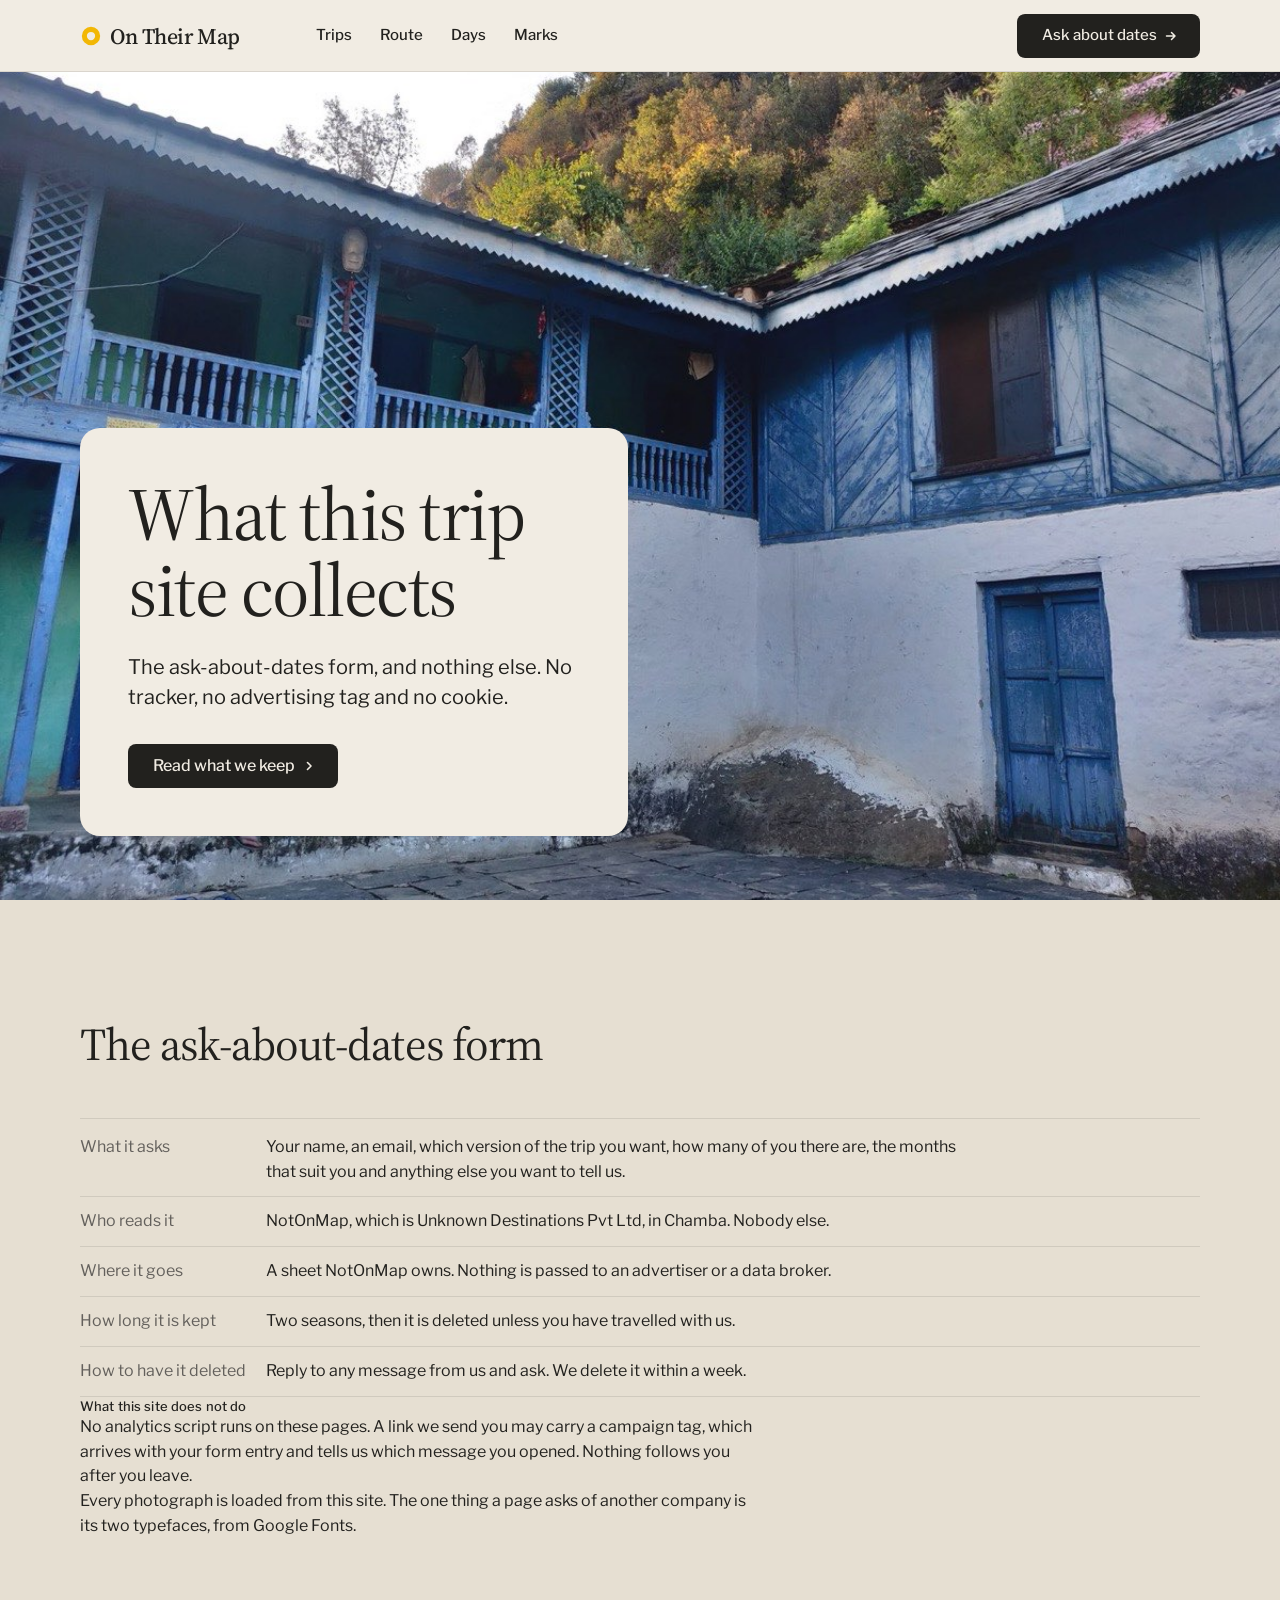
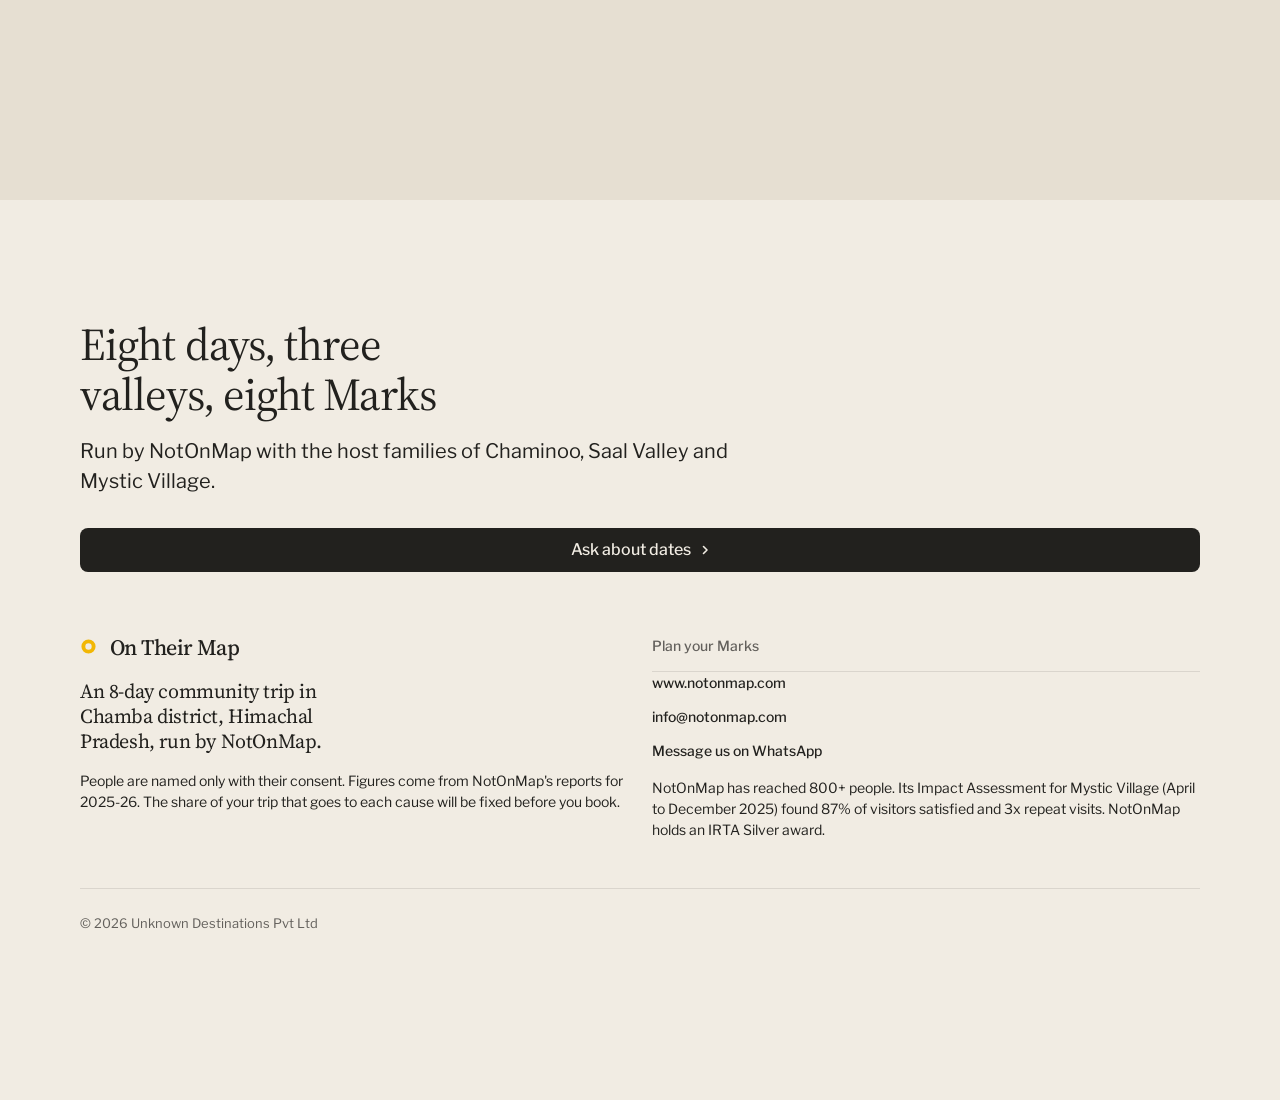
==== commit b8e89731: "Rebuild the site as the On Their Map trip The partner showcase was the wrong product. The brochure O" ====
--- a/privacy.html
+++ b/privacy.html
@@ -1,20 +1,19 @@
 <!doctype html>
-<html lang="en" data-type="place" data-radius="soft" data-buttons="arrow" data-motion>
+<html lang="en" data-type="service" data-radius="soft" data-buttons="arrow" data-motion>
 <head>
 <meta charset="utf-8">
 <meta name="viewport" content="width=device-width, initial-scale=1, viewport-fit=cover">
-<title>Privacy: what the hold-dates form collects</title>
-<meta name="description" content="What the Chamba ke sang hold-dates form collects, who reads it and how long it is kept.">
+<title>Privacy: what the On Their Map form collects</title>
+<meta name="description" content="What the ask-about-dates form collects, who reads it, how long it is kept and how to have it deleted.">
 <meta property="og:type" content="website">
-<meta property="og:title" content="Privacy: what the hold-dates form collects">
-<meta property="og:description" content="What the Chamba ke sang hold-dates form collects, who reads it and how long it is kept.">
+<meta property="og:title" content="Privacy: what the On Their Map form collects">
+<meta property="og:description" content="One form, read by NotOnMap only. No tracker, no advertising tag, no cookie.">
 <meta property="og:image" content="share.jpg">
 <meta name="twitter:card" content="summary_large_image">
 <link rel="icon" href="favicon.svg" type="image/svg+xml">
 <meta name="theme-color" content="#f1ece3">
 <meta name="site-kind" content="other">
-<meta name="page-type" content="place">
-<meta name="page-kind" content="place">
+<meta name="page-type" content="service">
 <link rel="preconnect" href="https://fonts.googleapis.com">
 <link rel="preconnect" href="https://fonts.gstatic.com" crossorigin>
 <link href="https://fonts.googleapis.com/css2?family=Source+Serif+4:opsz,wght@8..60,400..600&family=Libre+Franklin:wght@400..600&display=swap" rel="stylesheet">
@@ -39,19 +38,18 @@
 <link rel="stylesheet" href="page.css">
 </head>
 <body>
-<!-- Written by tools/make-pages.mjs. The deal and the plan: .taste-skill/plan.md -->
 <header class="nav">
   <div class="wrap nav__bar">
     <a class="skip-link" href="#top">Skip to content</a>
-    <a class="nav__logo" href="index.html"><span class="mark" data-mark="ring" aria-hidden="true"></span>Chamba ke sang</a>
+    <a class="nav__logo" href="index.html"><span class="mark" data-mark="ring" aria-hidden="true"></span>On Their Map</a>
     <nav class="nav__links" aria-label="Main">
-      <div class="nav__item"><a class="nav__link" href="index.html#visit">Visit</a></div>
-      <div class="nav__item"><a class="nav__link" href="index.html#offer">Partners</a></div>
-      <div class="nav__item"><a class="nav__link" href="catalogue.html">Stays</a></div>
-      <div class="nav__item"><a class="nav__link" href="journey.html">Journey</a></div>
+      <div class="nav__item"><a class="nav__link" href="index.html#trips">Trips</a></div>
+      <div class="nav__item"><a class="nav__link" href="index.html#days">Route</a></div>
+      <div class="nav__item"><a class="nav__link" href="days.html">Days</a></div>
+      <div class="nav__item"><a class="nav__link" href="index.html#marks">Marks</a></div>
     </nav>
     <div class="nav__actions">
-      <a class="btn btn--primary" href="index.html#hold">Hold dates</a>
+      <a class="btn btn--primary" href="index.html#book">Ask about dates</a>
     </div>
     <button class="nav__toggle" type="button" aria-expanded="false" aria-label="Menu">
       <svg width="18" height="18" viewBox="0 0 18 18" aria-hidden="true"><path d="M2 5h14M2 13h14" stroke="currentColor" stroke-width="1.6" stroke-linecap="round"/></svg>
@@ -60,80 +58,70 @@
 </header>
 
 <main id="top">
-  <section class="hero hero--place" data-enter aria-labelledby="hero-h">
-    <img class="hero__bg" data-phone-fill src="assets/img/photo-f175573156-960.jpg" alt="Chamba town in its valley under monsoon cloud, the Chaugan in the middle" style="--ly-pos: 50% 58%" fetchpriority="high" data-source="stand-in" data-subject="Chamba town">
+  <section class="hero hero--photo" data-enter aria-labelledby="hero-h">
+    <img class="hero__bg" src="assets/img/chaminoo-1200.jpg" srcset="assets/img/chaminoo-600.jpg 600w, assets/img/chaminoo-1200.jpg 1200w" sizes="(max-width: 639px) 220vw, 100vw" width="1200" height="900" alt="A village courtyard house painted blue and green, maize drying in the yard" style="--ly-pos: 50% 60%" fetchpriority="high" data-source="client" data-subject="a village courtyard">
     <div class="wrap"><div class="hero-text">
       <div class="hero__text">
-        <h1 id="hero-h">What this site collects</h1>
-        <p class="hero__lead">The hold-dates form, and nothing else. There is no tracker, no advertising tag and no cookie on this site.</p>
+        <h1 id="hero-h">What this trip site collects</h1>
+        <p class="t-lead">The ask-about-dates form, and nothing else. No tracker, no advertising tag and no cookie.</p>
         <div class="btn-row"><a class="btn btn--primary" href="#form-data">Read what we keep<svg class="m-arrow" viewBox="0 0 12 12" aria-hidden="true"><path class="m-arrow__stem" d="M1 6h8"/><path class="m-arrow__head" d="M4.5 2.5 8 6l-3.5 3.5"/></svg></a></div>
       </div>
     </div></div>
   </section>
 
-  <section class="section" id="form-data" aria-labelledby="form-data-h">
+  <section class="section ground-surface" id="form-data" aria-labelledby="form-data-h">
     <div class="wrap">
-      <div class="section-head"><h2 id="form-data-h">The hold-dates form</h2></div>
-      <ul class="rows">
-        <li><span class="rows__name">What it asks</span><p>Your organisation, a contact name, an email, a phone number if you give one, the kind of partner you are, the months, the group size, the journey and your message.</p></li>
-        <li><span class="rows__name">Who reads it</span><p>NotOnMap, which is Unknown Destinations Pvt Ltd, in Chamba. Nobody else.</p></li>
-        <li><span class="rows__name">Where it goes</span><p>A sheet NotOnMap owns. Nothing is passed to an advertiser or a data broker.</p></li>
-        <li><span class="rows__name">How long it is kept</span><p>Two seasons, then it is deleted unless you have become a partner.</p></li>
-        <li><span class="rows__name">How to have it deleted</span><p>Reply to any message from us and ask. We delete it within a week.</p></li>
-      </ul>
+      <div class="section-head"><h2 id="form-data-h">The ask-about-dates form</h2></div>
+      <dl class="answers">
+        <div><dt>What it asks</dt><dd>Your name, an email, which version of the trip you want, how many of you there are, the months that suit you and anything else you want to tell us.</dd></div>
+        <div><dt>Who reads it</dt><dd>NotOnMap, which is Unknown Destinations Pvt Ltd, in Chamba. Nobody else.</dd></div>
+        <div><dt>Where it goes</dt><dd>A sheet NotOnMap owns. Nothing is passed to an advertiser or a data broker.</dd></div>
+        <div><dt>How long it is kept</dt><dd>Two seasons, then it is deleted unless you have travelled with us.</dd></div>
+        <div><dt>How to have it deleted</dt><dd>Reply to any message from us and ask. We delete it within a week.</dd></div>
+      </dl>
       <div class="merged-block">
         <p class="t-label">What this site does not do</p>
-        <p class="measure">No analytics script runs on these pages. A link we send in an outreach message may carry a campaign tag, which arrives with your form entry and tells us which message you opened. Nothing follows you after you leave.</p>
-        <p class="measure">The photographs on this site are loaded from this site. The one thing a page asks of another company is its two typefaces, from Google Fonts.</p>
+        <p class="measure">No analytics script runs on these pages. A link we send you may carry a campaign tag, which arrives with your form entry and tells us which message you opened. Nothing follows you after you leave.</p>
+        <p class="measure">Every photograph is loaded from this site. The one thing a page asks of another company is its two typefaces, from Google Fonts.</p>
       </div>
     </div>
   </section>
 </main>
 
-<footer class="footer closing footer--visit" id="contact" style="--hm: 2" aria-labelledby="close-h">
+<footer class="footer closing" id="contact" aria-labelledby="close-h">
   <div class="wrap">
     <div class="closing__cta close--type">
       <div class="section-head">
-        <h2 id="close-h">Chamba ke sang, in the company of Chamba</h2>
-        <p>Run by NotOnMap with the host families and village groups of Mystic Village and H2O House.</p>
+        <h2 id="close-h">Eight days, three valleys, eight Marks</h2>
+        <p>Run by NotOnMap with the host families of Chaminoo, Saal Valley and Mystic Village.</p>
       </div>
-      <a class="btn btn--primary" href="index.html#hold">Hold dates<svg class="m-arrow" viewBox="0 0 12 12" aria-hidden="true"><path class="m-arrow__stem" d="M1 6h8"/><path class="m-arrow__head" d="M4.5 2.5 8 6l-3.5 3.5"/></svg></a>
+      <a class="btn btn--primary" href="index.html#book">Ask about dates<svg class="m-arrow" viewBox="0 0 12 12" aria-hidden="true"><path class="m-arrow__stem" d="M1 6h8"/><path class="m-arrow__head" d="M4.5 2.5 8 6l-3.5 3.5"/></svg></a>
     </div>
     <div class="closing__links">
       <div class="grid">
         <div class="span-6 stack-4">
-          <address class="footer__address">Chaminoo, Barour<br>Chamba, Himachal Pradesh</address>
-          <p><a class="link" href="https://www.openstreetmap.org/search?query=Chaminoo+Barour+Chamba">See the area</a> · <a class="link" href="https://www.notonmap.com">notonmap.com</a></p>
+          <a class="nav__logo" href="index.html"><span class="mark" data-mark="ring" aria-hidden="true"></span>On Their Map</a>
+          <p class="footer__lede">An 8-day community trip in Chamba district, Himachal Pradesh, run by NotOnMap.</p>
+          <p class="t-small" data-consent></p>
         </div>
         <div class="span-6 start-7 stack-4">
-          <h3>When the bases are open</h3>
-          <dl class="hours">
-            <dt>River base</dt><dd>All year</dd>
-            <dt>Ridge base</dt><dd>March to November</dd>
-            <dt>December to February</dt><dd>Snow can close the ridge</dd>
-          </dl>
-          <ul class="footer__nav">
-            <li><a href="index.html">Home</a></li>
-            <li><a href="catalogue.html">Stays</a></li>
-            <li><a href="journey.html">Journey</a></li>
-            <li><a href="standard.html">Standard</a></li>
-            <li><a href="visitor-code.html">Visitor code</a></li>
-            <li><a href="record.html">Record</a></li>
-          </ul>
+          <h3>Plan your Marks</h3>
+          <ul class="footer__nav" data-contact></ul>
+          <p class="t-small" data-trust></p>
         </div>
       </div>
       <div class="footer__legal">
-        <span>&copy; 2026 Unknown Destinations Pvt Ltd &nbsp; <a href="privacy.html">Privacy</a></span>
-        <a class="credits" href="credits.html">Photographs via Wikimedia Commons</a>
+        <span>&copy; 2026 Unknown Destinations Pvt Ltd</span>
       </div>
     </div>
   </div>
 </footer>
 
 <nav class="actionbar" aria-label="Quick actions">
-  <a class="btn btn--primary" href="index.html#hold">Hold dates</a>
+  <a class="btn btn--primary" href="index.html#book">Ask about dates</a>
 </nav>
 
+<script type="module" src="js/trip.js"></script>
 <script type="module" src="assets/system.js"></script>
 <script type="module" src="assets/motion/motion.js"></script>
 <script type="module" src="assets/layout/layout.js"></script>
--- a/page.css
+++ b/page.css
@@ -1,53 +1,32 @@
-/* Page CSS: only what the kit lacks and what sits inside a visual.
-   Every value is a system token. No second scale, radius, button or card style. */
+/* Page CSS: only what the kit lacks. Every value is a system token. No second scale, radius,
+   button or card style. */
 
-/* The one display-type moment: the district set large under the visit h2 (sections.md section 4). */
-.type-moment {
-  font: var(--display-weight) clamp(34px, 4.6vw, 68px)/1.08 var(--font-display);
-  letter-spacing: -0.03em;
-  margin: 0 0 var(--s-6);
-}
-.type-moment a { display: block; color: inherit; text-decoration: none; }
+/* The three promises: what the trip counts, said once, across the row. */
+.promises { display: grid; grid-template-columns: repeat(3, minmax(0, 1fr)); gap: var(--s-6); margin: 0 0 var(--s-6); }
+.promises > div { display: grid; gap: var(--s-2); align-content: start; border-top: 1px solid var(--line); padding-top: var(--s-4); }
+.promises dt { font-weight: 500; color: var(--ink); }
+.promises dd { margin: 0; color: var(--ink); font-size: var(--t-small); line-height: 1.6; }
+@media (max-width: 639px) { .promises { grid-template-columns: minmax(0, 1fr); gap: var(--s-5); } }
 
-/* A head row whose side line starts on a column, so every block stands on the page's lines. */
-.head-row { margin-bottom: var(--head-gap); }
-.head-row > p { align-self: end; margin: 0; }
+.trips-label { color: var(--muted); margin: 0 0 var(--s-3); }
 
-/* The catalogue's two groups and two photographs take two screens where the columns narrow. */
-@media (min-width: 640px) and (max-width: 1023px) { #shapes { --h: 2; } }
-/* From 640 to 1279 the columns narrow: each block takes half the row, and from 1024 the section
-   takes two screens, since the stacked rows and the photograph need them. */
-@media (min-width: 1024px) and (max-width: 1279px) { #catalogue, #offer { --h: 2; } }
-@media (min-width: 640px) and (max-width: 1279px) {
-  #catalogue [data-group], #catalogue .pl-photo { grid-column: span 6; }
-}
-@media (max-width: 639px) { #catalogue .pl-photo > img { aspect-ratio: 4 / 3; } }
-
-/* The tablet stacks every split, which makes a full-width picture very tall. Holding the picture to
-   eight columns keeps each section on one tablet screen (layout-v4.md section 2, the tablet table). */
-@media (min-width: 640px) and (max-width: 1023px) {
-  #visit #map-frame, #offer .pl-photo, #hold .pl-photo { grid-column: 1 / span 6; }
-}
-
-/* The chip row that picks a partner type, and the one that picks a base. One component, used twice. */
-/* The chips sit on the grid's columns, so every edge is one the page already uses. */
-.switch { display: grid; grid-template-columns: repeat(4, minmax(0, 1fr)); gap: var(--s-3); margin-bottom: var(--s-6); }
-.switch--tight { grid-template-columns: repeat(2, minmax(0, 1fr)); }
+/* The chips that choose a version of the trip. They sit on the grid's columns. */
+.switch { display: grid; grid-template-columns: repeat(5, minmax(0, 1fr)); gap: var(--s-3); margin-bottom: var(--s-6); }
+@media (max-width: 1023px) { .switch { grid-template-columns: repeat(3, minmax(0, 1fr)); } }
 @media (max-width: 639px) { .switch { grid-template-columns: repeat(2, minmax(0, 1fr)); } }
 .switch a {
   display: flex; align-items: center; justify-content: center; min-height: 48px;
-  padding: var(--s-2) var(--s-4); text-align: center;
+  padding: var(--s-2) var(--s-3); text-align: center;
   border: 1px solid var(--line);
   border-radius: var(--r-sm);
   color: var(--ink); text-decoration: none;
-  font-size: var(--t-body); line-height: 1.4;
+  font-size: var(--t-small); line-height: 1.3;
   transition: background 180ms var(--ease), border-color 180ms var(--ease);
 }
 .switch a:hover { border-color: var(--ink); }
 .switch a[aria-current="true"] { background: var(--ink); border-color: var(--ink); color: var(--bg); }
-.switch--tight { margin-bottom: var(--s-4); }
 
-/* A partner's six answers, as a ruled list on the section's ground. */
+/* Who a version suits, and what it changes. */
 .answers { display: grid; gap: 0; margin: 0; }
 .answers > div {
   display: grid; grid-template-columns: minmax(0, 170px) minmax(0, 1fr);
@@ -55,97 +34,102 @@
   padding-block: var(--s-3);
   border-bottom: 1px solid var(--line);
 }
-.answers > div:first-child { padding-top: 0; }
+.answers > div:first-child { padding-top: 0; border-top: 1px solid var(--line); padding-top: var(--s-4); }
 .answers dt { color: var(--muted); }
-.answers dd { margin: 0; color: var(--ink); max-width: 56ch; }
+.answers dd { margin: 0; color: var(--ink); max-width: 64ch; }
 @media (max-width: 639px) { .answers > div { grid-template-columns: minmax(0, 1fr); } }
 
-/* The drawn map: no service, no key, no tile. It is a diagram of the district, never a street. */
-.map { display: block; width: 100%; background: var(--surface); }
-.map svg { display: block; width: 100%; height: auto; }
-.map .mp-line { fill: none; stroke: var(--line-strong, var(--muted)); stroke-width: 1.5; }
-.map .mp-stitch { fill: none; stroke: var(--ink); stroke-width: 1.6; stroke-dasharray: 6 4; stroke-linecap: round; }
-.map .mp-dot { fill: var(--ink); }
-.map .mp-dot--arrival { fill: none; stroke: var(--ink); stroke-width: 1.5; }
-.map .mp-label { font: 500 13px/1.2 var(--font-text); fill: var(--ink); }
-.map .mp-meta { font: 400 13px/1.2 var(--font-text); fill: var(--muted); }
-.map .mp-base.is-on .mp-dot { fill: var(--ink); }
-.map .mp-base.is-on .mp-ring { fill: none; stroke: var(--accent); stroke-width: 3; }
-.map .mp-ring { fill: none; stroke: none; }
+/* The practical facts beside the days: how you get in, out, and when. */
+.facts { display: grid; gap: 0; margin: 0; }
+.facts > div { display: grid; gap: 2px; padding-block: var(--s-3); border-bottom: 1px solid var(--line); }
+.facts > div:first-child { padding-top: 0; }
+.facts dt { color: var(--muted); font-size: var(--t-small); }
+.facts dd { margin: 0; color: var(--ink); font-size: var(--t-small); line-height: 1.5; }
 
-/* The day list on journey.html: the running stitch joins one day to the next. */
-.days { display: grid; gap: 0; margin: 0; padding: 0; list-style: none; }
-.days > li { position: relative; padding: var(--s-4) 0 var(--s-4) var(--s-6); border-bottom: 1px solid var(--line); }
-.days > li:first-child { padding-top: 0; }
-.days > li::before {
-  content: ""; position: absolute; left: 7px; top: var(--s-4); bottom: calc(-1 * var(--s-4));
+/* The eight days. One running line joins a day to the next, the way a rumal's stitch runs. */
+.days { display: grid; gap: 0; margin: 0; padding: 0; list-style: none; counter-reset: day; }
+.day { position: relative; padding: var(--s-7) 0; border-bottom: 1px solid var(--line); }
+.day:first-child { padding-top: 0; }
+.day::before {
+  content: ""; position: absolute; left: -17px; top: var(--s-7); bottom: calc(-1 * var(--s-7));
   border-left: 1.6px dashed var(--ink);
 }
-.days > li:first-child::before { top: 6px; }
-.days > li:last-child::before { display: none; }
-.days > li::after {
-  content: ""; position: absolute; left: 3px; top: var(--s-4);
+.day:first-child::before { top: 10px; }
+.day:last-child { border-bottom: 0; }
+.day:last-child::before { display: none; }
+.day::after {
+  content: ""; position: absolute; left: -21px; top: var(--s-7);
   width: 9px; height: 9px; border-radius: 999px; background: var(--ink);
 }
-.days > li:first-child::after { top: 6px; }
-.day__head { display: flex; align-items: baseline; justify-content: space-between; gap: var(--s-4); }
-.day__base { color: var(--muted); font-size: var(--t-small); }
-.day__sessions { margin: var(--s-2) 0 0; padding: 0; list-style: none; color: var(--ink); }
-.day__sessions > li { padding-block: 2px; }
-.day__when { color: var(--muted); }
+.day:first-child::after { top: 10px; }
 
-.day__line { margin: var(--s-2) 0 0; color: var(--ink); }
+.day__head { display: grid; gap: var(--s-2); margin-bottom: var(--s-5); max-width: 62ch; }
+.day__n { color: var(--muted); margin: 0; }
+.day__head h3 { font: var(--display-weight) var(--t-h3)/1.2 var(--font-display); letter-spacing: var(--display-tracking); margin: 0; }
+.day__mark { margin: 0; color: var(--ink); }
+.day__mark [lang="hi"] { color: var(--ink); }
 
-/* The hold-dates form carries the nine fields the brief names, so its rows sit one step closer. */
-#hold .form { gap: var(--s-3); }
+.day__body { display: grid; grid-template-columns: repeat(4, minmax(0, 1fr)); gap: var(--s-5); }
+@media (max-width: 1023px) { .day__body { grid-template-columns: repeat(2, minmax(0, 1fr)); } }
+@media (max-width: 639px) { .day__body { grid-template-columns: minmax(0, 1fr); gap: var(--s-4); } }
+.day__col > .t-label { color: var(--muted); margin: 0 0 var(--s-2); }
+.day__col > p { margin: 0 0 var(--s-2); font-size: var(--t-small); line-height: 1.6; }
+.day__list { margin: 0; padding: 0; list-style: none; font-size: var(--t-small); line-height: 1.6; }
+.day__list > li { padding-block: 3px; }
+.day__count { color: var(--ink); }
+.day__count strong { color: var(--ink); font-weight: 500; }
+.day__swaps { margin-top: var(--s-3); color: var(--ink); font-size: var(--t-small); line-height: 1.6; }
+.day__when { color: var(--ink); }
+.day__tonight-label { margin-top: var(--s-4); }
 
-/* The two link lines belong to the heading above them, not to the groups below. */
-#catalogue .section-head + .t-small { margin-bottom: var(--s-7); }
+/* What you leave behind, counted. */
+.counts { display: grid; grid-template-columns: repeat(5, minmax(0, 1fr)); gap: var(--s-4); margin: 0 0 var(--s-6); }
+@media (max-width: 639px) { .counts { grid-template-columns: repeat(2, minmax(0, 1fr)); gap: var(--s-5); } }
+.counts > div { display: grid; gap: var(--s-1); align-content: start; }
+.counts dt { font: var(--display-weight) var(--t-stat)/1 var(--font-display); color: var(--ink); font-variant-numeric: tabular-nums; }
+.counts dd { margin: 0; color: var(--ink); font-size: var(--t-small); line-height: 1.4; min-height: 2.9em; }
 
-/* The catalogue's two groups stand beside each other, so their rows keep one height. */
-#catalogue .rows > li { min-height: 136px; align-content: start; }
+/* A head row whose side block starts on a column, so every block stands on the page's lines. */
+.head-row { margin-bottom: var(--head-gap); }
+.head-row > .facts { align-self: end; }
 
-/* A block merged into the section above as its last element. */
-.merged-block { margin-top: var(--s-9); display: grid; gap: var(--s-4); }
+.footer__nav { display: grid; gap: var(--s-2); margin: 0; padding: 0; list-style: none; }
+.footer__nav a { color: var(--ink); }
 
-/* The planner's controls: the system's fields, laid out in one row beside the h2. */
-.plan-inputs { display: grid; grid-template-columns: repeat(5, minmax(0, 1fr)); gap: var(--s-4); margin: 0; }
-@media (max-width: 1023px) { .plan-inputs { grid-template-columns: repeat(2, minmax(0, 1fr)); } }
-@media (max-width: 639px) { .plan-inputs { grid-template-columns: repeat(2, minmax(0, 1fr)); gap: var(--s-3); } }
-
-/* What a partner copies, shown as it will be pasted. */
-.copy-block {
-  margin: var(--s-3) 0 0; padding: var(--s-5);
-  background: var(--bg); border: 1px solid var(--line);
-  font: 400 var(--t-small)/1.6 var(--font-text);
-  white-space: pre-wrap; overflow-wrap: break-word; color: var(--ink);
+/* Four sections hold a list that grows with the trip: the eight days change with the version you
+   choose, and the rest follow the data. Each keeps its screens as a floor and grows past them
+   rather than lie on the section below. */
+#trips, #itinerary, #marks, #book, footer.closing {
+  height: auto;
+  min-height: calc(var(--h, 1) * 100svh);
+}
+@media (max-width: 639px) {
+  #trips, #itinerary, #marks, #book, footer.closing {
+    height: auto;
+    min-height: calc(var(--hm, var(--h, 1)) * 100lvh);
+  }
 }
 
-/* Two sections hold a list that grows: the planner's days change with the journey the visitor
-   builds, and the catalogue's rows change with the Sheet. Both keep their screens as a floor and
-   grow past them rather than lie on the section below. */
-#planner, #bookable { height: auto; min-height: calc(var(--h, 1) * 100svh); }
-@media (max-width: 639px) {
-  #planner, #bookable { min-height: calc(var(--hm, var(--h, 1)) * 100lvh); }
-}
+/* The itinerary's one wide picture, from line to line above the days. */
+.itinerary__pic { margin: 0 0 var(--s-8); }
 
-/* The footer's word list and the name set wide (footer-visit). */
-.footer__nav { display: flex; flex-wrap: wrap; gap: var(--s-2) var(--s-5); margin: var(--s-4) 0 0; padding: 0; list-style: none; }
-.footer__nav a { color: var(--ink); }
-.closing__links > .close__word {
-  font: var(--display-weight) min(10vw, 136px)/1.16 var(--font-display);
-  letter-spacing: -0.03em; margin: var(--s-7) 0 0; color: var(--ink);
-}
+/* In a half-row the five chips sit two or three to a line. */
+.switch--two { grid-template-columns: repeat(2, minmax(0, 1fr)); margin-top: var(--s-5); }
 
-/* The Local Spend Record's printed slip: a real-looking slip, labelled hypothetical. */
-.slip { background: var(--bg); border: 1px solid var(--line); padding: var(--s-6); max-width: 440px; }
-.slip__label { font: 500 var(--t-label)/1.4 var(--font-text); color: var(--muted); margin: 0 0 var(--s-4); }
-.slip__rows { margin: 0; padding: 0; list-style: none; font-variant-numeric: tabular-nums; }
-.slip__rows > li { display: flex; justify-content: space-between; gap: var(--s-4); padding-block: var(--s-2); border-bottom: 1px solid var(--line); }
-.slip__rows > li:last-child { border-bottom: 0; font-weight: 500; }
+/* On a phone the trips picture stands taller, so the section still leads with a photograph. */
+@media (max-width: 639px) { .trips__pic > img { aspect-ratio: 9 / 10; } }
 
-/* The map's own type: the SVG scales with its frame, so the phone needs a larger user unit to
-   keep every label at 13px or more on screen. */
-@media (max-width: 639px) {
-  .map .mp-label, .map .mp-meta { font-size: 16px; }
-}
+/* On a phone the form and its picture stack, which takes two screens. */
+@media (max-width: 639px) { #book { --hm: 2; } }
+
+/* Stacked on a phone, the booking picture stands taller so the two screens are filled. */
+@media (max-width: 639px) { #book .pl-photo > img { aspect-ratio: 3 / 4; } }
+
+/* What happens after you ask, under the form. */
+.after { margin: var(--s-3) 0 0; padding: 0; list-style: none; color: var(--ink); font-size: var(--t-small); line-height: 1.5;
+  display: grid; grid-template-columns: repeat(3, minmax(0, 1fr)); gap: var(--s-4); }
+.after > li { border-top: 1px solid var(--line); padding-top: var(--s-2); }
+@media (max-width: 639px) { .after { grid-template-columns: minmax(0, 1fr); gap: var(--s-2); } }
+
+/* Nine lines of form and three of what follows: one step closer keeps the section on its screen. */
+#book .form { gap: var(--s-3); }
